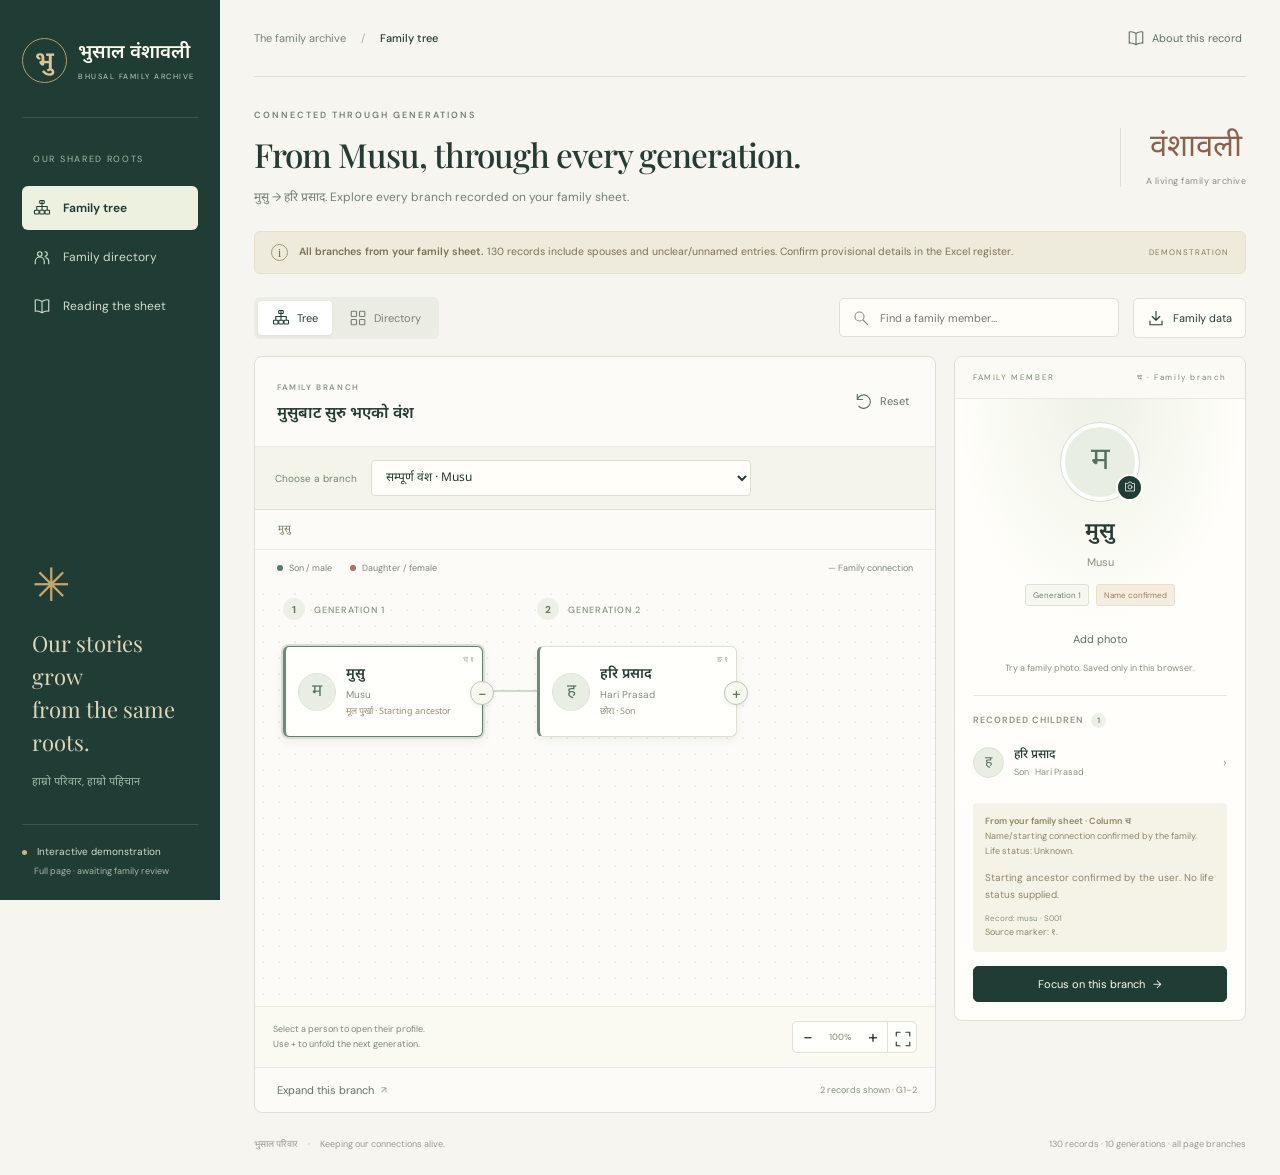
==== index.html @ 8b9f9e86 "Add files via upload" ====
<!doctype html>
<html lang="en">
<head>
  <meta charset="UTF-8"><meta name="viewport" content="width=device-width, initial-scale=1.0">
  <title>Bhusal Family · भुसाल वंशावली</title>
  <meta name="description" content="Explore the full Bhusal family record from Musu through ten generations. All branches on the supplied paper are represented provisionally.">
  <meta name="theme-color" content="#203d35">
  <link rel="stylesheet" href="./styles.css">
</head>
<body>
  <aside class="sidebar">
    <a class="brand" href="#tree" data-view="tree" aria-label="Bhusal family home"><span class="brandmark" aria-hidden="true">भु</span><span>भुसाल वंशावली<small>BHUSAL FAMILY ARCHIVE</small></span></a>
    <div class="sidebar-rule"></div>
    <p class="nav-caption">OUR SHARED ROOTS</p>
    <nav aria-label="Main navigation">
      <button class="nav-item active" data-view="tree"><span data-icon="tree"></span>Family tree</button>
      <button class="nav-item" data-view="directory"><span data-icon="people"></span>Family directory</button>
      <button class="nav-item" data-view="guide"><span data-icon="book"></span>Reading the sheet</button>
    </nav>
    <div class="sidebar-note"><span class="little-flower">✳</span><p>Our stories grow<br>from the same roots.</p><span>हाम्रो परिवार, हाम्रो पहिचान</span></div>
    <div class="sidebar-bottom"><span class="status-dot"></span> Interactive demonstration<small>Full page · awaiting family review</small></div>
  </aside>
  <main>
    <header class="topbar"><div class="breadcrumb">The family archive <span>/</span> <b id="view-label">Family tree</b></div><button class="subtle source-link" data-view="guide"><span data-icon="book"></span> About this record</button></header>
    <section class="page-heading"><div><p class="eyebrow">CONNECTED THROUGH GENERATIONS</p><h1 id="page-title">From Musu, through every generation.</h1><p id="page-description">मुसु → हरि प्रसाद. Explore every branch recorded on your family sheet.</p></div><div class="edition"><span>वंशावली</span><small>A living family archive</small></div></section>
    <div class="notice"><span class="notice-mark">i</span><p><strong>All branches from your family sheet.</strong> 130 records include spouses and unclear/unnamed entries. Confirm provisional details in the Excel register.</p><span class="draft-tag">DEMONSTRATION</span></div>
    <section class="workspace-toolbar"><div class="view-switch" aria-label="View"><button class="selected" data-view="tree"><span data-icon="tree"></span>Tree</button><button data-view="directory"><span data-icon="grid"></span>Directory</button></div><div class="search-area"><span data-icon="search"></span><input id="search" type="search" placeholder="Find a family member…" aria-label="Find a family member" autocomplete="off"><div id="search-results" class="search-results" hidden></div></div><button class="button export" id="export-data"><span data-icon="download"></span><span>Family data</span></button></section>
    <section id="tree-view" class="view-panel">
      <div class="tree-layout">
        <section class="tree-shell" aria-label="Interactive family tree">
          <div class="tree-top"><div><span class="small-label">FAMILY BRANCH</span><h2 id="branch-title">मुसुबाट सुरु भएको वंश</h2></div><button id="reset-tree" class="subtle"><span data-icon="reset"></span>Reset</button></div>
          <div class="branch-picker"><label for="branch-select">Choose a branch</label><select id="branch-select" aria-label="Choose a family branch"></select></div><div id="ancestor-path" class="ancestor-path" aria-label="Ancestry back to Musu"></div><div class="tree-guide"><span><i class="legend-dot male"></i>Son / male</span><span><i class="legend-dot female"></i>Daughter / female</span><span class="connector-legend">— Family connection</span></div>
          <div id="tree-viewport" class="tree-viewport" tabindex="0" aria-label="Family branches. Scroll to explore more generations."><div id="tree-sizer"><div id="tree-canvas"></div></div></div>
          <div class="tree-bottom"><span class="tree-hint">Select a person to open their profile.<br><b>Use + to unfold the next generation.</b></span><div class="zoom-tools"><button id="zoom-out" aria-label="Zoom out">−</button><span id="zoom-value">100%</span><button id="zoom-in" aria-label="Zoom in">+</button><button id="fit-tree" aria-label="Fit tree to view" title="Fit tree to view"><span data-icon="fit"></span></button></div></div>
          <div class="tree-actions"><button id="expand-all" class="subtle">Expand this branch <span aria-hidden="true">↗</span></button><span id="tree-count"></span></div>
        </section>
        <aside id="profile" class="profile-panel" aria-label="Person profile"></aside>
      </div>
    </section>
    <section id="directory-view" class="view-panel" hidden><div class="directory-heading"><div><p class="small-label">ALL FAMILY RECORDS</p><h2>Each person has a place. <small id="directory-count"></small></h2></div><select id="directory-filter" aria-label="Filter family directory"><option value="all">Everyone</option><option value="lineage">Lineage records</option><option value="partners">Spouses</option><option value="deceased">Marked deceased</option><option value="unclear">Needs clarification</option></select></div><div id="directory-grid" class="directory-grid"></div><p id="directory-empty" hidden>No matching names. Try a different spelling.</p></section>
    <section id="guide-view" class="view-panel" hidden>
      <div class="guide-grid"><article class="guide-card"><p class="eyebrow">THE FAMILY RECORD</p><h2>Beginning with मुसु</h2><p>The genealogy begins in the narrow columns on the left: <strong>मुसु → हरि प्रसाद → चक्रपाणी → रामेश्वर → प्रजापति</strong>. The user confirmed Musu and Hari Prasad as the starting link.</p><p>The later branches include Kamalapati and Maheshwar, then Motilal, Ratnakhar, Dhanapati, Dandapani and Khim Prasad. The small early branches, missing-person entries and unnamed daughters are also represented.</p><div class="generation-example"><span>1<small>Musu</small></span><b>→</b><span>2<small>Hari Prasad</small></span><b>…</b><span>7<small>Column A</small></span><b>→</b><span>10<small>Column D</small></span></div><p>Generation numbers follow the paper’s layout. Original column labels च, ङ, घ, ग, ख, क, A, B, C and D remain in the individual records.</p><dl class="reading-key"><div><dt>१, २, ३</dt><dd>Appear to number males within a sibling group.</dd></div><div><dt>i, ii, iii</dt><dd>Appear to number females within a sibling group. Daughters and their recorded children remain connected.</dd></div><div><dt>+</dt><dd>Connects spouses. Multiple spouse entries are kept separate.</dd></div><div><dt>स्व.</dt><dd>Prefix for a person marked Deceased. Other people remain Unknown until the family supplies their status.</dd></div><div><dt>पिता / विवाह</dt><dd>पिता in a spouse’s note is not automatically the lineage person’s father. विवाह introduces marriage details.</dd></div></dl><p class="fine-print">The markers do not establish combined sibling birth order. A blank descendant cell does not prove someone has no children. Dashed lines indicate an entry needing clarification.</p></article>
      <article class="guide-card guide-secondary"><span class="little-flower">✳</span><h2>Every branch, with room to correct.</h2><p>This revision contains <strong>130 records</strong>: 79 family-side entries and 51 spouses, including unnamed or unclear placeholders. It covers all visible branches on <strong>Bashawoli.jpg</strong>.</p><h3>What still needs review</h3><p>Several tiny names in the top rows are unreadable. Their places are preserved with clear labels. The two Vasudev entries and people with repeated names have different IDs. Repeated ancestor blocks are represented once.</p><p>Umapati in the Dhanapati branch has two spouse entries. His children’s mother links remain blank until the family confirms them.</p><h3>Living and deceased members</h3><p>Only Balakrishna in the Prajapati branch is prefilled as deceased because the paper says भारतमा निधन. A missing person is not assumed deceased. The other Balakrishna is a separate person.</p><h3>Your editable Excel register</h3><p>Edit names, status, parent IDs and notes in <strong>People</strong>. Update marriages in <strong>Couples</strong>. The workbook also includes the source transcription and original photograph. Permanent IDs keep the website and workbook connected.</p><p class="fine-print">Return the revised workbook when you want a new website release. This static website does not automatically read changes from Excel.</p><h3>Family photographs</h3><p>“Add photo” previews a picture in this browser. For photos visible to everyone, upload them to the photos folder and set each person’s photo path as described in the upload guide.</p></article></div>
    </section>
    <footer><span>भुसाल परिवार <span class="footer-dot">·</span> Keeping our connections alive.</span><span id="archive-stats"></span></footer>
  </main>
  <div id="mobile-profile-backdrop" class="profile-backdrop" hidden></div><div id="toast" role="status" class="toast" hidden></div><input id="photo-input" type="file" accept="image/jpeg,image/png,image/webp" hidden>
  <script src="./data.js"></script><script src="./app.js"></script>
</body></html>
---- styles.css ----
@import url('https://fonts.googleapis.com/css2?family=DM+Sans:wght@400;450;500;550;600;650;700&family=Noto+Sans+Devanagari:wght@400;500;600;650;700&family=Playfair+Display:wght@400;500;600&display=swap');
:root{--green:#203d35;--green-light:#e8eee8;--ink:#253b34;--muted:#738079;--paper:#f6f5ef;--border:#dedfd6;--maroon:#964e4f;--rose:#f4e9e4;--gold:#c7a76d}*{box-sizing:border-box}body{margin:0;background:var(--paper);color:var(--ink);font-family:'DM Sans','Noto Sans Devanagari',sans-serif;font-size:14px}button,input,select{font:inherit}button,a,input,select{-webkit-tap-highlight-color:transparent}button,a{touch-action:manipulation}button{cursor:pointer}button{color:inherit}button:focus-visible,a:focus-visible,input:focus-visible,select:focus-visible,[tabindex]:focus-visible{outline:3px solid #b78b43;outline-offset:4px}button svg,span[data-icon] svg{width:18px;height:18px;vertical-align:middle;flex-shrink:0}button{border:0;background:none}a{color:inherit}p{line-height:1.7}h1,h2,h3,p{margin-top:0}[hidden]{display:none!important}.sidebar{position:fixed;width:220px;top:0;left:0;bottom:0;background:var(--green);color:#fff8ec;padding:38px 22px 23px;display:flex;flex-direction:column;z-index:20}.brand{text-decoration:none;display:flex;align-items:center;gap:11px;font-family:'Noto Sans Devanagari',sans-serif;font-size:19px;font-weight:600}.brandmark{border:1px solid #b49d6c;border-radius:50%;width:45px;height:45px;display:grid;place-items:center;font-size:25px;color:#dcc695;flex-shrink:0;padding-top:4px}.brand small{display:block;font-family:'DM Sans',sans-serif;font-size:7.5px;letter-spacing:1.5px;font-weight:400;margin-top:6px;color:#c7cfbe}.sidebar-rule{height:1px;background:#ffffff20;margin:34px 0}.nav-caption{font-size:9px;letter-spacing:1.7px;color:#aab8aa;margin:0 11px 14px}.nav-item{display:flex;gap:12px;align-items:center;text-align:left;width:100%;color:#d2dccf;border-radius:6px;padding:13px 11px;margin:5px 0;font-size:12px}.nav-item.active{background:#edf1df;color:var(--green);font-weight:650}.nav-item:hover{background:#ffffff15}.nav-item.active:hover{background:#edf1df}.sidebar-note{margin-top:auto;padding:40px 10px 35px;color:#dfd6ba}.little-flower{font-size:46px;font-weight:400;color:var(--gold)}.sidebar-note p{font-family:'Playfair Display',Georgia,serif;font-size:22px;line-height:1.5;margin:12px 0}.sidebar-note>span:last-child{font-size:11px;color:#a5b7aa}.sidebar-bottom{border-top:1px solid #ffffff20;padding-top:20px;font-size:10px;color:#d2dccf}.sidebar-bottom small{display:block;color:#a5b7aa;margin:7px 0 0 12px;font-size:9px}.status-dot{display:inline-block;width:5px;height:5px;border-radius:50%;background:#cdb37c;margin-right:7px}main{margin-left:220px;padding:0 34px;max-width:1900px}.topbar{height:77px;border-bottom:1px solid var(--border);display:flex;align-items:center;justify-content:space-between;font-size:11px}.breadcrumb{color:var(--muted)}.breadcrumb span{margin:0 12px;color:#acb2a9}.breadcrumb b{font-weight:500;color:var(--ink)}.subtle{display:inline-flex;gap:7px;align-items:center;padding:7px 4px;color:#5f7166;font-size:11px}.subtle:hover{color:var(--green);text-decoration:underline}.page-heading{display:flex;justify-content:space-between;gap:20px;align-items:center;margin:31px 0 23px}.eyebrow{font-size:9px;letter-spacing:2px;font-weight:600;color:#778173;margin-bottom:12px}h1{font-family:'Playfair Display',Georgia,serif;font-size:clamp(27px,2.6vw,40px);line-height:1.2;letter-spacing:-1px;font-weight:500;margin-bottom:12px}.page-heading p:last-child{color:#718074;font-size:12px;margin-bottom:0}.edition{border-left:1px solid var(--border);padding-left:25px;flex-shrink:0;text-align:center}.edition>span{font-size:31px;font-family:'Noto Sans Devanagari',sans-serif;color:#8a614d}.edition small{display:block;color:#8b897d;font-size:9px;letter-spacing:.5px;margin-top:6px}.notice{display:flex;align-items:center;gap:11px;padding:12px 16px;background:#eeeadc;border:1px solid #e7e0cc;border-radius:6px;color:#7e7050}.notice p{font-size:10.5px;margin:0;line-height:1.6}.notice strong{font-weight:600}.notice-mark{font-family:Georgia,serif;font-size:13px;width:17px;height:17px;border:1px solid #ab9770;border-radius:50%;display:grid;place-items:center;flex-shrink:0}.draft-tag{font-size:8px;letter-spacing:1px;margin-left:auto;white-space:nowrap;color:#8b7758}.workspace-toolbar{display:flex;align-items:center;gap:14px;margin:23px 0 17px}.view-switch{display:flex;background:#ebece4;padding:4px;border-radius:6px;gap:3px}.view-switch button{display:flex;align-items:center;gap:7px;padding:8px 14px;font-size:11px;color:#748073;border-radius:4px}.view-switch button.selected{background:white;box-shadow:0 1px 3px #23372812;color:var(--green)}.view-switch svg{width:15px}.search-area{margin-left:auto;position:relative;display:flex;align-items:center;gap:8px;background:#fffdf7;border:1px solid var(--border);border-radius:5px;padding:0 12px;width:280px;height:39px}.search-area>span{color:#899287}.search-area input{border:0;outline:none;background:none;width:100%;min-width:0;font-size:11px;color:var(--ink);height:100%}.search-area:focus-within{outline:2px solid #8f9e8a}.search-results{position:absolute;top:46px;left:0;right:0;background:white;box-shadow:0 10px 30px #1b322b22;border:1px solid var(--border);z-index:30;border-radius:6px;padding:6px;max-height:340px;overflow-y:auto}.search-results button{display:flex;text-align:left;gap:10px;align-items:center;width:100%;padding:9px;border-radius:4px}.search-results button:hover{background:var(--paper)}.search-results b{display:block;font-family:'Noto Sans Devanagari',sans-serif;font-size:13px;font-weight:500}.search-results small{font-size:10px;color:var(--muted)}.search-results p{font-size:12px;margin:8px}.button{display:inline-flex;align-items:center;justify-content:center;gap:8px;border:1px solid var(--border);border-radius:5px;padding:10px 13px;font-size:11px;background:#fffdf7;text-decoration:none}.button:hover{border-color:#9aa99b;background:#eff2e9}.button.primary{color:#fffaf0;background:var(--green);border-color:var(--green)}.button.primary:hover{background:#2f5447}.button svg{width:15px}.tree-layout{display:grid;grid-template-columns:minmax(0,1fr) 292px;gap:18px;align-items:start}.tree-shell{border:1px solid var(--border);border-radius:8px;overflow:hidden;background:#fcfbf7}.tree-top{display:flex;align-items:center;justify-content:space-between;padding:19px 22px;border-bottom:1px solid #e8e9df}.small-label{font-size:8px;letter-spacing:1.6px;font-weight:600;color:#8c9687}.tree-top h2{font-family:'Noto Sans Devanagari',sans-serif;font-size:16px;font-weight:600;margin:8px 0 0;line-height:1.3}.tree-top h2 small{font-family:'DM Sans',sans-serif;display:inline-block;font-size:10px;font-weight:400;color:#8c9687;margin-left:9px}.tree-guide{display:flex;flex-wrap:wrap;gap:18px;padding:12px 22px;font-size:9px;color:#7d897c}.legend-dot{display:inline-block;width:6px;height:6px;border-radius:50%;margin-right:6px}.male{background:#50796b}.female{background:#b06e66}.connector-legend{margin-left:auto}.tree-viewport{height:477px;overflow:auto;overscroll-behavior:contain;background-image:radial-gradient(#cbd1c155 .8px,transparent .8px);background-size:16px 16px;scrollbar-width:thin;scrollbar-color:#c5cebf transparent;position:relative}.tree-sizer{position:relative}#tree-canvas{position:relative;transform-origin:0 0;transition:height .2s}.tree-edges{position:absolute;inset:0;overflow:visible;pointer-events:none}.tree-edges path{fill:none;stroke:#c4cbbd;stroke-width:1.4}.generation-title{position:absolute;top:12px;font-size:9px;letter-spacing:1px;color:#84907d;font-weight:500}.generation-title b{display:inline-grid;place-items:center;background:#edf0e5;width:22px;height:22px;border-radius:50%;font-size:10px;margin-right:6px;color:#66775e}.person-node{width:200px;height:91px;position:absolute;background:#fffffc;border:1px solid #dce0d4;border-radius:6px;box-shadow:0 3px 8px #293a2310;padding:0;transition:border-color .15s,box-shadow .15s}.person-node.selected{border-color:#667f68;box-shadow:0 0 0 2px #d6dfcf,0 4px 12px #23372813}.person-node.female-node{border-left:3px solid #bd8479}.person-node.male-node{border-left:3px solid #6f8977}.person-select{width:100%;height:100%;text-align:left;padding:12px;display:flex;align-items:center;gap:10px;border-radius:6px}.person-select:hover{background:#f6f7ef}.avatar{display:inline-flex;width:38px;height:38px;align-items:center;justify-content:center;background:#e9eee3;color:#54715d;border-radius:50%;font-family:'Noto Sans Devanagari',sans-serif;flex-shrink:0;font-size:17px;overflow:hidden;border:1px solid #dce3d3}.avatar.female-avatar{background:#f3e8df;color:#9a6a5d;border-color:#eadacb}.avatar img{width:100%;height:100%;object-fit:cover}.avatar.small{width:31px;height:31px;font-size:14px}.node-copy{min-width:0}.node-name{font-family:'Noto Sans Devanagari',sans-serif;font-weight:600;font-size:14px;display:block;white-space:nowrap;overflow:hidden;text-overflow:ellipsis;margin-bottom:4px}.node-english{font-size:10px;display:block;color:#819078;margin-bottom:5px}.node-partner{font-family:'Noto Sans Devanagari',sans-serif;font-size:9px;display:block;color:#958a76;white-space:nowrap;overflow:hidden;text-overflow:ellipsis;max-width:126px}.node-marker{position:absolute;right:8px;top:7px;font-size:8px;color:#a2aa99}.toggle-branch{position:absolute;right:-12px;top:34px;background:#f7f9f0;border:1px solid #bac8ae;border-radius:50%;height:24px;width:24px;display:flex;align-items:center;justify-content:center;font-size:16px;color:#547347;box-shadow:0 2px 4px #24342810;z-index:1}.toggle-branch:hover{background:var(--green);color:white}.tree-bottom{display:flex;justify-content:space-between;align-items:center;gap:10px;padding:14px 18px;border-top:1px solid #e8e9df;background:#faf9f2}.tree-hint{font-size:9px;color:#7d897c;line-height:1.7}.tree-hint b{font-weight:400}.zoom-tools{display:flex;align-items:center;background:#fffffb;border:1px solid var(--border);border-radius:5px}.zoom-tools button{width:29px;height:30px;font-size:18px}.zoom-tools button:hover{background:#e8ede1}.zoom-tools span#zoom-value{font-size:9px;color:#7e8976;min-width:36px;text-align:center}.zoom-tools button:last-child{border-left:1px solid var(--border)}.zoom-tools svg{width:14px}.tree-actions{border-top:1px solid #e8e9df;padding:8px 18px;display:flex;align-items:center;justify-content:space-between}.tree-actions span{font-size:9px;color:#87907e}.profile-panel{border:1px solid var(--border);border-radius:8px;background:#fffefa;overflow:hidden;min-width:0}.profile-cap{display:flex;justify-content:space-between;align-items:center;padding:15px 18px;border-bottom:1px solid #e8e9df;background:#fbfaf4}.profile-cap span{font-size:8px;letter-spacing:1.6px;color:#7d8d75}.profile-cap button{font-size:11px}.profile-hero{text-align:center;padding:24px 16px 18px;position:relative;background:radial-gradient(ellipse at top,#eef1e5,transparent 70%)}.profile-avatar{margin:auto;position:relative;width:78px}.profile-avatar .avatar{width:78px;height:78px;font-size:31px;border:4px solid white;box-shadow:0 0 0 1px #d8decc}.photo-edit{position:absolute;right:-4px;bottom:0;display:grid;place-items:center;width:27px;height:27px;border-radius:50%;background:var(--green);color:white;border:2px solid #fffdf7}.photo-edit svg{width:12px}.profile-hero h2{font-family:'Noto Sans Devanagari',sans-serif;font-size:22px;font-weight:600;margin:14px 0 3px}.profile-hero p{font-size:11px;color:#86917d;margin-bottom:12px}.profile-badges{display:flex;justify-content:center;gap:7px}.badge{font-size:8px;padding:5px 7px;border:1px solid #dce2d2;border-radius:3px;color:#718064;background:#f6f8f0}.badge.draft{background:#f6ede1;color:#9b7b55;border-color:#ecdfca}.profile-body{padding:0 18px 18px}.profile-photo-actions{display:flex;justify-content:center;gap:8px;margin:1px 0 8px}.photo-note{font-size:9px!important;text-align:center;color:#87927d;line-height:1.6!important;margin-bottom:20px}.profile-section{border-top:1px solid #e8e9df;padding-top:17px;margin-top:17px}.profile-section h3{display:flex;align-items:center;gap:7px;font-size:9px;font-weight:600;letter-spacing:1px;text-transform:uppercase;color:#8c957f;margin-bottom:12px}.profile-section h3 b{display:inline-grid;place-items:center;background:#eef0e6;color:#7f9072;font-size:8px;width:15px;height:15px;border-radius:50%}.relative-button{display:flex;align-items:center;text-align:left;gap:10px;width:100%;padding:7px 0}.relative-button .relative-text{min-width:0;flex:1}.relative-button strong{font-family:'Noto Sans Devanagari',sans-serif;display:block;font-size:12px;font-weight:500}.relative-button small{display:block;font-size:9px;color:#89947f;margin-top:3px}.relative-button>span:last-child{color:#9aa48f;font-size:13px}.relative-button:hover strong{text-decoration:underline}.profile-empty{font-size:10px;color:#8c9582;line-height:1.65;margin:0}.profile-source{padding:11px 12px;background:#f5f3e8;border-radius:4px;font-size:9px;color:#8f8466;margin-top:18px;line-height:1.7}.profile-source strong{display:block;font-weight:600}.profile-explore{width:100%;margin-top:14px}.profile-close{display:none}.directory-heading{display:flex;justify-content:space-between;align-items:center;padding:18px 0}.directory-heading h2{font-family:'Playfair Display',Georgia,serif;font-weight:500;font-size:26px;margin-bottom:0}.directory-heading select{border:1px solid var(--border);border-radius:5px;padding:10px;background:#fffdf7;color:var(--ink);font-size:12px}.directory-grid{display:grid;grid-template-columns:repeat(4,minmax(0,1fr));gap:14px}.directory-card{display:flex;align-items:flex-start;gap:13px;text-align:left;background:#fffefa;border:1px solid var(--border);border-radius:6px;padding:20px 15px;min-height:112px}.directory-card:hover{border-color:#8ca180;box-shadow:0 4px 12px #203d3510}.directory-card strong{display:block;font-family:'Noto Sans Devanagari',sans-serif;font-size:15px;font-weight:600;line-height:1.6}.directory-card small{display:block;font-size:10px;color:#89947e;margin-top:4px}.directory-card em{display:block;font-style:normal;font-size:8px;color:#a39778;margin-top:8px}.guide-grid{display:grid;grid-template-columns:1.25fr 1fr;gap:20px}.guide-card{border:1px solid var(--border);background:#fffefa;padding:30px;border-radius:8px}.guide-card h2{font-family:'Playfair Display','Noto Sans Devanagari',serif;font-size:26px;font-weight:500;line-height:1.5}.guide-card p{font-size:12px;color:#7a8574}.guide-card h3{font-size:13px;margin:24px 0 8px;font-weight:600}.generation-example{display:flex;gap:12px;align-items:center;padding:24px 0}.generation-example>span{font-family:'Playfair Display',Georgia,serif;font-size:24px;color:#52734f;flex:1;text-align:center}.generation-example small{font-family:'DM Sans',sans-serif;display:block;font-size:8px;margin-top:6px;color:#8a937e}.generation-example b{color:#b9c4ac}.reading-key{margin:24px 0 18px}.reading-key>div{display:flex;border-bottom:1px solid #e7e9dd;padding:15px 0;gap:20px}.reading-key dt{font-family:'Noto Sans Devanagari',sans-serif;font-size:16px;min-width:100px;color:#69805d}.reading-key dd{font-size:12px;color:#7b8672;line-height:1.7;margin:0}.fine-print{font-size:10px!important;color:#939681!important}.guide-secondary{background:#f1f1e6}.guide-card hr{border:0;border-top:1px solid #dce0d0;margin:24px 0}.guide-secondary .little-flower{display:block;margin-bottom:15px}.guide-secondary .button{margin-top:10px}footer{display:flex;justify-content:space-between;gap:15px;color:#989e8b;font-size:9px;padding:25px 0 24px}.footer-dot{padding:0 8px}.toast{position:fixed;bottom:24px;left:50%;transform:translateX(-50%);background:#203d35;color:#fff9ee;border-radius:6px;padding:13px 20px;z-index:100;max-width:90vw;box-shadow:0 8px 25px #203d3525;font-size:12px}.profile-backdrop{position:fixed;inset:0;background:#203d3560;z-index:40}.mobile-profile-open{overflow:hidden}
@media(min-width:1600px){.tree-viewport{height:520px}.tree-layout{grid-template-columns:minmax(0,1fr) 320px}.sidebar{width:240px}main{margin-left:240px;padding:0 46px}.page-heading{margin-top:40px}}
@media(max-width:1250px){.sidebar{width:190px;padding:30px 15px}.brand{font-size:16px;gap:8px}.brandmark{width:39px;height:39px;font-size:23px}.brand small{font-size:6.5px;letter-spacing:1px}main{margin-left:190px;padding:0 24px}.tree-layout{grid-template-columns:minmax(0,1fr) 256px;gap:12px}.tree-top{padding:16px}.tree-top h2 small{display:block;margin:5px 0 0}.tree-guide{padding:12px 16px;gap:12px}.connector-legend{display:none}.edition{display:none}.directory-grid{grid-template-columns:repeat(3,minmax(0,1fr))}.draft-tag{display:none}.profile-body{padding:0 15px 15px}.search-area{width:250px}.tree-hint{font-size:8px}.tree-bottom{padding:12px}}
@media(max-width:1050px){.sidebar{width:180px}.brand{font-size:15px}main{margin-left:180px;padding:0 22px}.tree-layout{display:block}.profile-panel{display:none}.profile-panel.open{display:block;position:fixed;right:0;top:0;bottom:0;width:340px;max-width:94vw;overflow:auto;z-index:50;border-radius:0}.profile-close{display:block;font-size:19px!important;padding:3px 7px}.profile-hero{padding-top:30px}.guide-grid{grid-template-columns:1fr}.tree-viewport{height:470px}.source-link{font-size:10px}.export{padding:10px}.search-area{width:240px}.tree-hint{font-size:9px}.directory-grid{grid-template-columns:repeat(3,minmax(0,1fr))}.view-switch button{padding:8px 10px}}
@media(max-width:760px){.sidebar{position:static;width:auto;padding:16px 20px;display:flex;flex-direction:row;align-items:center;justify-content:space-between;gap:15px}.brandmark{width:35px;height:35px;font-size:21px}.brand{font-size:17px}.brand small{font-size:6.5px;letter-spacing:1px;margin-top:3px}.sidebar-rule,.nav-caption,.sidebar-note,.sidebar-bottom{display:none}.sidebar nav{display:flex;gap:3px}.nav-item{width:36px;height:36px;padding:9px;font-size:0;gap:0;margin:0}.nav-item svg{width:18px}.nav-item.active{background:#ffffff20;color:#fff8ec}main{margin:0;padding:0 17px}.topbar{height:49px;font-size:9px}.source-link{font-size:0;gap:0}.source-link svg{width:16px}.page-heading{margin:24px 0 18px}.eyebrow{font-size:8px;letter-spacing:1.5px}h1{font-size:29px;letter-spacing:-.6px;max-width:320px}.page-heading p:last-child{font-size:11px;max-width:310px}.notice{padding:10px;gap:8px;align-items:flex-start}.notice p{font-size:9px}.notice-mark{margin-top:2px;font-size:10px;width:14px;height:14px}.workspace-toolbar{flex-wrap:wrap;gap:10px;margin:18px 0 14px}.view-switch button{font-size:10px;padding:7px 11px}.search-area{width:auto;flex:1;min-width:150px;margin:0;height:36px}.export{display:none}.tree-viewport{height:450px}.tree-top h2 small{display:inline-block;margin-left:7px}.tree-top{padding:15px 14px}.tree-top h2{font-size:15px}.tree-guide{font-size:8px;padding:12px 14px}.tree-bottom{padding:12px 14px}.tree-actions{padding:8px 14px}.tree-actions .subtle{font-size:10px}.tree-actions span{font-size:8px}.directory-grid{grid-template-columns:repeat(2,minmax(0,1fr));gap:9px}.directory-card{padding:14px 10px;gap:8px}.directory-card .avatar{width:30px;height:30px;font-size:15px}.directory-card strong{font-size:12px}.directory-card small{font-size:9px}.directory-card em{font-size:7px}.directory-heading{gap:15px;align-items:flex-end;padding:12px 0 20px}.directory-heading h2{font-size:22px}.directory-heading select{font-size:10px;padding:8px;max-width:130px}.guide-card{padding:22px}.guide-card h2{font-size:23px}.reading-key>div{gap:12px}.reading-key dt{min-width:88px;font-size:14px}.reading-key dd{font-size:11px}footer{font-size:8px;line-height:1.6}footer>span:last-child{max-width:110px;text-align:right}.tree-top .subtle{font-size:10px}.profile-panel.open{width:330px}.tree-hint{font-size:8px}}
@media(prefers-reduced-motion:reduce){*{scroll-behavior:auto!important;transition:none!important}}

/* Full-family branch navigation */
.branch-picker{display:flex;align-items:center;gap:14px;padding:13px 20px;background:#f4f4eb;border-bottom:1px solid var(--border)}.branch-picker label{font-size:10px;color:#76836e}.branch-picker select{min-width:0;flex:1;max-width:380px;padding:8px 10px;border:1px solid #d8dfcf;border-radius:4px;background:#fffef8;color:var(--ink);font-family:'Noto Sans Devanagari','DM Sans',sans-serif;font-size:12px}.ancestor-path{display:flex;align-items:center;flex-wrap:wrap;gap:4px;padding:10px 18px;border-bottom:1px solid #e9ecdf;font-size:10px;color:#9b9f8d}.ancestor-path button{padding:3px 5px;color:#6f8064;font-family:'Noto Sans Devanagari',sans-serif;font-size:10px}.ancestor-path button:hover{text-decoration:underline}.tree-edges path.provisional-edge{stroke-dasharray:4 4;stroke:#bfa277}.profile-badges{flex-wrap:wrap}.profile-hero h2{line-height:1.6;overflow-wrap:anywhere}.profile-record-note{font-size:10px;line-height:1.7;margin:9px 0}.record-id{display:block;font-size:8px;color:#89927b;overflow-wrap:anywhere;margin-top:8px}.deceased{background:#eee5ed;color:#74516c}.directory-heading h2 small{font-family:'DM Sans',sans-serif;font-size:10px;color:#8d967d;font-weight:400;display:block;margin-top:7px}.directory-card strong{overflow-wrap:anywhere}.node-english{overflow:hidden;text-overflow:ellipsis;white-space:nowrap;max-width:132px}.node-name{max-width:132px}.node-marker{max-width:35px;white-space:nowrap;overflow:hidden}.tree-top h2{line-height:1.6}.tree-viewport{height:420px}@media(max-width:760px){.branch-picker{padding:11px 14px;gap:8px}.branch-picker label{font-size:9px}.branch-picker select{font-size:10px;padding:8px 5px}.ancestor-path{padding:8px 11px}.tree-viewport{height:390px}.page-heading h1{font-size:28px}}
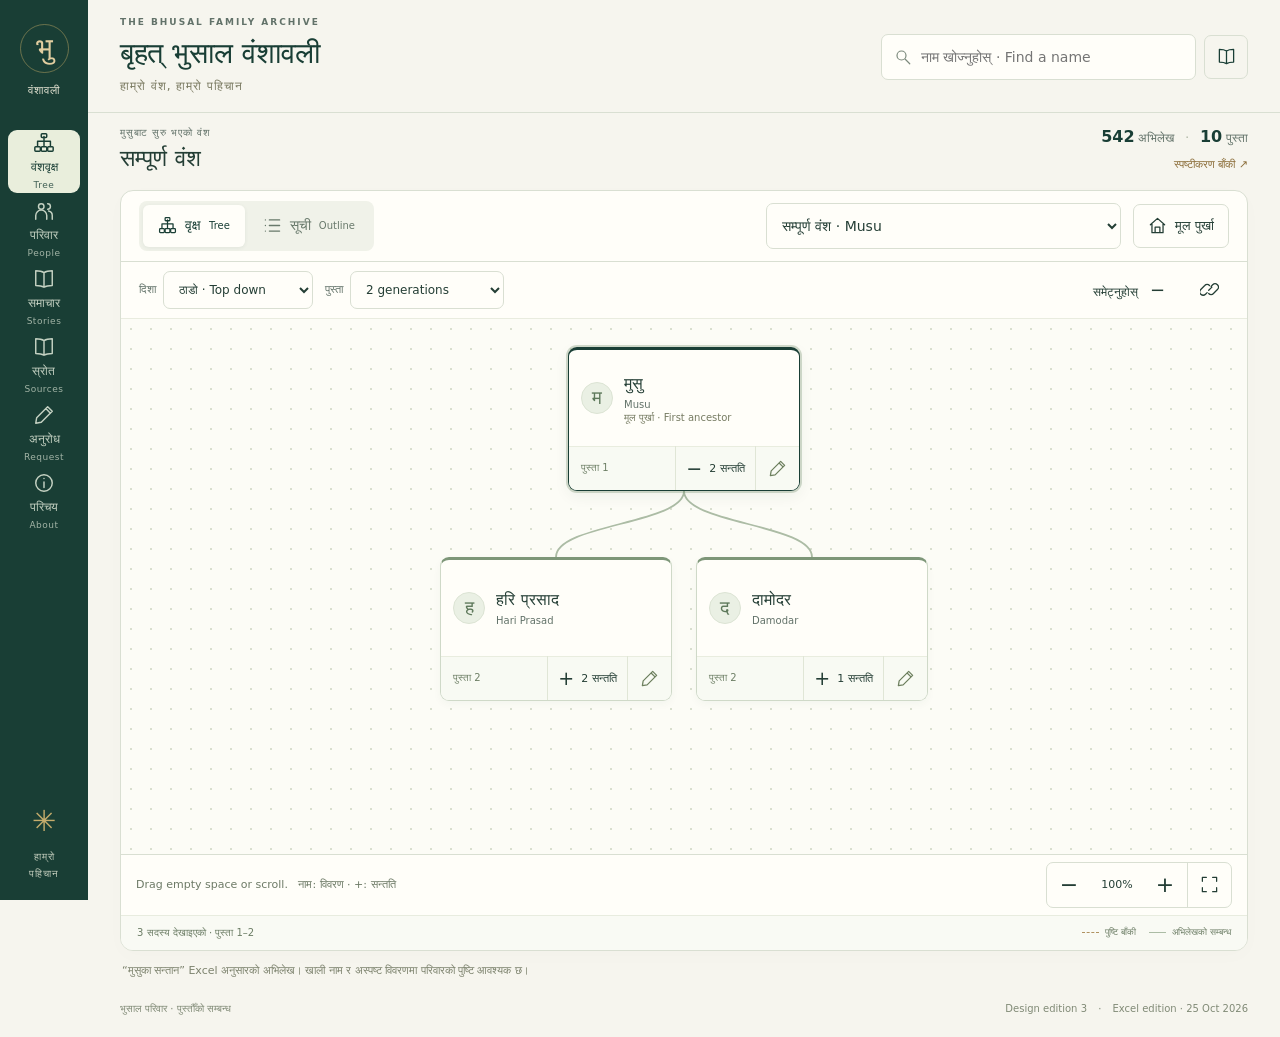
==== commit bed5b857: "Add files via upload" ====
--- a/index.html
+++ b/index.html
@@ -1,49 +1,101 @@
 <!doctype html>
-<html lang="en">
+<html lang="ne">
 <head>
-  <meta charset="UTF-8"><meta name="viewport" content="width=device-width, initial-scale=1.0">
-  <title>Bhusal Family · भुसाल वंशावली</title>
-  <meta name="description" content="Explore the full Bhusal family record from Musu through ten generations. All branches on the supplied paper are represented provisionally.">
-  <meta name="theme-color" content="#203d35">
-  <link rel="stylesheet" href="./styles.css">
+  <meta charset="utf-8">
+  <meta name="viewport" content="width=device-width, initial-scale=1">
+  <meta name="theme-color" content="#193e35">
+  <meta name="description" content="बृहत् भुसाल वंशावली — मुसुबाट सुरु भएको परिवारको अभिलेख। Explore every recorded branch, generation and family connection.">
+  <title>बृहत् भुसाल वंशावली · Bhusal Family</title>
+  <link rel="icon" href="data:image/svg+xml,%3Csvg xmlns='http://www.w3.org/2000/svg' viewBox='0 0 64 64'%3E%3Crect width='64' height='64' rx='15' fill='%23193e35'/%3E%3Ctext x='32' y='45' text-anchor='middle' font-size='40' fill='%23e6d9a7'%3Eभु%3C/text%3E%3C/svg%3E">
+  <link rel="stylesheet" href="./styles.css?v=3">
 </head>
 <body>
-  <aside class="sidebar">
-    <a class="brand" href="#tree" data-view="tree" aria-label="Bhusal family home"><span class="brandmark" aria-hidden="true">भु</span><span>भुसाल वंशावली<small>BHUSAL FAMILY ARCHIVE</small></span></a>
-    <div class="sidebar-rule"></div>
-    <p class="nav-caption">OUR SHARED ROOTS</p>
-    <nav aria-label="Main navigation">
-      <button class="nav-item active" data-view="tree"><span data-icon="tree"></span>Family tree</button>
-      <button class="nav-item" data-view="directory"><span data-icon="people"></span>Family directory</button>
-      <button class="nav-item" data-view="guide"><span data-icon="book"></span>Reading the sheet</button>
+  <a class="skip-link" href="#main">Skip to family content</a>
+  <aside class="rail" aria-label="Main navigation">
+    <button class="brand-mark" data-home title="मुसुबाट सुरु गर्नुहोस् · Return to Musu" aria-label="Return to Musu">भु<span>वंशावली</span></button>
+    <nav>
+      <button class="rail-link active" data-view="tree" aria-current="page"><span data-icon="tree"></span><span>वंशवृक्ष<small>Tree</small></span></button>
+      <button class="rail-link" data-view="people"><span data-icon="people"></span><span>परिवार<small>People</small></span></button>
+      <button class="rail-link" data-view="news"><span data-icon="book"></span><span>समाचार<small>Stories</small></span></button>
+      <button class="rail-link" data-view="sources"><span data-icon="book"></span><span>स्रोत<small>Sources</small></span></button>
+      <button class="rail-link" data-view="requests"><span data-icon="edit"></span><span>अनुरोध<small>Request</small></span></button>
+      <button class="rail-link" data-view="about"><span data-icon="info"></span><span>परिचय<small>About</small></span></button>
     </nav>
-    <div class="sidebar-note"><span class="little-flower">✳</span><p>Our stories grow<br>from the same roots.</p><span>हाम्रो परिवार, हाम्रो पहिचान</span></div>
-    <div class="sidebar-bottom"><span class="status-dot"></span> Interactive demonstration<small>Full page · awaiting family review</small></div>
+    <span class="rail-flower" aria-hidden="true">✳</span><span class="rail-foot">हाम्रो<br>पहिचान</span>
   </aside>
-  <main>
-    <header class="topbar"><div class="breadcrumb">The family archive <span>/</span> <b id="view-label">Family tree</b></div><button class="subtle source-link" data-view="guide"><span data-icon="book"></span> About this record</button></header>
-    <section class="page-heading"><div><p class="eyebrow">CONNECTED THROUGH GENERATIONS</p><h1 id="page-title">From Musu, through every generation.</h1><p id="page-description">मुसु → हरि प्रसाद. Explore every branch recorded on your family sheet.</p></div><div class="edition"><span>वंशावली</span><small>A living family archive</small></div></section>
-    <div class="notice"><span class="notice-mark">i</span><p><strong>All branches from your family sheet.</strong> 130 records include spouses and unclear/unnamed entries. Confirm provisional details in the Excel register.</p><span class="draft-tag">DEMONSTRATION</span></div>
-    <section class="workspace-toolbar"><div class="view-switch" aria-label="View"><button class="selected" data-view="tree"><span data-icon="tree"></span>Tree</button><button data-view="directory"><span data-icon="grid"></span>Directory</button></div><div class="search-area"><span data-icon="search"></span><input id="search" type="search" placeholder="Find a family member…" aria-label="Find a family member" autocomplete="off"><div id="search-results" class="search-results" hidden></div></div><button class="button export" id="export-data"><span data-icon="download"></span><span>Family data</span></button></section>
-    <section id="tree-view" class="view-panel">
-      <div class="tree-layout">
-        <section class="tree-shell" aria-label="Interactive family tree">
-          <div class="tree-top"><div><span class="small-label">FAMILY BRANCH</span><h2 id="branch-title">मुसुबाट सुरु भएको वंश</h2></div><button id="reset-tree" class="subtle"><span data-icon="reset"></span>Reset</button></div>
-          <div class="branch-picker"><label for="branch-select">Choose a branch</label><select id="branch-select" aria-label="Choose a family branch"></select></div><div id="ancestor-path" class="ancestor-path" aria-label="Ancestry back to Musu"></div><div class="tree-guide"><span><i class="legend-dot male"></i>Son / male</span><span><i class="legend-dot female"></i>Daughter / female</span><span class="connector-legend">— Family connection</span></div>
-          <div id="tree-viewport" class="tree-viewport" tabindex="0" aria-label="Family branches. Scroll to explore more generations."><div id="tree-sizer"><div id="tree-canvas"></div></div></div>
-          <div class="tree-bottom"><span class="tree-hint">Select a person to open their profile.<br><b>Use + to unfold the next generation.</b></span><div class="zoom-tools"><button id="zoom-out" aria-label="Zoom out">−</button><span id="zoom-value">100%</span><button id="zoom-in" aria-label="Zoom in">+</button><button id="fit-tree" aria-label="Fit tree to view" title="Fit tree to view"><span data-icon="fit"></span></button></div></div>
-          <div class="tree-actions"><button id="expand-all" class="subtle">Expand this branch <span aria-hidden="true">↗</span></button><span id="tree-count"></span></div>
+  <div id="app-shell">
+    <header class="masthead">
+      <div class="site-title"><span class="eyebrow">THE BHUSAL FAMILY ARCHIVE</span><h1>बृहत् भुसाल वंशावली</h1><p>हाम्रो वंश, हाम्रो पहिचान</p></div>
+      <div class="masthead-tools"><div class="global-search"><label class="sr-only" for="search">Search names in Nepali or English</label><span data-icon="search"></span><input id="search" type="search" placeholder="नाम खोज्नुहोस् · Find a name" autocomplete="off" aria-controls="search-results" aria-expanded="false"><div id="search-results" class="search-results" hidden></div></div><button class="source-shortcut icon-button" data-view="sources" aria-label="View family sources" title="स्रोत · Sources"><span data-icon="book"></span></button></div>
+    </header>
+    <main id="main" tabindex="-1">
+      <section id="tree-view" class="view">
+        <div class="workspace-heading"><div><span class="eyebrow">मुसुबाट सुरु भएको वंश</span><h2 id="branch-title">सम्पूर्ण वंश</h2></div><div class="record-summary"><span id="total-count">542</span> अभिलेख <i>·</i> <span id="generation-count">10</span> पुस्ता <button data-view="sources" class="review-link">स्पष्टीकरण बाँकी <span aria-hidden="true">↗</span></button></div></div>
+        <section class="tree-workspace" aria-label="Family branches">
+          <div class="tree-toolbar">
+            <div class="mode-tabs" role="tablist" aria-label="Family branch display">
+              <button id="chart-tab" role="tab" aria-selected="true" aria-controls="chart-panel" data-mode="chart"><span data-icon="tree"></span>वृक्ष <small>Tree</small></button>
+              <button id="outline-tab" role="tab" aria-selected="false" aria-controls="outline-panel" tabindex="-1" data-mode="outline"><span data-icon="list"></span>सूची <small>Outline</small></button>
+            </div>
+            <label class="branch-control"><span class="sr-only">Choose a family branch</span><select id="branch-select" aria-label="Choose a family branch"></select></label>
+            <button class="home-button button" aria-label="मूल पुर्खा मुसु · Return to Musu" data-home><span data-icon="home"></span><span>मूल पुर्खा</span></button>
+          </div>
+          <nav id="ancestor-path" class="ancestor-path" aria-label="Ancestry back to Musu"></nav>
+          <div class="view-options"><div class="layout-controls"><label for="orientation">दिशा</label><select id="orientation" aria-label="दिशा · Tree direction"><option value="vertical">ठाडो · Top down</option><option value="horizontal">तेर्सो · Sideways</option></select></div><div class="depth-control"><label for="depth">पुस्ता</label><select id="depth" aria-label="पुस्ता · Visible generations"><option value="2">2 generations</option><option value="3">3 generations</option><option value="4">4 generations</option><option value="all">All generations</option><option value="custom" hidden>Custom</option></select></div><button id="collapse-tree" class="text-button">समेट्नुहोस् <span aria-hidden="true">−</span></button><button id="share-branch" class="icon-button" aria-label="Copy link to this branch" title="Copy branch link"><span data-icon="link"></span></button></div>
+          <div id="chart-panel" role="tabpanel" aria-labelledby="chart-tab">
+            <div id="tree-viewport" class="tree-viewport" tabindex="0" aria-label="Scrollable family tree. Use arrow keys or scroll to explore."><div id="tree-sizer"><div id="tree-canvas"></div></div></div>
+            <div class="canvas-footer"><p><span class="desktop-hint">Drag empty space or scroll.</span><span class="touch-hint">Swipe to explore.</span> <span>नाम: विवरण · +: सन्तति</span></p><div class="zoom-tools"><button id="zoom-out" aria-label="Zoom out">−</button><button id="zoom-reset" aria-label="Reset zoom to 100 percent">100%</button><button id="zoom-in" aria-label="Zoom in">+</button><button id="fit-tree" aria-label="Fit branch in view" title="Fit branch"><span data-icon="fit"></span></button></div></div>
+          </div>
+          <div id="outline-panel" role="tabpanel" aria-labelledby="outline-tab" hidden><p class="outline-intro">पुस्ता अनुसार पढ्नुहोस्। नाममा थिचेर विवरण, छेउको तीरबाट सन्तति हेर्नुहोस्।</p><div id="outline-list"></div></div>
+          <div class="tree-status"><span id="tree-count" role="status" aria-live="polite"></span><span class="line-key"><i></i> पुष्टि बाँकी <span class="solid-key"></span> अभिलेखको सम्बन्ध</span></div>
         </section>
-        <aside id="profile" class="profile-panel" aria-label="Person profile"></aside>
-      </div>
-    </section>
-    <section id="directory-view" class="view-panel" hidden><div class="directory-heading"><div><p class="small-label">ALL FAMILY RECORDS</p><h2>Each person has a place. <small id="directory-count"></small></h2></div><select id="directory-filter" aria-label="Filter family directory"><option value="all">Everyone</option><option value="lineage">Lineage records</option><option value="partners">Spouses</option><option value="deceased">Marked deceased</option><option value="unclear">Needs clarification</option></select></div><div id="directory-grid" class="directory-grid"></div><p id="directory-empty" hidden>No matching names. Try a different spelling.</p></section>
-    <section id="guide-view" class="view-panel" hidden>
-      <div class="guide-grid"><article class="guide-card"><p class="eyebrow">THE FAMILY RECORD</p><h2>Beginning with मुसु</h2><p>The genealogy begins in the narrow columns on the left: <strong>मुसु → हरि प्रसाद → चक्रपाणी → रामेश्वर → प्रजापति</strong>. The user confirmed Musu and Hari Prasad as the starting link.</p><p>The later branches include Kamalapati and Maheshwar, then Motilal, Ratnakhar, Dhanapati, Dandapani and Khim Prasad. The small early branches, missing-person entries and unnamed daughters are also represented.</p><div class="generation-example"><span>1<small>Musu</small></span><b>→</b><span>2<small>Hari Prasad</small></span><b>…</b><span>7<small>Column A</small></span><b>→</b><span>10<small>Column D</small></span></div><p>Generation numbers follow the paper’s layout. Original column labels च, ङ, घ, ग, ख, क, A, B, C and D remain in the individual records.</p><dl class="reading-key"><div><dt>१, २, ३</dt><dd>Appear to number males within a sibling group.</dd></div><div><dt>i, ii, iii</dt><dd>Appear to number females within a sibling group. Daughters and their recorded children remain connected.</dd></div><div><dt>+</dt><dd>Connects spouses. Multiple spouse entries are kept separate.</dd></div><div><dt>स्व.</dt><dd>Prefix for a person marked Deceased. Other people remain Unknown until the family supplies their status.</dd></div><div><dt>पिता / विवाह</dt><dd>पिता in a spouse’s note is not automatically the lineage person’s father. विवाह introduces marriage details.</dd></div></dl><p class="fine-print">The markers do not establish combined sibling birth order. A blank descendant cell does not prove someone has no children. Dashed lines indicate an entry needing clarification.</p></article>
-      <article class="guide-card guide-secondary"><span class="little-flower">✳</span><h2>Every branch, with room to correct.</h2><p>This revision contains <strong>130 records</strong>: 79 family-side entries and 51 spouses, including unnamed or unclear placeholders. It covers all visible branches on <strong>Bashawoli.jpg</strong>.</p><h3>What still needs review</h3><p>Several tiny names in the top rows are unreadable. Their places are preserved with clear labels. The two Vasudev entries and people with repeated names have different IDs. Repeated ancestor blocks are represented once.</p><p>Umapati in the Dhanapati branch has two spouse entries. His children’s mother links remain blank until the family confirms them.</p><h3>Living and deceased members</h3><p>Only Balakrishna in the Prajapati branch is prefilled as deceased because the paper says भारतमा निधन. A missing person is not assumed deceased. The other Balakrishna is a separate person.</p><h3>Your editable Excel register</h3><p>Edit names, status, parent IDs and notes in <strong>People</strong>. Update marriages in <strong>Couples</strong>. The workbook also includes the source transcription and original photograph. Permanent IDs keep the website and workbook connected.</p><p class="fine-print">Return the revised workbook when you want a new website release. This static website does not automatically read changes from Excel.</p><h3>Family photographs</h3><p>“Add photo” previews a picture in this browser. For photos visible to everyone, upload them to the photos folder and set each person’s photo path as described in the upload guide.</p></article></div>
-    </section>
-    <footer><span>भुसाल परिवार <span class="footer-dot">·</span> Keeping our connections alive.</span><span id="archive-stats"></span></footer>
-  </main>
-  <div id="mobile-profile-backdrop" class="profile-backdrop" hidden></div><div id="toast" role="status" class="toast" hidden></div><input id="photo-input" type="file" accept="image/jpeg,image/png,image/webp" hidden>
-  <script src="./data.js"></script><script src="./app.js"></script>
-</body></html>
+        <p class="under-note">“मुसुका सन्तान” Excel अनुसारको अभिलेख। खाली नाम र अस्पष्ट विवरणमा परिवारको पुष्टि आवश्यक छ।</p>
+      </section>
+      <section id="people-view" class="view" hidden>
+        <div class="page-intro"><span class="eyebrow">FAMILY DIRECTORY</span><h2>हाम्रा परिवारजन</h2><p>सबै शाखाका सदस्य र जीवनसाथी। नामबाट खोज्नुहोस् वा सूची छनोट गर्नुहोस्।</p></div>
+        <div class="directory-tools"><label>अभिलेख<select id="people-filter"><option value="all">सबै · Everyone</option><option value="lineage">वंशका सदस्य · Lineage</option><option value="partners">जीवनसाथी · Spouses</option><option value="unclear">पुष्टि बाँकी · Clarify</option><option value="deceased">स्वर्गीय · Deceased</option></select></label><label>पुस्ता<select id="generation-filter"><option value="all">सबै पुस्ता</option></select></label><span id="directory-count" role="status"></span></div>
+        <div id="directory-grid" class="directory-grid"></div><p id="directory-empty" class="empty-state" hidden>नाम भेटिएन। अर्को हिज्जे वा छनोट प्रयोग गर्नुहोस्।<br>No matching records. Try another spelling or filter.</p>
+      </section>
+      <section id="sources-view" class="view" hidden>
+        <div class="page-intro"><span class="eyebrow">FAMILY EVIDENCE</span><h2>कागजदेखि डिजिटल अभिलेखसम्म</h2><p>Names now follow Tikaram’s Excel sheet “मुसुका सन्तान,” received on 25 October 2026. Each entry links back to its original cell. Blank and ambiguous details remain marked.</p></div>
+        <div class="source-summary"><div><span>मूल स्रोत</span><strong class="source-filename">Banshawali Musu.xlsx</strong><p>मुसुका सन्तान · Phone numbers have been removed from these public excerpts.</p></div><div><span>पठन अभिलेख</span><strong id="source-count">388</strong><p>Transcribed entries with linked family members.</p></div><div><span>स्पष्टीकरण आवश्यक</span><strong id="review-count">142</strong><p>Unclear names, unnamed people or unresolved connections.</p></div></div>
+        <div class="source-toolbar"><label for="source-search">स्रोत खोज्नुहोस्</label><input id="source-search" type="search" placeholder="Source ID, name or text…"><button id="clear-source" class="button">सबै स्रोत</button></div>
+        <div id="source-list" class="source-list"></div>
+      </section>
+      <section id="news-view" class="view" hidden>
+        <div class="page-intro"><span class="eyebrow">STORIES, CULTURE & UPDATES</span><h2>समाचार तथा सम्झना</h2><p>वंशावलीमा भएका सुधार, परिवारका कथा र साझा सम्पदा।</p></div>
+        <div class="community-tabs" role="tablist" aria-label="Stories and updates"><button role="tab" aria-selected="true" data-community="updates">समाचार / अपडेट</button><button role="tab" aria-selected="false" tabindex="-1" data-community="heritage">इतिहास र संस्कृति</button><button role="tab" aria-selected="false" tabindex="-1" data-community="photos">तस्बिर</button></div>
+        <div id="community-updates" class="community-pane"></div>
+        <div id="community-heritage" class="community-pane" hidden></div>
+        <div id="community-photos" class="community-pane" hidden></div>
+      </section>
+      <section id="requests-view" class="view" hidden>
+        <div class="page-intro"><span class="eyebrow">HELP KEEP OUR RECORDS CURRENT</span><h2>थप्नुहोस्, सच्याउनुहोस्</h2><p>नयाँ सन्तति, नामको सुधार वा परिवारको विवरण पठाउनुहोस्। संयोजकको समीक्षापछि मात्र वंशावलीमा परिवर्तन हुन्छ।</p></div>
+        <div class="request-layout"><form id="request-form" class="request-form">
+          <label>कुन सदस्यसँग सम्बन्धित? <span>Person or branch</span><select id="request-person" required><option value="">सदस्य छान्नुहोस्…</option></select></label>
+          <label>अनुरोधको प्रकार <span>Type of request</span><select id="request-type"><option value="new-child">नयाँ सन्तति / पुस्ता थप्ने</option><option value="correction">नाम वा सम्बन्ध सच्याउने</option><option value="life-status">जीवनस्थिति / निधनको विवरण</option><option value="photo">तस्बिर वा सम्झना</option><option value="story">कथा, इतिहास वा समाचार</option><option value="other">अन्य जानकारी</option></select></label>
+          <label>नयाँ वा सही नाम <span>Proposed name, if applicable</span><input id="request-name" maxlength="160" placeholder="नेपालीमा नाम लेख्नुहोस्"></label>
+          <label>विवरण <span>What should be added or corrected?</span><textarea id="request-details" required maxlength="2500" rows="5" placeholder="सम्बन्ध, मातापिताको नाम र आवश्यक विवरण। मिति लेख्दा BS वा AD स्पष्ट गर्नुहोस्।"></textarea></label>
+          <label>जानकारीको आधार <span>Source or supporting evidence</span><textarea id="request-evidence" maxlength="700" rows="2" placeholder="यो जानकारी कसरी थाहा भयो? तस्बिर वा कागजात इमेलमा थप्न सक्नुहुन्छ।"></textarea></label>
+          <div class="request-fields"><label>तपाईंको नाम<input id="request-reporter" required maxlength="100" autocomplete="name"></label><label>जवाफका लागि इमेल <span>Optional</span><input id="request-email" type="email" maxlength="160" autocomplete="email"></label></div>
+          <button type="submit" class="button primary">अनुरोध तयार गर्नुहोस्</button><p class="request-note">यो फारमले आफैँ इमेल पठाउँदैन। अर्को चरणमा तयार इमेल खोलेर तपाईंले पठाउन सक्नुहुन्छ।</p>
+        </form><aside class="request-aside"><article class="about-card"><span class="article-number">सम्पर्क</span><h3>वंशावली संयोजक</h3><a class="maintainer-email" href="mailto:krish.bhula@gmail.com">krish.bhula@gmail.com</a><p>Every proposal is reviewed by the family maintainer. Submitting a request does not immediately change the public tree.</p><ol><li>सम्बन्धित सदस्य छान्नुहोस्।</li><li>सही जानकारी र आधार लेख्नुहोस्।</li><li>इमेल तयार गरेर पठाउनुहोस्।</li></ol><p>Phone numbers are private and are not part of the public family records. Please share photographs or documents as email attachments when needed.</p></article><article class="about-card"><h3>नयाँ पुस्ता</h3><p>A family can grow beyond the tenth generation. Select the existing parent, choose “नयाँ सन्तति,” and provide the child’s name and relationship. The request includes the parent’s permanent record ID so people with matching names are not confused.</p></article></aside></div>
+        <section id="request-preview" class="request-preview" hidden><h3>तयार अनुरोध</h3><p role="status">इमेल अझै पठाइएको छैन। तलको बटनबाट इमेल खोलेर समीक्षा गरी पठाउनुहोस्।</p><pre id="request-message"></pre><div class="request-actions"><a id="request-mail" class="button primary">इमेल खोल्नुहोस्</a><button id="request-copy" class="button">पाठ कपी</button><button id="request-download" class="button">अनुरोध डाउनलोड</button></div><p class="request-note">If an email app does not open, copy this text into Gmail and send it to the maintainer. Add photo or document attachments in your email app.</p><p id="request-feedback" role="status"></p></section>
+      </section>
+      <section id="about-view" class="view" hidden>
+        <div class="page-intro"><span class="eyebrow">OUR SHARED ROOTS</span><h2>हाम्रो वंश, हाम्रो पहिचान</h2><p>मुसुका हरि प्रसाद र दामोदरका शाखा, सबै पुस्ताका लागि।</p></div>
+        <div class="about-grid"><article class="about-card"><span class="article-number">01</span><h3>वंशावली कसरी हेर्ने</h3><p><strong>वृक्ष</strong> shows parents above children by default. Choose <strong>तेर्सो</strong> to read across the screen. Use + on a card to unfold the next generation.</p><p><strong>सूची</strong> is a compact, expandable outline that is especially useful on phones. The same people and connections appear in both views.</p><p>Select a name to open their profile. <strong>परिवार</strong>, <strong>विवरण</strong> and <strong>स्रोत</strong> tabs keep relationships, photographs and evidence together. Close the profile to return to the full tree.</p><p>Choose a branch from the menu, or return to <strong>मूल पुर्खा</strong> at any time. You can copy a branch link to open the same branch on another device.</p></article>
+        <article class="about-card"><span class="article-number">02</span><h3>अभिलेख र संशोधन</h3><p>This edition follows all branches in the Excel sheet “मुसुका सन्तान.” Repeated ancestors are combined; people with the same name in different families remain separate. Spouses and explicitly mentioned descendants in notes are included.</p><p>Nepali spelling is preserved from Excel. Romanized labels help with searching and are not official English spellings. Blank names, missing gender markers and unclear entries remain marked. A dashed connector indicates an entry needing clarification; a solid line does not certify historical accuracy.</p><p><strong>स्व.</strong> is shown only for a person marked Deceased. Unknown life status is not treated as Living. Dates remain blank when absent. Parent and spouse links follow the spreadsheet’s generation columns and marriage blocks. Narrative notes do not establish an unnamed second parent.</p><p>Use the request button on any person or the अनुरोध tab to propose additions. The maintainer reviews requests and updates the master before publishing a new version. Phone numbers are excluded from the public records.</p></article>
+        <article class="about-card"><span class="article-number">03</span><h3>तस्बिर र सम्झना</h3><p>Portraits appear inside a person’s profile and as small thumbnails in the tree when available. The <strong>Add photo</strong> button saves a preview in your current browser.</p><p>For a photograph visible to everyone, put the image in the <strong>photos</strong> folder and set its existing photo path in <strong>data.js</strong>. The upload guide explains the steps.</p><p>Browser previews are separate from shared photographs and are not included in the family-data download.</p><button id="export-data" class="button"><span data-icon="download"></span>Family data डाउनलोड</button></article>
+        <article class="about-card"><span class="article-number">04</span><h3>डिजाइनका आधार</h3><p>The ancestor-first structure, compact descendant outline, optional profiles and view controls were informed by official documentation from FamilySearch, Ancestry, MyHeritage and Gramps Web.</p><p>The layout uses a slim green navigation rail on laptops and a compact green menu on phones. No permanent photo sidebar takes space away from the branches.</p><p>Read the research comparison, source links and decisions in the accompanying design note.</p><a class="button" href="./DESIGN-RESEARCH.html" target="_blank" rel="noopener">Research & design notes <span aria-hidden="true">↗</span></a></article></div>
+      </section>
+      <footer class="page-footer"><span>भुसाल परिवार · पुस्तौँको सम्बन्ध</span><span>Design edition 3 <i>·</i> Excel edition · 25 Oct 2026</span></footer>
+    </main>
+  </div>
+  <dialog id="profile-dialog" class="profile-dialog" aria-labelledby="profile-name"><div id="profile-content"></div></dialog>
+  <input id="photo-input" type="file" accept="image/jpeg,image/png,image/webp" hidden>
+  <div id="toast" class="toast" role="status" hidden></div>
+  <noscript><p class="empty-state">Please enable JavaScript to explore the family tree. The Excel register can be read separately.</p></noscript>
+  <script src="./data.js?v=3"></script><script src="./app.js?v=3"></script><script src="./content.js?v=3"></script><script src="./community.js?v=3"></script>
+</body>
+</html>
--- a/styles.css
+++ b/styles.css
@@ -1,10 +1,19 @@
-@import url('https://fonts.googleapis.com/css2?family=DM+Sans:wght@400;450;500;550;600;650;700&family=Noto+Sans+Devanagari:wght@400;500;600;650;700&family=Playfair+Display:wght@400;500;600&display=swap');
-:root{--green:#203d35;--green-light:#e8eee8;--ink:#253b34;--muted:#738079;--paper:#f6f5ef;--border:#dedfd6;--maroon:#964e4f;--rose:#f4e9e4;--gold:#c7a76d}*{box-sizing:border-box}body{margin:0;background:var(--paper);color:var(--ink);font-family:'DM Sans','Noto Sans Devanagari',sans-serif;font-size:14px}button,input,select{font:inherit}button,a,input,select{-webkit-tap-highlight-color:transparent}button,a{touch-action:manipulation}button{cursor:pointer}button{color:inherit}button:focus-visible,a:focus-visible,input:focus-visible,select:focus-visible,[tabindex]:focus-visible{outline:3px solid #b78b43;outline-offset:4px}button svg,span[data-icon] svg{width:18px;height:18px;vertical-align:middle;flex-shrink:0}button{border:0;background:none}a{color:inherit}p{line-height:1.7}h1,h2,h3,p{margin-top:0}[hidden]{display:none!important}.sidebar{position:fixed;width:220px;top:0;left:0;bottom:0;background:var(--green);color:#fff8ec;padding:38px 22px 23px;display:flex;flex-direction:column;z-index:20}.brand{text-decoration:none;display:flex;align-items:center;gap:11px;font-family:'Noto Sans Devanagari',sans-serif;font-size:19px;font-weight:600}.brandmark{border:1px solid #b49d6c;border-radius:50%;width:45px;height:45px;display:grid;place-items:center;font-size:25px;color:#dcc695;flex-shrink:0;padding-top:4px}.brand small{display:block;font-family:'DM Sans',sans-serif;font-size:7.5px;letter-spacing:1.5px;font-weight:400;margin-top:6px;color:#c7cfbe}.sidebar-rule{height:1px;background:#ffffff20;margin:34px 0}.nav-caption{font-size:9px;letter-spacing:1.7px;color:#aab8aa;margin:0 11px 14px}.nav-item{display:flex;gap:12px;align-items:center;text-align:left;width:100%;color:#d2dccf;border-radius:6px;padding:13px 11px;margin:5px 0;font-size:12px}.nav-item.active{background:#edf1df;color:var(--green);font-weight:650}.nav-item:hover{background:#ffffff15}.nav-item.active:hover{background:#edf1df}.sidebar-note{margin-top:auto;padding:40px 10px 35px;color:#dfd6ba}.little-flower{font-size:46px;font-weight:400;color:var(--gold)}.sidebar-note p{font-family:'Playfair Display',Georgia,serif;font-size:22px;line-height:1.5;margin:12px 0}.sidebar-note>span:last-child{font-size:11px;color:#a5b7aa}.sidebar-bottom{border-top:1px solid #ffffff20;padding-top:20px;font-size:10px;color:#d2dccf}.sidebar-bottom small{display:block;color:#a5b7aa;margin:7px 0 0 12px;font-size:9px}.status-dot{display:inline-block;width:5px;height:5px;border-radius:50%;background:#cdb37c;margin-right:7px}main{margin-left:220px;padding:0 34px;max-width:1900px}.topbar{height:77px;border-bottom:1px solid var(--border);display:flex;align-items:center;justify-content:space-between;font-size:11px}.breadcrumb{color:var(--muted)}.breadcrumb span{margin:0 12px;color:#acb2a9}.breadcrumb b{font-weight:500;color:var(--ink)}.subtle{display:inline-flex;gap:7px;align-items:center;padding:7px 4px;color:#5f7166;font-size:11px}.subtle:hover{color:var(--green);text-decoration:underline}.page-heading{display:flex;justify-content:space-between;gap:20px;align-items:center;margin:31px 0 23px}.eyebrow{font-size:9px;letter-spacing:2px;font-weight:600;color:#778173;margin-bottom:12px}h1{font-family:'Playfair Display',Georgia,serif;font-size:clamp(27px,2.6vw,40px);line-height:1.2;letter-spacing:-1px;font-weight:500;margin-bottom:12px}.page-heading p:last-child{color:#718074;font-size:12px;margin-bottom:0}.edition{border-left:1px solid var(--border);padding-left:25px;flex-shrink:0;text-align:center}.edition>span{font-size:31px;font-family:'Noto Sans Devanagari',sans-serif;color:#8a614d}.edition small{display:block;color:#8b897d;font-size:9px;letter-spacing:.5px;margin-top:6px}.notice{display:flex;align-items:center;gap:11px;padding:12px 16px;background:#eeeadc;border:1px solid #e7e0cc;border-radius:6px;color:#7e7050}.notice p{font-size:10.5px;margin:0;line-height:1.6}.notice strong{font-weight:600}.notice-mark{font-family:Georgia,serif;font-size:13px;width:17px;height:17px;border:1px solid #ab9770;border-radius:50%;display:grid;place-items:center;flex-shrink:0}.draft-tag{font-size:8px;letter-spacing:1px;margin-left:auto;white-space:nowrap;color:#8b7758}.workspace-toolbar{display:flex;align-items:center;gap:14px;margin:23px 0 17px}.view-switch{display:flex;background:#ebece4;padding:4px;border-radius:6px;gap:3px}.view-switch button{display:flex;align-items:center;gap:7px;padding:8px 14px;font-size:11px;color:#748073;border-radius:4px}.view-switch button.selected{background:white;box-shadow:0 1px 3px #23372812;color:var(--green)}.view-switch svg{width:15px}.search-area{margin-left:auto;position:relative;display:flex;align-items:center;gap:8px;background:#fffdf7;border:1px solid var(--border);border-radius:5px;padding:0 12px;width:280px;height:39px}.search-area>span{color:#899287}.search-area input{border:0;outline:none;background:none;width:100%;min-width:0;font-size:11px;color:var(--ink);height:100%}.search-area:focus-within{outline:2px solid #8f9e8a}.search-results{position:absolute;top:46px;left:0;right:0;background:white;box-shadow:0 10px 30px #1b322b22;border:1px solid var(--border);z-index:30;border-radius:6px;padding:6px;max-height:340px;overflow-y:auto}.search-results button{display:flex;text-align:left;gap:10px;align-items:center;width:100%;padding:9px;border-radius:4px}.search-results button:hover{background:var(--paper)}.search-results b{display:block;font-family:'Noto Sans Devanagari',sans-serif;font-size:13px;font-weight:500}.search-results small{font-size:10px;color:var(--muted)}.search-results p{font-size:12px;margin:8px}.button{display:inline-flex;align-items:center;justify-content:center;gap:8px;border:1px solid var(--border);border-radius:5px;padding:10px 13px;font-size:11px;background:#fffdf7;text-decoration:none}.button:hover{border-color:#9aa99b;background:#eff2e9}.button.primary{color:#fffaf0;background:var(--green);border-color:var(--green)}.button.primary:hover{background:#2f5447}.button svg{width:15px}.tree-layout{display:grid;grid-template-columns:minmax(0,1fr) 292px;gap:18px;align-items:start}.tree-shell{border:1px solid var(--border);border-radius:8px;overflow:hidden;background:#fcfbf7}.tree-top{display:flex;align-items:center;justify-content:space-between;padding:19px 22px;border-bottom:1px solid #e8e9df}.small-label{font-size:8px;letter-spacing:1.6px;font-weight:600;color:#8c9687}.tree-top h2{font-family:'Noto Sans Devanagari',sans-serif;font-size:16px;font-weight:600;margin:8px 0 0;line-height:1.3}.tree-top h2 small{font-family:'DM Sans',sans-serif;display:inline-block;font-size:10px;font-weight:400;color:#8c9687;margin-left:9px}.tree-guide{display:flex;flex-wrap:wrap;gap:18px;padding:12px 22px;font-size:9px;color:#7d897c}.legend-dot{display:inline-block;width:6px;height:6px;border-radius:50%;margin-right:6px}.male{background:#50796b}.female{background:#b06e66}.connector-legend{margin-left:auto}.tree-viewport{height:477px;overflow:auto;overscroll-behavior:contain;background-image:radial-gradient(#cbd1c155 .8px,transparent .8px);background-size:16px 16px;scrollbar-width:thin;scrollbar-color:#c5cebf transparent;position:relative}.tree-sizer{position:relative}#tree-canvas{position:relative;transform-origin:0 0;transition:height .2s}.tree-edges{position:absolute;inset:0;overflow:visible;pointer-events:none}.tree-edges path{fill:none;stroke:#c4cbbd;stroke-width:1.4}.generation-title{position:absolute;top:12px;font-size:9px;letter-spacing:1px;color:#84907d;font-weight:500}.generation-title b{display:inline-grid;place-items:center;background:#edf0e5;width:22px;height:22px;border-radius:50%;font-size:10px;margin-right:6px;color:#66775e}.person-node{width:200px;height:91px;position:absolute;background:#fffffc;border:1px solid #dce0d4;border-radius:6px;box-shadow:0 3px 8px #293a2310;padding:0;transition:border-color .15s,box-shadow .15s}.person-node.selected{border-color:#667f68;box-shadow:0 0 0 2px #d6dfcf,0 4px 12px #23372813}.person-node.female-node{border-left:3px solid #bd8479}.person-node.male-node{border-left:3px solid #6f8977}.person-select{width:100%;height:100%;text-align:left;padding:12px;display:flex;align-items:center;gap:10px;border-radius:6px}.person-select:hover{background:#f6f7ef}.avatar{display:inline-flex;width:38px;height:38px;align-items:center;justify-content:center;background:#e9eee3;color:#54715d;border-radius:50%;font-family:'Noto Sans Devanagari',sans-serif;flex-shrink:0;font-size:17px;overflow:hidden;border:1px solid #dce3d3}.avatar.female-avatar{background:#f3e8df;color:#9a6a5d;border-color:#eadacb}.avatar img{width:100%;height:100%;object-fit:cover}.avatar.small{width:31px;height:31px;font-size:14px}.node-copy{min-width:0}.node-name{font-family:'Noto Sans Devanagari',sans-serif;font-weight:600;font-size:14px;display:block;white-space:nowrap;overflow:hidden;text-overflow:ellipsis;margin-bottom:4px}.node-english{font-size:10px;display:block;color:#819078;margin-bottom:5px}.node-partner{font-family:'Noto Sans Devanagari',sans-serif;font-size:9px;display:block;color:#958a76;white-space:nowrap;overflow:hidden;text-overflow:ellipsis;max-width:126px}.node-marker{position:absolute;right:8px;top:7px;font-size:8px;color:#a2aa99}.toggle-branch{position:absolute;right:-12px;top:34px;background:#f7f9f0;border:1px solid #bac8ae;border-radius:50%;height:24px;width:24px;display:flex;align-items:center;justify-content:center;font-size:16px;color:#547347;box-shadow:0 2px 4px #24342810;z-index:1}.toggle-branch:hover{background:var(--green);color:white}.tree-bottom{display:flex;justify-content:space-between;align-items:center;gap:10px;padding:14px 18px;border-top:1px solid #e8e9df;background:#faf9f2}.tree-hint{font-size:9px;color:#7d897c;line-height:1.7}.tree-hint b{font-weight:400}.zoom-tools{display:flex;align-items:center;background:#fffffb;border:1px solid var(--border);border-radius:5px}.zoom-tools button{width:29px;height:30px;font-size:18px}.zoom-tools button:hover{background:#e8ede1}.zoom-tools span#zoom-value{font-size:9px;color:#7e8976;min-width:36px;text-align:center}.zoom-tools button:last-child{border-left:1px solid var(--border)}.zoom-tools svg{width:14px}.tree-actions{border-top:1px solid #e8e9df;padding:8px 18px;display:flex;align-items:center;justify-content:space-between}.tree-actions span{font-size:9px;color:#87907e}.profile-panel{border:1px solid var(--border);border-radius:8px;background:#fffefa;overflow:hidden;min-width:0}.profile-cap{display:flex;justify-content:space-between;align-items:center;padding:15px 18px;border-bottom:1px solid #e8e9df;background:#fbfaf4}.profile-cap span{font-size:8px;letter-spacing:1.6px;color:#7d8d75}.profile-cap button{font-size:11px}.profile-hero{text-align:center;padding:24px 16px 18px;position:relative;background:radial-gradient(ellipse at top,#eef1e5,transparent 70%)}.profile-avatar{margin:auto;position:relative;width:78px}.profile-avatar .avatar{width:78px;height:78px;font-size:31px;border:4px solid white;box-shadow:0 0 0 1px #d8decc}.photo-edit{position:absolute;right:-4px;bottom:0;display:grid;place-items:center;width:27px;height:27px;border-radius:50%;background:var(--green);color:white;border:2px solid #fffdf7}.photo-edit svg{width:12px}.profile-hero h2{font-family:'Noto Sans Devanagari',sans-serif;font-size:22px;font-weight:600;margin:14px 0 3px}.profile-hero p{font-size:11px;color:#86917d;margin-bottom:12px}.profile-badges{display:flex;justify-content:center;gap:7px}.badge{font-size:8px;padding:5px 7px;border:1px solid #dce2d2;border-radius:3px;color:#718064;background:#f6f8f0}.badge.draft{background:#f6ede1;color:#9b7b55;border-color:#ecdfca}.profile-body{padding:0 18px 18px}.profile-photo-actions{display:flex;justify-content:center;gap:8px;margin:1px 0 8px}.photo-note{font-size:9px!important;text-align:center;color:#87927d;line-height:1.6!important;margin-bottom:20px}.profile-section{border-top:1px solid #e8e9df;padding-top:17px;margin-top:17px}.profile-section h3{display:flex;align-items:center;gap:7px;font-size:9px;font-weight:600;letter-spacing:1px;text-transform:uppercase;color:#8c957f;margin-bottom:12px}.profile-section h3 b{display:inline-grid;place-items:center;background:#eef0e6;color:#7f9072;font-size:8px;width:15px;height:15px;border-radius:50%}.relative-button{display:flex;align-items:center;text-align:left;gap:10px;width:100%;padding:7px 0}.relative-button .relative-text{min-width:0;flex:1}.relative-button strong{font-family:'Noto Sans Devanagari',sans-serif;display:block;font-size:12px;font-weight:500}.relative-button small{display:block;font-size:9px;color:#89947f;margin-top:3px}.relative-button>span:last-child{color:#9aa48f;font-size:13px}.relative-button:hover strong{text-decoration:underline}.profile-empty{font-size:10px;color:#8c9582;line-height:1.65;margin:0}.profile-source{padding:11px 12px;background:#f5f3e8;border-radius:4px;font-size:9px;color:#8f8466;margin-top:18px;line-height:1.7}.profile-source strong{display:block;font-weight:600}.profile-explore{width:100%;margin-top:14px}.profile-close{display:none}.directory-heading{display:flex;justify-content:space-between;align-items:center;padding:18px 0}.directory-heading h2{font-family:'Playfair Display',Georgia,serif;font-weight:500;font-size:26px;margin-bottom:0}.directory-heading select{border:1px solid var(--border);border-radius:5px;padding:10px;background:#fffdf7;color:var(--ink);font-size:12px}.directory-grid{display:grid;grid-template-columns:repeat(4,minmax(0,1fr));gap:14px}.directory-card{display:flex;align-items:flex-start;gap:13px;text-align:left;background:#fffefa;border:1px solid var(--border);border-radius:6px;padding:20px 15px;min-height:112px}.directory-card:hover{border-color:#8ca180;box-shadow:0 4px 12px #203d3510}.directory-card strong{display:block;font-family:'Noto Sans Devanagari',sans-serif;font-size:15px;font-weight:600;line-height:1.6}.directory-card small{display:block;font-size:10px;color:#89947e;margin-top:4px}.directory-card em{display:block;font-style:normal;font-size:8px;color:#a39778;margin-top:8px}.guide-grid{display:grid;grid-template-columns:1.25fr 1fr;gap:20px}.guide-card{border:1px solid var(--border);background:#fffefa;padding:30px;border-radius:8px}.guide-card h2{font-family:'Playfair Display','Noto Sans Devanagari',serif;font-size:26px;font-weight:500;line-height:1.5}.guide-card p{font-size:12px;color:#7a8574}.guide-card h3{font-size:13px;margin:24px 0 8px;font-weight:600}.generation-example{display:flex;gap:12px;align-items:center;padding:24px 0}.generation-example>span{font-family:'Playfair Display',Georgia,serif;font-size:24px;color:#52734f;flex:1;text-align:center}.generation-example small{font-family:'DM Sans',sans-serif;display:block;font-size:8px;margin-top:6px;color:#8a937e}.generation-example b{color:#b9c4ac}.reading-key{margin:24px 0 18px}.reading-key>div{display:flex;border-bottom:1px solid #e7e9dd;padding:15px 0;gap:20px}.reading-key dt{font-family:'Noto Sans Devanagari',sans-serif;font-size:16px;min-width:100px;color:#69805d}.reading-key dd{font-size:12px;color:#7b8672;line-height:1.7;margin:0}.fine-print{font-size:10px!important;color:#939681!important}.guide-secondary{background:#f1f1e6}.guide-card hr{border:0;border-top:1px solid #dce0d0;margin:24px 0}.guide-secondary .little-flower{display:block;margin-bottom:15px}.guide-secondary .button{margin-top:10px}footer{display:flex;justify-content:space-between;gap:15px;color:#989e8b;font-size:9px;padding:25px 0 24px}.footer-dot{padding:0 8px}.toast{position:fixed;bottom:24px;left:50%;transform:translateX(-50%);background:#203d35;color:#fff9ee;border-radius:6px;padding:13px 20px;z-index:100;max-width:90vw;box-shadow:0 8px 25px #203d3525;font-size:12px}.profile-backdrop{position:fixed;inset:0;background:#203d3560;z-index:40}.mobile-profile-open{overflow:hidden}
-@media(min-width:1600px){.tree-viewport{height:520px}.tree-layout{grid-template-columns:minmax(0,1fr) 320px}.sidebar{width:240px}main{margin-left:240px;padding:0 46px}.page-heading{margin-top:40px}}
-@media(max-width:1250px){.sidebar{width:190px;padding:30px 15px}.brand{font-size:16px;gap:8px}.brandmark{width:39px;height:39px;font-size:23px}.brand small{font-size:6.5px;letter-spacing:1px}main{margin-left:190px;padding:0 24px}.tree-layout{grid-template-columns:minmax(0,1fr) 256px;gap:12px}.tree-top{padding:16px}.tree-top h2 small{display:block;margin:5px 0 0}.tree-guide{padding:12px 16px;gap:12px}.connector-legend{display:none}.edition{display:none}.directory-grid{grid-template-columns:repeat(3,minmax(0,1fr))}.draft-tag{display:none}.profile-body{padding:0 15px 15px}.search-area{width:250px}.tree-hint{font-size:8px}.tree-bottom{padding:12px}}
-@media(max-width:1050px){.sidebar{width:180px}.brand{font-size:15px}main{margin-left:180px;padding:0 22px}.tree-layout{display:block}.profile-panel{display:none}.profile-panel.open{display:block;position:fixed;right:0;top:0;bottom:0;width:340px;max-width:94vw;overflow:auto;z-index:50;border-radius:0}.profile-close{display:block;font-size:19px!important;padding:3px 7px}.profile-hero{padding-top:30px}.guide-grid{grid-template-columns:1fr}.tree-viewport{height:470px}.source-link{font-size:10px}.export{padding:10px}.search-area{width:240px}.tree-hint{font-size:9px}.directory-grid{grid-template-columns:repeat(3,minmax(0,1fr))}.view-switch button{padding:8px 10px}}
-@media(max-width:760px){.sidebar{position:static;width:auto;padding:16px 20px;display:flex;flex-direction:row;align-items:center;justify-content:space-between;gap:15px}.brandmark{width:35px;height:35px;font-size:21px}.brand{font-size:17px}.brand small{font-size:6.5px;letter-spacing:1px;margin-top:3px}.sidebar-rule,.nav-caption,.sidebar-note,.sidebar-bottom{display:none}.sidebar nav{display:flex;gap:3px}.nav-item{width:36px;height:36px;padding:9px;font-size:0;gap:0;margin:0}.nav-item svg{width:18px}.nav-item.active{background:#ffffff20;color:#fff8ec}main{margin:0;padding:0 17px}.topbar{height:49px;font-size:9px}.source-link{font-size:0;gap:0}.source-link svg{width:16px}.page-heading{margin:24px 0 18px}.eyebrow{font-size:8px;letter-spacing:1.5px}h1{font-size:29px;letter-spacing:-.6px;max-width:320px}.page-heading p:last-child{font-size:11px;max-width:310px}.notice{padding:10px;gap:8px;align-items:flex-start}.notice p{font-size:9px}.notice-mark{margin-top:2px;font-size:10px;width:14px;height:14px}.workspace-toolbar{flex-wrap:wrap;gap:10px;margin:18px 0 14px}.view-switch button{font-size:10px;padding:7px 11px}.search-area{width:auto;flex:1;min-width:150px;margin:0;height:36px}.export{display:none}.tree-viewport{height:450px}.tree-top h2 small{display:inline-block;margin-left:7px}.tree-top{padding:15px 14px}.tree-top h2{font-size:15px}.tree-guide{font-size:8px;padding:12px 14px}.tree-bottom{padding:12px 14px}.tree-actions{padding:8px 14px}.tree-actions .subtle{font-size:10px}.tree-actions span{font-size:8px}.directory-grid{grid-template-columns:repeat(2,minmax(0,1fr));gap:9px}.directory-card{padding:14px 10px;gap:8px}.directory-card .avatar{width:30px;height:30px;font-size:15px}.directory-card strong{font-size:12px}.directory-card small{font-size:9px}.directory-card em{font-size:7px}.directory-heading{gap:15px;align-items:flex-end;padding:12px 0 20px}.directory-heading h2{font-size:22px}.directory-heading select{font-size:10px;padding:8px;max-width:130px}.guide-card{padding:22px}.guide-card h2{font-size:23px}.reading-key>div{gap:12px}.reading-key dt{min-width:88px;font-size:14px}.reading-key dd{font-size:11px}footer{font-size:8px;line-height:1.6}footer>span:last-child{max-width:110px;text-align:right}.tree-top .subtle{font-size:10px}.profile-panel.open{width:330px}.tree-hint{font-size:8px}}
+:root{--forest:#193e35;--forest-dark:#133129;--ink:#243e35;--muted:#627269;--cream:#f6f5ee;--paper:#fffef9;--line:#d9dfd2;--gold:#b99655;--sage:#e8eee2;--amber:#855d23;--amber-bg:#fff2d7;--rail:88px;--card-w:232px;--card-h:144px;font-family:'Noto Sans Devanagari','Kohinoor Devanagari','Nirmala UI',system-ui,sans-serif;color:var(--ink);background:var(--cream);font-synthesis:none}
+*{box-sizing:border-box}body{margin:0}button,input,select{font:inherit}button,a,input,select{-webkit-tap-highlight-color:transparent}button{cursor:pointer;color:inherit}button{border:0;background:none}a{color:var(--forest)}button:disabled{cursor:default;opacity:.45}button:focus-visible,a:focus-visible,select:focus-visible,input:focus-visible,[tabindex]:focus-visible{outline:3px solid var(--gold);outline-offset:3px}button svg,.button svg{width:19px;height:19px;flex-shrink:0}button,select,input{touch-action:manipulation}p{line-height:1.7}h1,h2,h3,p{margin:0}h1,h2,h3{font-weight:650}select,input{color:var(--ink);background:var(--paper);border:1px solid var(--line);border-radius:7px;min-height:44px}select{padding:7px 30px 7px 11px;max-width:100%;font-size:13px}input{padding:9px 12px;font-size:14px;min-width:0}small{font-weight:400}[hidden]{display:none!important}.sr-only{position:absolute;width:1px;height:1px;padding:0;margin:-1px;overflow:hidden;clip:rect(0,0,0,0);white-space:nowrap;border:0}.skip-link{position:fixed;top:-70px;left:100px;z-index:100;background:var(--forest);color:white;padding:12px}.skip-link:focus{top:10px}.eyebrow{display:block;font-size:10px;letter-spacing:1.5px;color:var(--muted);font-weight:550}.button{display:inline-flex;align-items:center;justify-content:center;gap:8px;min-height:44px;padding:8px 14px;border:1px solid var(--line);border-radius:7px;text-decoration:none;background:var(--paper);font-size:13px}.button:hover,.icon-button:hover,.text-button:hover{background:var(--sage)}.button.primary{background:var(--forest);border-color:var(--forest);color:white}.button.primary:hover{background:var(--forest-dark)}.icon-button{display:inline-grid;place-items:center;width:44px;height:44px;border-radius:7px;flex-shrink:0}.text-button{min-height:44px;padding:8px 12px;border-radius:7px;font-size:12px}.text-button span{font-size:18px;margin-left:8px}
+.rail{width:var(--rail);position:fixed;inset:0 auto 0 0;z-index:20;background:var(--forest);color:#f4f0da;display:flex;align-items:center;flex-direction:column;padding:24px 8px 18px}.brand-mark{font-size:29px;border:1px solid #bba56580;border-radius:50%;width:49px;height:49px;color:#e2cea0;line-height:1.4;position:relative}.brand-mark>span{position:absolute;top:58px;left:-9px;width:65px;font-size:11px;letter-spacing:1px;color:#e6e5d4}.rail nav{margin-top:67px;width:100%;display:flex;flex-direction:column;gap:10px}.rail-link{width:100%;display:flex;flex-direction:column;gap:7px;align-items:center;justify-content:center;min-height:78px;border-radius:9px;color:#c4d1c2;font-size:12px;line-height:1.35}.rail-link svg{width:22px;height:22px}.rail-link small{display:block;font-size:9px;margin-top:4px;letter-spacing:.5px;opacity:.8}.rail-link:hover{background:#ffffff0c;color:#fff}.rail-link.active{background:#e9eedc;color:var(--forest)}.rail-flower{margin-top:auto;padding-top:35px;font-size:38px;font-weight:300;color:#c5ac6c}.rail-foot{text-align:center;font-size:11px;line-height:1.7;letter-spacing:1px;color:#c2ccbc;margin-top:10px}
+#app-shell{margin-left:var(--rail)}.masthead{display:flex;justify-content:space-between;align-items:center;gap:24px;padding:24px 32px 20px;border-bottom:1px solid var(--line);background:var(--cream)}.site-title h1{font-size:29px;line-height:1.6;color:var(--forest);letter-spacing:-.5px}.site-title .eyebrow{font-size:9px;letter-spacing:2px;margin-bottom:3px}.site-title p{font-size:12px;color:#7a7a61;letter-spacing:1px}.masthead-tools{display:flex;align-items:center;gap:8px}.global-search{position:relative;width:315px}.global-search>svg{position:absolute;width:18px;height:18px;left:13px;top:14px;color:#7b897c;pointer-events:none}.global-search input{padding-left:39px;width:100%;height:46px;background:#fffef9}.search-results{position:absolute;top:54px;right:0;z-index:30;width:390px;max-width:calc(100vw - 32px);max-height:420px;overflow:auto;background:var(--paper);border:1px solid var(--line);box-shadow:0 15px 40px #18362c22;border-radius:10px;padding:7px}.search-results button{display:flex;align-items:center;gap:12px;text-align:left;width:100%;padding:10px;border-radius:6px;min-height:60px}.search-results button:hover,.search-results button:focus-visible{background:var(--sage)}.search-results strong{display:block;font-size:15px}.search-results small{display:block;font-size:11px;color:var(--muted);margin-top:3px}.search-results p{padding:15px;font-size:13px}.source-shortcut{color:var(--forest);border:1px solid var(--line)}main{padding:0 32px;max-width:2000px;margin:auto}.workspace-heading{display:flex;align-items:center;justify-content:space-between;gap:15px;padding:20px 0 15px}.workspace-heading h2{font-size:23px;line-height:1.7}.workspace-heading .eyebrow{font-size:10px;letter-spacing:.8px}.record-summary{text-align:right;font-size:12px;color:var(--muted)}.record-summary>span{color:var(--forest);font-weight:650;font-size:16px}.record-summary i{font-style:normal;padding:0 7px;color:#a9b29f}.review-link{display:block;font-size:11px;color:#8b6d39;padding:5px 0 0;margin-left:auto;min-height:32px}.review-link:hover{text-decoration:underline}
+.tree-workspace{border:1px solid var(--line);border-radius:13px;background:var(--paper);overflow:hidden;box-shadow:0 5px 20px #15382d04}.tree-toolbar{display:flex;align-items:center;gap:12px;padding:14px 18px;border-bottom:1px solid var(--line)}.mode-tabs{display:flex;padding:4px;background:#f0f2e9;border-radius:8px;gap:3px;flex-shrink:0}.mode-tabs button{min-height:42px;padding:7px 15px;display:flex;align-items:center;gap:8px;font-size:14px;border-radius:6px;color:#68796b}.mode-tabs button small{font-size:10px}.mode-tabs button[aria-selected=true]{background:var(--paper);box-shadow:0 1px 4px #1d3e3512;color:var(--forest);font-weight:600}.branch-control{margin-left:auto;min-width:150px;max-width:355px;flex:1}.branch-control select{width:100%;font-size:14px;min-height:46px}.home-button{white-space:nowrap}.ancestor-path{display:flex;align-items:center;gap:3px;min-height:39px;padding:1px 18px;overflow:auto;white-space:nowrap;scrollbar-width:thin;background:#f8f8f1;border-bottom:1px solid #e9ecdf;font-size:12px;color:#8c9585}.ancestor-path button{min-height:36px;padding:5px 6px;font-size:12px;flex-shrink:0;color:#5e7665}.ancestor-path button:last-child{font-weight:650;color:var(--forest)}.ancestor-path button:hover{text-decoration:underline}.view-options{display:flex;align-items:center;gap:12px;padding:8px 18px;border-bottom:1px solid #e9ecdf}.layout-controls,.depth-control{display:flex;align-items:center;gap:7px}.view-options label{font-size:11px;color:var(--muted)}.view-options select{min-height:38px;background:#fffef9;font-size:12px;padding-top:6px;padding-bottom:6px}.view-options .text-button{margin-left:auto}.view-options .icon-button{width:40px;height:40px}.tree-viewport{height:clamp(420px,calc(100dvh - 365px),820px);min-height:420px;overflow:auto;position:relative;background-color:#fcfcf6;background-image:radial-gradient(#d9dfcf .8px,transparent .8px);background-size:20px 20px;scrollbar-width:thin;scrollbar-color:#bdc9b2 #f3f5ec;overscroll-behavior:contain;cursor:grab;outline-offset:-4px!important;touch-action:pan-x pan-y pinch-zoom}.tree-viewport.dragging{cursor:grabbing;user-select:none}#tree-sizer{position:relative;min-width:100%;min-height:100%}#tree-canvas{position:absolute;transform-origin:0 0}.tree-edges{position:absolute;inset:0;overflow:visible;pointer-events:none}.tree-edges path{fill:none;stroke:#acbca5;stroke-width:1.8}.tree-edges .provisional{stroke:#b09261;stroke-dasharray:5 5}.person-node{position:absolute;width:var(--card-w);height:var(--card-h);background:var(--paper);border:1px solid #cfd9c8;border-top:3px solid var(--tone,#7d9678);border-radius:9px;box-shadow:0 3px 9px #2347350a;overflow:hidden}.person-node.root{border-top-color:var(--gold)}.person-node.selected{border-color:var(--forest);box-shadow:0 0 0 2px #79927455,0 5px 15px #193e3510}.person-node:hover{box-shadow:0 4px 15px #193e3518}.person-main{display:flex;align-items:center;gap:11px;width:100%;height:97px;text-align:left;padding:12px}.node-copy{min-width:0;flex:1}.node-copy strong{font-size:16px;font-weight:600;line-height:1.55;display:-webkit-box;-webkit-line-clamp:2;-webkit-box-orient:vertical;overflow:hidden}.node-copy .english{display:block;white-space:nowrap;text-overflow:ellipsis;overflow:hidden;font-size:10px;color:var(--muted);margin:2px 0}.node-copy .partner{display:block;white-space:nowrap;overflow:hidden;text-overflow:ellipsis;font-size:10px;color:#767b62}.node-foot{height:44px;display:flex;align-items:center;justify-content:space-between;border-top:1px solid #e9eddf;padding-left:12px;background:#f8faf3;gap:4px}.node-generation{font-size:10px;color:#6d7f65;white-space:nowrap}.node-generation span{color:#9b7e4f;margin-left:4px}.expand-node{height:44px;padding:0 13px;display:flex;align-items:center;gap:7px;font-size:11px;border-left:1px solid #e0e6d6;min-width:90px;justify-content:center}.expand-node b{font-size:19px;line-height:1;font-weight:400}.expand-node:hover{background:var(--sage)}.node-leaf{font-size:10px;color:#7d8b74;padding-right:12px}.avatar{width:32px;height:32px;flex-shrink:0;display:inline-grid;place-items:center;border-radius:50%;background:#eaf0e4;color:#5d785a;font-size:19px;overflow:hidden;border:1px solid #dce4d4}.avatar.female{background:#f4ece8;color:#9a6a5c;border-color:#ead9d1}.avatar.unknown{background:#eeede9;color:#7b7b71}.avatar img{width:100%;height:100%;object-fit:cover}.canvas-footer{display:flex;align-items:center;justify-content:space-between;padding:7px 15px;border-top:1px solid var(--line);gap:10px}.canvas-footer p{font-size:11px;color:#6d7a66}.canvas-footer p>span+span{margin-left:7px}.touch-hint{display:none}.zoom-tools{display:flex;align-items:center;border:1px solid var(--line);border-radius:7px;overflow:hidden;background:#fffef9}.zoom-tools button{height:44px;min-width:44px;padding:7px;font-size:22px}.zoom-tools button:hover{background:var(--sage)}#zoom-reset{font-size:11px;min-width:52px}#fit-tree{border-left:1px solid var(--line);display:grid;place-items:center}.tree-status{display:flex;align-items:center;justify-content:space-between;gap:10px;min-height:35px;padding:7px 16px;border-top:1px solid #e8ecdf;font-size:10px;color:#6c7d65;background:#f9faf4}.line-key{display:flex;align-items:center;gap:6px;font-size:9px}.line-key i{width:17px;border-top:1px dashed #b09261}.solid-key{width:17px;border-top:1px solid #acbca5;margin-left:7px}.under-note{font-size:11px;color:#7c826d;padding:11px 2px 0}
+.outline-intro{padding:15px 20px;font-size:12px;color:var(--muted);border-bottom:1px solid var(--line)}#outline-list{padding:12px 20px 22px}.outline-group{margin:0;padding-left:18px;border-left:1px solid #d6dfce}.outline-group.top-level{padding:0;border:0}.outline-row{display:flex;align-items:center;min-height:76px;gap:8px;border-bottom:1px solid #e7ecdf}.outline-toggle{width:44px;height:48px;flex-shrink:0;color:#6a835d;border-radius:6px;font-size:24px}.outline-toggle:hover{background:var(--sage)}.outline-toggle.empty{font-size:12px;color:#b6bda9}.outline-person{display:flex;align-items:center;gap:11px;min-height:65px;flex:1;min-width:0;text-align:left;padding:8px 0}.outline-person>span:last-child{min-width:0}.outline-person strong{display:block;line-height:1.6;font-size:15px;overflow-wrap:anywhere}.outline-person small{display:block;font-size:11px;line-height:1.5;color:var(--muted)}.outline-meta{font-size:11px;color:#6f7f65;min-width:61px;text-align:right;line-height:1.7}.outline-meta small{display:block;color:#987845;font-size:10px}.outline-spouses{font-size:11px;color:#8b806b;display:block;margin-top:2px}.outline-group .outline-group .outline-group{padding-left:11px}.outline-group.deep{padding-left:0;border-left:0}
+.page-intro{padding:30px 0 22px;max-width:800px}.page-intro h2{font-size:28px;line-height:1.8}.page-intro>p{color:var(--muted);font-size:14px;margin-top:5px}.directory-tools{display:flex;gap:14px;align-items:end;padding:16px;background:#eef1e7;border:1px solid var(--line);border-radius:9px;margin-bottom:20px}.directory-tools label{font-size:11px;color:var(--muted);display:flex;flex-direction:column;gap:5px}.directory-tools select{min-width:180px}#directory-count{margin-left:auto;font-size:12px;color:var(--muted);padding:12px 0}.directory-grid{display:grid;grid-template-columns:repeat(auto-fill,minmax(270px,1fr));gap:12px}.directory-card{display:flex;text-align:left;align-items:center;gap:14px;padding:17px;background:var(--paper);border:1px solid var(--line);border-radius:9px;min-height:112px}.directory-card:hover{border-color:#7c9976;box-shadow:0 4px 15px #193e350b}.directory-card .avatar{width:43px;height:43px;font-size:24px}.directory-card>span:last-child{min-width:0;flex:1}.directory-card strong{display:block;font-size:17px;line-height:1.6;overflow-wrap:anywhere}.directory-card small{display:block;font-size:11px;color:var(--muted);margin:3px 0}.directory-card em{display:block;font-style:normal;font-size:10px;color:#7c7f60;line-height:1.7}.empty-state{text-align:center;padding:45px 20px;font-size:14px;line-height:1.8;color:var(--muted)}.source-summary{display:grid;grid-template-columns:1.5fr 1fr 1fr;border:1px solid var(--line);border-radius:10px;overflow:hidden;background:var(--paper);margin-bottom:25px}.source-summary>div{padding:20px 25px;border-right:1px solid var(--line)}.source-summary>div:last-child{border:0}.source-summary span{display:block;font-size:11px;color:var(--muted)}.source-summary strong{display:block;font-size:25px;line-height:1.8;font-weight:600}.source-summary p{font-size:12px;color:var(--muted)}.source-toolbar{display:flex;align-items:center;gap:12px;margin-bottom:15px}.source-toolbar label{font-size:12px;white-space:nowrap}.source-toolbar input{flex:1;max-width:430px}.source-list details{background:var(--paper);border:1px solid var(--line);border-radius:8px;margin-bottom:9px;scroll-margin-top:20px}.source-list summary{list-style:none;display:flex;align-items:center;gap:13px;padding:15px;cursor:pointer;min-height:60px}.source-list summary::-webkit-details-marker{display:none}.source-list summary:after{content:'+';font-size:22px;margin-left:auto}.source-list details[open] summary:after{content:'−'}.source-ref{font-size:11px;padding:5px 8px;background:var(--sage);border-radius:4px;color:#526c4d}.source-location{font-size:13px;line-height:1.6}.source-entry{padding:4px 20px 22px;border-top:1px solid #edf0e5}.source-transcription{font-size:16px;line-height:1.9;margin:16px 0}.source-issue{font-size:12px;color:#8a6e37;background:#faf2de;padding:12px 14px;border-radius:5px;line-height:1.8}.source-people{display:flex;flex-wrap:wrap;gap:7px;margin-top:14px}.source-people button{font-size:12px;min-height:38px;padding:6px 10px;border:1px solid var(--line);border-radius:6px;background:#f7f9f0}.source-people button:hover{background:var(--sage)}.about-grid{display:grid;grid-template-columns:1fr 1fr;gap:18px}.about-card{position:relative;padding:27px;background:var(--paper);border:1px solid var(--line);border-radius:10px}.about-card h3{font-size:20px;line-height:1.7;margin:4px 0 17px}.about-card p{font-size:13px;color:var(--muted);margin:12px 0;line-height:1.9}.about-card .button{margin-top:8px}.article-number{font-family:Georgia,serif;font-size:25px;color:#b59c6c}.page-footer{display:flex;align-items:center;justify-content:space-between;gap:20px;font-size:10px;color:#808a76;padding:22px 0}.page-footer i{font-style:normal;margin:0 8px}
+.profile-dialog{padding:0;border:1px solid #cbd6c4;border-radius:14px;width:min(530px,calc(100vw - 28px));max-height:calc(100dvh - 40px);background:var(--paper);color:var(--ink);box-shadow:0 24px 80px #14372b33;overflow:auto;overscroll-behavior:contain}.profile-dialog::backdrop{background:#10291f66;backdrop-filter:blur(2px)}body.profile-open{overflow:hidden}.dialog-top{display:flex;align-items:center;justify-content:space-between;padding:9px 15px;border-bottom:1px solid var(--line);position:sticky;top:0;background:var(--paper);z-index:2}.dialog-top>span{font-size:10px;letter-spacing:1px;color:var(--muted)}.dialog-top .icon-button{font-size:23px}.profile-hero{display:flex;align-items:center;gap:18px;padding:22px 24px;background:linear-gradient(120deg,#f0f3e6,#fffef9)}.profile-hero .avatar{width:70px;height:70px;font-size:33px;border:3px solid white;box-shadow:0 0 0 1px #dce4d2}.profile-hero h2{font-size:24px;line-height:1.6;overflow-wrap:anywhere}.profile-hero>div:last-child{min-width:0}.profile-hero p{font-size:12px;color:var(--muted);line-height:1.6}.profile-tags{display:flex;flex-wrap:wrap;gap:5px;margin-top:9px}.tag{display:inline-flex;align-items:center;padding:4px 7px;font-size:10px;border-radius:4px;background:var(--sage);color:#526c4b;line-height:1.5}.tag.review{background:var(--amber-bg);color:var(--amber)}.tag.deceased{background:#eee5ee;color:#785675}.profile-tabs{display:flex;border-bottom:1px solid var(--line);padding:0 20px;background:var(--paper);gap:7px}.profile-tabs button{flex:1;min-height:46px;font-size:13px;border-bottom:3px solid transparent}.profile-tabs button[aria-selected=true]{border-bottom-color:var(--forest);color:var(--forest);font-weight:650}.profile-pane{padding:18px 24px 25px}.profile-section+.profile-section{margin-top:20px;padding-top:18px;border-top:1px solid var(--line)}.profile-section h3{font-size:12px;color:#6f7f64;font-weight:600;margin-bottom:10px}.relative-button{display:flex;align-items:center;gap:11px;width:100%;text-align:left;padding:9px 0;min-height:58px}.relative-button>span:last-child{margin-left:auto;color:#9ba78f}.relative-button strong{display:block;font-size:15px;font-weight:550;line-height:1.6}.relative-button small{display:block;font-size:10px;color:var(--muted);line-height:1.5}.relative-button:hover strong{text-decoration:underline}.profile-actions{padding:15px 24px;border-top:1px solid var(--line);display:flex;gap:9px;background:#f7f8f0;position:sticky;bottom:0;z-index:2}.profile-actions .primary{flex:1}.profile-empty{font-size:12px;color:var(--muted);line-height:1.8}.profile-dl{display:grid;grid-template-columns:105px 1fr;gap:13px;margin:18px 0;font-size:13px;line-height:1.8}.profile-dl dt{color:var(--muted)}.profile-dl dd{margin:0;overflow-wrap:anywhere}.profile-note{font-size:12px;color:#746b51;background:#f5f1e4;padding:12px;border-radius:5px;line-height:1.8;margin:12px 0}.photo-controls{display:flex;flex-wrap:wrap;gap:8px}.photo-caption{font-size:11px;color:var(--muted);margin:8px 0 18px}.source-buttons{display:flex;flex-wrap:wrap;gap:8px;margin:14px 0}.source-buttons button{padding:9px 13px;min-height:44px;border:1px solid var(--line);border-radius:6px;background:#f3f6ec;font-size:13px}.profile-record{font-size:10px;color:#7d8973;margin-top:16px;overflow-wrap:anywhere}.toast{position:fixed;bottom:24px;left:50%;transform:translateX(-50%);padding:13px 20px;border-radius:9px;background:var(--forest);color:#fffef5;font-size:13px;max-width:min(500px,calc(100vw - 30px));box-shadow:0 10px 30px #183c3525;z-index:100;line-height:1.6}
+@media(min-width:1500px){.masthead,main{padding-left:42px;padding-right:42px}.tree-viewport{min-height:530px}.workspace-heading{padding-top:24px}}
+@media(max-width:1050px){.masthead{padding:20px 22px;gap:15px}main{padding:0 22px}.site-title h1{font-size:25px}.global-search{width:270px}.tree-toolbar{padding:12px;gap:9px}.mode-tabs button{padding:7px 12px}.mode-tabs small{display:none}.home-button{padding:8px 10px;font-size:12px}.canvas-footer .desktop-hint{display:none}.touch-hint{display:inline}.about-card{padding:22px}.tree-viewport{height:480px}.source-summary>div{padding:18px}.source-summary strong{font-size:22px}}
+@media(max-width:700px){:root{--rail:0px}.rail{inset:auto 0 0;width:100%;height:70px;padding:0 9px max(0px,env(safe-area-inset-bottom));flex-direction:row;border-top:1px solid #4c675a}.brand-mark,.rail-flower,.rail-foot{display:none}.rail nav{margin:0;display:flex;flex-direction:row;justify-content:space-around;width:100%;height:100%;gap:5px}.rail-link{min-height:58px;border-radius:0;flex:1;flex-direction:row;gap:7px;font-size:12px}.rail-link.active{background:transparent;color:#fff6d8;border-top:3px solid #d8c38d}.rail-link small{font-size:9px;margin-top:2px}.rail-link svg{width:19px;height:19px}.masthead{padding:17px 16px 14px;display:block}.site-title h1{font-size:25px;line-height:1.7}.site-title .eyebrow{font-size:8px;letter-spacing:1.6px}.site-title p{font-size:11px}.masthead-tools{margin-top:12px}.global-search{width:auto;flex:1}.global-search input{height:44px;font-size:13px}.global-search>svg{top:13px}.search-results{left:0;right:auto;width:100%;min-width:280px;max-width:calc(100vw - 32px)}.source-shortcut{width:44px;height:44px}main{padding:0 12px 75px}.workspace-heading{padding:14px 3px 10px;gap:10px;align-items:flex-start}.workspace-heading h2{font-size:19px}.workspace-heading .eyebrow{font-size:9px}.record-summary{font-size:10px;padding-top:5px;white-space:nowrap}.record-summary>span{font-size:13px}.review-link{font-size:10px}.tree-workspace{border-radius:10px}.tree-toolbar{flex-wrap:wrap;padding:10px;gap:9px}.mode-tabs{padding:3px;flex:1}.mode-tabs button{flex:1;justify-content:center;font-size:13px;padding:6px 12px;min-height:42px}.mode-tabs small{display:inline;font-size:9px}.home-button{min-height:44px;font-size:12px;order:0}.branch-control{order:2;flex-basis:100%;margin:0;max-width:none}.branch-control select{font-size:14px;min-height:44px}.ancestor-path{padding:0 9px;font-size:11px;min-height:38px}.ancestor-path button{font-size:11px;min-height:36px}.view-options{padding:7px 9px;gap:7px;flex-wrap:wrap}.view-options label{font-size:10px}.view-options select{font-size:11px;padding-left:7px;padding-right:22px;min-height:40px}.layout-controls,.depth-control{gap:5px}.view-options .text-button{padding:7px;font-size:11px}.view-options .icon-button{width:36px;height:40px}.tree-viewport{height:510px;min-height:380px;max-height:70dvh}.canvas-footer{padding:7px 9px;flex-wrap:wrap;gap:5px}.canvas-footer p{font-size:10px;flex:1;min-width:140px}.canvas-footer p>span:last-child{display:block;margin-left:0}.zoom-tools button{min-width:38px;height:44px}.zoom-tools #zoom-reset{min-width:45px}.tree-status{padding:8px 10px;flex-wrap:wrap;font-size:10px;gap:4px}.line-key{font-size:8px}.under-note{font-size:10px;line-height:1.8;padding:10px 4px 0}.page-footer{font-size:9px;line-height:1.8;align-items:flex-start;padding:18px 3px;gap:15px}.page-footer>span:last-child{max-width:150px;text-align:right}.page-footer i{margin:0 3px}.outline-intro{padding:12px;font-size:11px}#outline-list{padding:5px 9px 15px}.outline-group{padding-left:10px}.outline-group .outline-group .outline-group{padding-left:6px}.outline-group.deep{padding-left:0}.outline-row{gap:3px;min-height:74px}.outline-toggle{width:36px;height:48px;font-size:23px}.outline-person{gap:8px;min-height:68px}.outline-person .avatar{display:none}.outline-person strong{font-size:15px}.outline-person small{font-size:10px}.outline-meta{min-width:43px;font-size:10px}.outline-meta small{font-size:9px}.outline-spouses{font-size:10px}.page-intro{padding:23px 4px 18px}.page-intro h2{font-size:24px;line-height:1.7}.page-intro p{font-size:13px}.directory-tools{padding:12px;gap:10px;flex-wrap:wrap}.directory-tools label{flex:1;min-width:120px}.directory-tools select{min-width:0;width:100%;font-size:12px}.directory-tools #directory-count{flex-basis:100%;padding:0;text-align:right;font-size:11px}.directory-grid{grid-template-columns:1fr;gap:9px}.directory-card{padding:14px;min-height:100px}.source-summary{grid-template-columns:1fr 1fr}.source-summary>div:first-child{grid-column:1/-1;border-right:0;border-bottom:1px solid var(--line)}.source-summary>div{padding:15px}.source-summary p{font-size:11px}.source-summary strong{font-size:22px}.source-toolbar{gap:8px;flex-wrap:wrap}.source-toolbar label{width:100%;font-size:11px}.source-toolbar input{width:0;min-width:0;font-size:12px}.source-toolbar .button{font-size:12px;padding:8px 10px}.source-list summary{padding:12px;gap:9px}.source-location{font-size:12px}.source-entry{padding:2px 13px 17px}.source-transcription{font-size:15px}.source-issue{font-size:11px;padding:10px}.source-people button{font-size:11px;min-height:40px}.about-grid{grid-template-columns:1fr;gap:12px}.about-card{padding:22px}.about-card h3{font-size:19px}.about-card p{font-size:13px}.profile-dialog{width:calc(100vw - 20px);max-height:calc(100dvh - 24px);border-radius:12px}.profile-hero{gap:14px;padding:18px}.profile-hero .avatar{width:60px;height:60px;font-size:29px}.profile-hero h2{font-size:22px}.profile-hero p{font-size:11px}.profile-tabs{padding:0 14px;gap:2px}.profile-pane{padding:16px 18px 22px}.profile-actions{padding:12px 18px}.profile-actions .button{font-size:12px}.profile-dl{grid-template-columns:90px 1fr;gap:12px;font-size:12px}.toast{bottom:83px;font-size:12px}.skip-link{left:12px}.tree-status .line-key{margin-left:auto}}
+@media(max-width:360px){.rail-link{flex-direction:column;gap:2px;font-size:11px}.rail-link small{display:none}.rail-link svg{width:18px;height:18px}.site-title h1{font-size:23px}.record-summary{font-size:9px}.review-link{font-size:9px}.view-options .layout-controls{flex-basis:calc(60% - 8px)}.view-options .depth-control{flex:1}.view-options select{max-width:150px}.view-options .text-button{margin-left:0;min-height:34px;padding-top:3px;padding-bottom:3px}.view-options .icon-button{margin-left:auto}.home-button span:last-child{font-size:11px}.mode-tabs button{padding:6px 10px}.mode-tabs button small{display:none}.canvas-footer p{min-width:105px;font-size:9px}.tree-status{font-size:9px}.profile-hero{align-items:flex-start}.profile-hero .avatar{width:48px;height:48px}.profile-hero h2{font-size:20px}.profile-tags .tag{font-size:9px}}
 @media(prefers-reduced-motion:reduce){*{scroll-behavior:auto!important;transition:none!important}}
-
-/* Full-family branch navigation */
-.branch-picker{display:flex;align-items:center;gap:14px;padding:13px 20px;background:#f4f4eb;border-bottom:1px solid var(--border)}.branch-picker label{font-size:10px;color:#76836e}.branch-picker select{min-width:0;flex:1;max-width:380px;padding:8px 10px;border:1px solid #d8dfcf;border-radius:4px;background:#fffef8;color:var(--ink);font-family:'Noto Sans Devanagari','DM Sans',sans-serif;font-size:12px}.ancestor-path{display:flex;align-items:center;flex-wrap:wrap;gap:4px;padding:10px 18px;border-bottom:1px solid #e9ecdf;font-size:10px;color:#9b9f8d}.ancestor-path button{padding:3px 5px;color:#6f8064;font-family:'Noto Sans Devanagari',sans-serif;font-size:10px}.ancestor-path button:hover{text-decoration:underline}.tree-edges path.provisional-edge{stroke-dasharray:4 4;stroke:#bfa277}.profile-badges{flex-wrap:wrap}.profile-hero h2{line-height:1.6;overflow-wrap:anywhere}.profile-record-note{font-size:10px;line-height:1.7;margin:9px 0}.record-id{display:block;font-size:8px;color:#89927b;overflow-wrap:anywhere;margin-top:8px}.deceased{background:#eee5ed;color:#74516c}.directory-heading h2 small{font-family:'DM Sans',sans-serif;font-size:10px;color:#8d967d;font-weight:400;display:block;margin-top:7px}.directory-card strong{overflow-wrap:anywhere}.node-english{overflow:hidden;text-overflow:ellipsis;white-space:nowrap;max-width:132px}.node-name{max-width:132px}.node-marker{max-width:35px;white-space:nowrap;overflow:hidden}.tree-top h2{line-height:1.6}.tree-viewport{height:420px}@media(max-width:760px){.branch-picker{padding:11px 14px;gap:8px}.branch-picker label{font-size:9px}.branch-picker select{font-size:10px;padding:8px 5px}.ancestor-path{padding:8px 11px}.tree-viewport{height:390px}.page-heading h1{font-size:28px}}
+span[data-icon]{display:inline-flex;align-items:center;justify-content:center;flex-shrink:0}.global-search>span[data-icon]{position:absolute;left:13px;top:50%;transform:translateY(-50%);width:18px;height:18px;pointer-events:none;color:#7b897c}.global-search>span[data-icon] svg{width:18px;height:18px}.person-main{height:96px}
+.rail nav{gap:5px;margin-top:57px}.rail-link{min-height:63px;gap:5px}.rail-flower{padding-top:15px;font-size:29px}.rail-foot{font-size:10px}.request-node{width:44px;height:44px;display:grid;place-items:center;flex-shrink:0;border-left:1px solid #e0e6d6;color:#6e805f}.request-node:hover{background:var(--sage)}.node-foot{gap:0}.node-generation{margin-right:auto}.expand-node{min-width:80px;padding:0 8px}.node-leaf{padding:0 7px;font-size:9px}.source-summary .source-filename{font-size:20px;overflow-wrap:anywhere}.profile-actions{flex-wrap:wrap}.profile-actions .button{padding:8px 11px}.community-tabs{display:flex;gap:6px;border-bottom:1px solid var(--line);padding-bottom:10px;margin-bottom:23px;flex-wrap:wrap}.community-tabs button{min-height:46px;padding:8px 18px;border:1px solid var(--line);border-radius:7px;background:var(--paper);font-size:14px}.community-tabs button[aria-selected=true]{background:var(--forest);color:#fff9e4;border-color:var(--forest)}.news-card{background:var(--paper);border:1px solid var(--line);border-left:3px solid var(--gold);padding:25px 28px;border-radius:8px;max-width:930px;margin-bottom:17px}.news-meta{display:flex;align-items:center;justify-content:space-between;color:var(--muted);font-size:11px;margin-bottom:10px;gap:12px}.news-meta>span{color:#8d7042;background:#f5efdd;padding:4px 9px;border-radius:5px}.news-card h3{font-size:24px;line-height:1.7}.news-card p{font-size:14px;color:var(--muted);margin:9px 0;line-height:1.9}.news-card summary{display:flex;align-items:center;gap:12px;min-height:44px;cursor:pointer;color:var(--forest);font-size:13px;width:max-content}.news-card summary span{font-size:18px}.news-card details[open] summary span{transform:rotate(45deg)}.news-body{padding-top:3px}.news-links{display:flex;gap:9px;flex-wrap:wrap;margin-top:18px}.heritage-root{padding:26px;background:linear-gradient(120deg,#eaf0e2,#fbf8e9);border:1px solid #d7dfc8;border-radius:9px;margin-bottom:28px}.heritage-root h3{font-size:23px;line-height:1.7;margin:7px 0 15px}.heritage-root ol{list-style:none;padding:0;display:flex;gap:8px;flex-wrap:wrap}.heritage-root li{font-size:15px;padding:8px 11px;background:#ffffffb8;border:1px solid #dce2cd;border-radius:5px}.heritage-root li+li:before{content:'→';margin-right:9px;color:#8b9679}.heritage-root p{font-size:13px;color:var(--muted);max-width:800px;margin:15px 0}.section-heading{margin:17px 0}.section-heading h3{font-size:23px;line-height:1.8}.section-heading p{font-size:13px;color:var(--muted)}.topic-grid{display:grid;grid-template-columns:1fr 1fr;gap:15px;margin-bottom:20px}.topic-card{padding:23px;background:var(--paper);border:1px solid var(--line);border-radius:8px}.topic-card h3{font-size:19px;line-height:1.7;margin:11px 0}.topic-card p{font-size:13px;color:var(--muted)}.topic-status{font-size:10px;letter-spacing:.3px;color:#856f45}.topic-card .text-button{padding-left:0;margin-top:10px}.photo-empty{max-width:650px;text-align:center;margin:30px auto;padding:40px 25px;border:1px dashed #c6d2bc;border-radius:12px;background:#f0f3e6}.album-symbol{font-size:50px;color:#9a9e75}.photo-empty h3{font-size:25px;line-height:1.7;margin:8px 0}.photo-empty p{font-size:14px;color:var(--muted);line-height:1.9;margin:14px 0 23px}.photo-gallery{display:grid;grid-template-columns:repeat(auto-fill,minmax(250px,1fr));gap:20px}.photo-gallery figure{margin:0;border:1px solid var(--line);border-radius:8px;background:var(--paper);overflow:hidden}.photo-gallery img{width:100%;height:240px;object-fit:cover;display:block}.photo-gallery figcaption{padding:15px;font-size:15px;line-height:1.7}.photo-gallery small{display:block;color:var(--muted);font-size:12px}.request-layout{display:grid;grid-template-columns:minmax(0,1.35fr) minmax(280px,1fr);gap:22px;align-items:start}.request-form{background:var(--paper);padding:25px;border:1px solid var(--line);border-radius:9px;scroll-margin-top:15px}.request-form label{display:flex;flex-direction:column;gap:6px;font-size:14px;margin-bottom:18px}.request-form label>span{font-size:11px;color:var(--muted);margin-top:-4px}.request-form select,.request-form input{width:100%;font-size:14px}.request-form textarea{font:inherit;font-size:14px;line-height:1.7;border:1px solid var(--line);border-radius:7px;padding:10px 12px;background:#fffef9;color:var(--ink);min-width:0;resize:vertical;width:100%}.request-form textarea:focus-visible{outline:3px solid var(--gold);outline-offset:3px}.request-fields{display:grid;grid-template-columns:1fr 1fr;gap:15px}.request-note{font-size:12px;color:var(--muted);line-height:1.8;margin-top:14px}.request-aside .about-card{margin-bottom:16px}.maintainer-email{display:block;overflow-wrap:anywhere;font-size:17px;line-height:1.8}.request-aside ol{font-size:13px;color:var(--muted);line-height:2.2;padding-left:22px}.request-preview{padding:26px;border:1px solid #b6c5a5;background:#eff3e8;border-radius:9px;margin-top:23px;scroll-margin-top:15px}.request-preview h3{font-size:23px}.request-preview>p{font-size:13px;color:var(--muted);margin:10px 0}.request-preview pre{font:inherit;font-size:13px;line-height:1.9;white-space:pre-wrap;overflow-wrap:anywhere;background:var(--paper);padding:20px;border:1px solid var(--line);border-radius:7px}.request-actions{display:flex;gap:9px;flex-wrap:wrap}
+@media(max-width:900px){.request-layout{grid-template-columns:1fr}.request-aside{display:grid;grid-template-columns:1fr 1fr;gap:15px}.request-aside .about-card{margin:0}}
+@media(max-width:700px){.rail nav{margin:0;gap:1px}.rail-link{flex-direction:column;gap:2px;font-size:11px;min-width:0;min-height:64px}.rail-link small{font-size:8px;margin-top:1px;letter-spacing:0}.rail-link svg{width:18px;height:18px}.masthead{padding:12px 14px 10px}.site-title .eyebrow{display:none}.site-title h1{font-size:23px;line-height:1.65}.site-title p{font-size:10px}.masthead-tools{margin-top:9px}.workspace-heading .eyebrow,.workspace-heading .review-link{display:none}.workspace-heading{padding-top:10px;padding-bottom:8px;align-items:center}.workspace-heading h2{font-size:17px}.record-summary{padding:0;white-space:normal;min-width:95px}.tree-toolbar{flex-wrap:nowrap;gap:7px;padding:8px}.mode-tabs{flex:0 0 auto;padding:2px;gap:1px}.mode-tabs button{font-size:12px;gap:5px;padding:6px 8px;min-height:44px}.mode-tabs button svg{width:16px;height:16px}.mode-tabs button small{display:none}.branch-control{flex:1 1 auto;order:0;min-width:0;max-width:none}.branch-control select{font-size:12px;padding-left:7px}.home-button{width:42px;min-width:42px;padding:6px}.home-button span:last-child{display:none}.view-options #collapse-tree{display:none}.view-options .layout-controls,.view-options .depth-control{flex:1;min-width:0;gap:4px}.view-options select{width:100%;min-width:0;max-width:none;font-size:11px;min-height:44px}.view-options #share-branch{width:40px;height:44px;margin:0}.view-options .layout-controls label,.view-options .depth-control label{display:none}.profile-actions .button{font-size:11px;padding:7px 9px}.community-tabs{gap:5px;margin-bottom:16px}.community-tabs button{flex:1;min-width:70px;font-size:12px;padding:7px 9px}.news-card{padding:19px 17px}.news-card h3{font-size:20px}.news-card p{font-size:13px}.heritage-root{padding:20px 17px}.heritage-root h3{font-size:21px}.heritage-root li{font-size:13px;padding:6px 9px}.topic-grid{grid-template-columns:1fr;gap:10px}.topic-card{padding:20px}.topic-card h3{font-size:18px}.photo-empty{padding:25px 18px;margin-top:15px}.photo-empty h3{font-size:22px}.photo-empty p{font-size:13px}.request-form{padding:19px 15px}.request-fields{grid-template-columns:1fr;gap:0}.request-aside{display:block}.request-aside .about-card{margin-top:13px}.request-preview{padding:20px 14px}.request-preview pre{padding:13px;font-size:12px}.request-layout{gap:0}.maintainer-email{font-size:16px}.source-summary .source-filename{font-size:19px}.page-intro h2{font-size:23px}}
+@media(min-width:701px){.masthead{padding-top:17px;padding-bottom:15px}.workspace-heading{padding-top:14px;padding-bottom:12px}.tree-toolbar{padding-top:10px;padding-bottom:10px}.view-options .text-button{min-height:40px}}
+@media print{.rail,.masthead-tools,.tree-toolbar,.view-options,.canvas-footer,.page-footer,.under-note{display:none!important}#app-shell{margin:0}main{padding:0}.masthead{padding:10px}.tree-viewport{height:auto;overflow:visible;max-height:none}.tree-workspace{overflow:visible;border:0}.profile-dialog{position:static;max-height:none;box-shadow:none}body{background:white}}
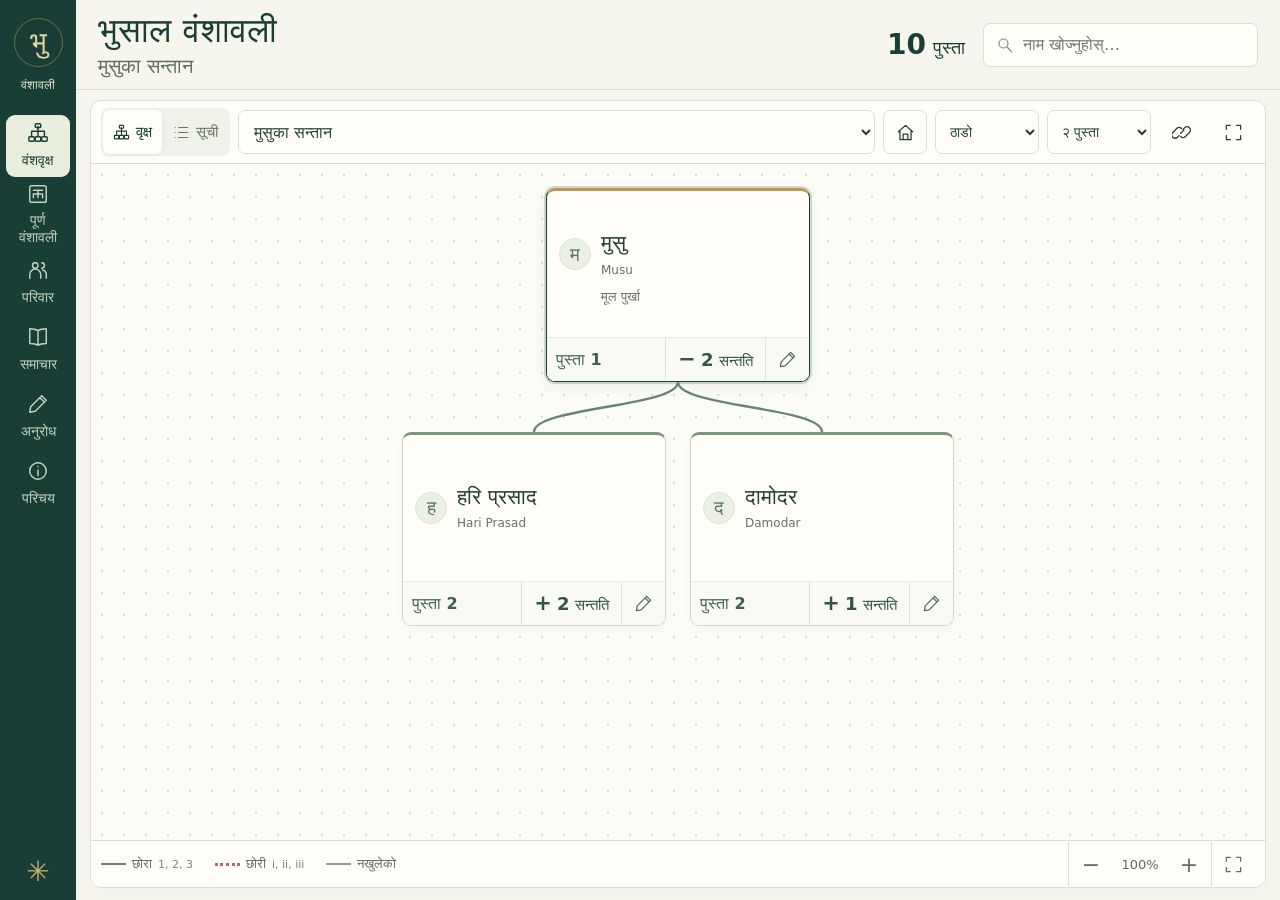
==== commit 7dddc45d: "Add files via upload" ====
--- a/index.html
+++ b/index.html
@@ -1,101 +1,47 @@
 <!doctype html>
-<html lang="ne">
-<head>
-  <meta charset="utf-8">
-  <meta name="viewport" content="width=device-width, initial-scale=1">
-  <meta name="theme-color" content="#193e35">
-  <meta name="description" content="बृहत् भुसाल वंशावली — मुसुबाट सुरु भएको परिवारको अभिलेख। Explore every recorded branch, generation and family connection.">
-  <title>बृहत् भुसाल वंशावली · Bhusal Family</title>
-  <link rel="icon" href="data:image/svg+xml,%3Csvg xmlns='http://www.w3.org/2000/svg' viewBox='0 0 64 64'%3E%3Crect width='64' height='64' rx='15' fill='%23193e35'/%3E%3Ctext x='32' y='45' text-anchor='middle' font-size='40' fill='%23e6d9a7'%3Eभु%3C/text%3E%3C/svg%3E">
-  <link rel="stylesheet" href="./styles.css?v=3">
-</head>
-<body>
-  <a class="skip-link" href="#main">Skip to family content</a>
-  <aside class="rail" aria-label="Main navigation">
-    <button class="brand-mark" data-home title="मुसुबाट सुरु गर्नुहोस् · Return to Musu" aria-label="Return to Musu">भु<span>वंशावली</span></button>
-    <nav>
-      <button class="rail-link active" data-view="tree" aria-current="page"><span data-icon="tree"></span><span>वंशवृक्ष<small>Tree</small></span></button>
-      <button class="rail-link" data-view="people"><span data-icon="people"></span><span>परिवार<small>People</small></span></button>
-      <button class="rail-link" data-view="news"><span data-icon="book"></span><span>समाचार<small>Stories</small></span></button>
-      <button class="rail-link" data-view="sources"><span data-icon="book"></span><span>स्रोत<small>Sources</small></span></button>
-      <button class="rail-link" data-view="requests"><span data-icon="edit"></span><span>अनुरोध<small>Request</small></span></button>
-      <button class="rail-link" data-view="about"><span data-icon="info"></span><span>परिचय<small>About</small></span></button>
-    </nav>
-    <span class="rail-flower" aria-hidden="true">✳</span><span class="rail-foot">हाम्रो<br>पहिचान</span>
-  </aside>
-  <div id="app-shell">
-    <header class="masthead">
-      <div class="site-title"><span class="eyebrow">THE BHUSAL FAMILY ARCHIVE</span><h1>बृहत् भुसाल वंशावली</h1><p>हाम्रो वंश, हाम्रो पहिचान</p></div>
-      <div class="masthead-tools"><div class="global-search"><label class="sr-only" for="search">Search names in Nepali or English</label><span data-icon="search"></span><input id="search" type="search" placeholder="नाम खोज्नुहोस् · Find a name" autocomplete="off" aria-controls="search-results" aria-expanded="false"><div id="search-results" class="search-results" hidden></div></div><button class="source-shortcut icon-button" data-view="sources" aria-label="View family sources" title="स्रोत · Sources"><span data-icon="book"></span></button></div>
-    </header>
-    <main id="main" tabindex="-1">
-      <section id="tree-view" class="view">
-        <div class="workspace-heading"><div><span class="eyebrow">मुसुबाट सुरु भएको वंश</span><h2 id="branch-title">सम्पूर्ण वंश</h2></div><div class="record-summary"><span id="total-count">542</span> अभिलेख <i>·</i> <span id="generation-count">10</span> पुस्ता <button data-view="sources" class="review-link">स्पष्टीकरण बाँकी <span aria-hidden="true">↗</span></button></div></div>
-        <section class="tree-workspace" aria-label="Family branches">
-          <div class="tree-toolbar">
-            <div class="mode-tabs" role="tablist" aria-label="Family branch display">
-              <button id="chart-tab" role="tab" aria-selected="true" aria-controls="chart-panel" data-mode="chart"><span data-icon="tree"></span>वृक्ष <small>Tree</small></button>
-              <button id="outline-tab" role="tab" aria-selected="false" aria-controls="outline-panel" tabindex="-1" data-mode="outline"><span data-icon="list"></span>सूची <small>Outline</small></button>
-            </div>
-            <label class="branch-control"><span class="sr-only">Choose a family branch</span><select id="branch-select" aria-label="Choose a family branch"></select></label>
-            <button class="home-button button" aria-label="मूल पुर्खा मुसु · Return to Musu" data-home><span data-icon="home"></span><span>मूल पुर्खा</span></button>
-          </div>
-          <nav id="ancestor-path" class="ancestor-path" aria-label="Ancestry back to Musu"></nav>
-          <div class="view-options"><div class="layout-controls"><label for="orientation">दिशा</label><select id="orientation" aria-label="दिशा · Tree direction"><option value="vertical">ठाडो · Top down</option><option value="horizontal">तेर्सो · Sideways</option></select></div><div class="depth-control"><label for="depth">पुस्ता</label><select id="depth" aria-label="पुस्ता · Visible generations"><option value="2">2 generations</option><option value="3">3 generations</option><option value="4">4 generations</option><option value="all">All generations</option><option value="custom" hidden>Custom</option></select></div><button id="collapse-tree" class="text-button">समेट्नुहोस् <span aria-hidden="true">−</span></button><button id="share-branch" class="icon-button" aria-label="Copy link to this branch" title="Copy branch link"><span data-icon="link"></span></button></div>
-          <div id="chart-panel" role="tabpanel" aria-labelledby="chart-tab">
-            <div id="tree-viewport" class="tree-viewport" tabindex="0" aria-label="Scrollable family tree. Use arrow keys or scroll to explore."><div id="tree-sizer"><div id="tree-canvas"></div></div></div>
-            <div class="canvas-footer"><p><span class="desktop-hint">Drag empty space or scroll.</span><span class="touch-hint">Swipe to explore.</span> <span>नाम: विवरण · +: सन्तति</span></p><div class="zoom-tools"><button id="zoom-out" aria-label="Zoom out">−</button><button id="zoom-reset" aria-label="Reset zoom to 100 percent">100%</button><button id="zoom-in" aria-label="Zoom in">+</button><button id="fit-tree" aria-label="Fit branch in view" title="Fit branch"><span data-icon="fit"></span></button></div></div>
-          </div>
-          <div id="outline-panel" role="tabpanel" aria-labelledby="outline-tab" hidden><p class="outline-intro">पुस्ता अनुसार पढ्नुहोस्। नाममा थिचेर विवरण, छेउको तीरबाट सन्तति हेर्नुहोस्।</p><div id="outline-list"></div></div>
-          <div class="tree-status"><span id="tree-count" role="status" aria-live="polite"></span><span class="line-key"><i></i> पुष्टि बाँकी <span class="solid-key"></span> अभिलेखको सम्बन्ध</span></div>
-        </section>
-        <p class="under-note">“मुसुका सन्तान” Excel अनुसारको अभिलेख। खाली नाम र अस्पष्ट विवरणमा परिवारको पुष्टि आवश्यक छ।</p>
-      </section>
+<html lang="ne"><head><meta charset="utf-8"><meta name="viewport" content="width=device-width,initial-scale=1"><meta name="theme-color" content="#193e35"><meta name="description" content="भुसाल वंशावली — मुसुका सन्तान। पुस्ता र पारिवारिक सम्बन्ध हेर्नुहोस्।"><title>भुसाल वंशावली · मुसुका सन्तान</title><link rel="icon" href="data:image/svg+xml,%3Csvg xmlns='http://www.w3.org/2000/svg' viewBox='0 0 64 64'%3E%3Crect width='64' height='64' rx='15' fill='%23193e35'/%3E%3Ctext x='32' y='45' text-anchor='middle' font-size='40' fill='%23e6d9a7'%3Eभु%3C/text%3E%3C/svg%3E"><link rel="stylesheet" href="./styles.css?v=4"></head>
+<body class="tree-active"><a class="skip-link" href="#main">परिवारको विवरणमा जानुहोस्</a>
+<aside class="rail" aria-label="मुख्य मेनु"><button class="brand-mark" data-home title="मुसुबाट सुरु गर्नुहोस्" aria-label="मूल पुर्खा मुसु">भु<span>वंशावली</span></button><nav>
+<button class="rail-link active" data-view="tree" aria-current="page"><span data-icon="tree"></span><span>वंशवृक्ष</span></button><button class="rail-link" data-view="chronicle" aria-label="पूर्ण वंशावली"><span data-icon="chart"></span><span class="chronicle-label">पूर्ण<br>वंशावली</span></button><button class="rail-link" data-view="people"><span data-icon="people"></span><span>परिवार</span></button><button class="rail-link" data-view="news"><span data-icon="book"></span><span>समाचार</span></button><button class="rail-link" data-view="requests"><span data-icon="edit"></span><span>अनुरोध</span></button><button class="rail-link" data-view="about"><span data-icon="info"></span><span>परिचय</span></button></nav><span class="rail-flower" aria-hidden="true">✳</span></aside>
+<div id="app-shell"><header class="masthead"><div class="site-title"><h1>भुसाल वंशावली</h1><p>मुसुका सन्तान</p></div><div class="masthead-tools"><div class="generation-badge"><strong id="generation-count">10</strong><span>पुस्ता</span></div><button class="icon-button search-toggle" data-toggle-search aria-label="नाम खोज्नुहोस्" aria-controls="search-panel" aria-expanded="false"><span data-icon="search"></span></button><div id="search-panel" class="global-search"><label class="sr-only" for="search">नाम खोज्नुहोस् · Search names</label><span data-icon="search"></span><input id="search" type="search" placeholder="नाम खोज्नुहोस्…" autocomplete="off" aria-controls="search-results" aria-expanded="false"><div id="search-results" class="search-results" hidden></div></div></div></header>
+<main id="main" tabindex="-1"><section id="tree-view" class="view"><h2 id="branch-title" class="sr-only">मुसुका सन्तान</h2><section class="tree-workspace" aria-label="परिवारका शाखा">
+<div class="tree-toolbar"><div class="mode-tabs" role="tablist" aria-label="वृक्ष हेर्ने तरिका"><button id="chart-tab" role="tab" aria-selected="true" aria-controls="chart-panel" data-mode="chart"><span data-icon="tree"></span>वृक्ष</button><button id="outline-tab" role="tab" aria-selected="false" aria-controls="outline-panel" tabindex="-1" data-mode="outline"><span data-icon="list"></span>सूची</button></div>
+<label class="branch-control"><span class="sr-only">शाखा छान्नुहोस्</span><select id="branch-select" aria-label="शाखा छान्नुहोस्"></select></label><button class="home-button button" data-home aria-label="मूल पुर्खा मुसुमा फर्कनुहोस्" title="मुसुमा फर्कनुहोस्"><span data-icon="home"></span></button>
+<div class="view-options"><div class="layout-controls"><select id="orientation" aria-label="वृक्षको दिशा"><option value="vertical">ठाडो</option><option value="horizontal">तेर्सो</option></select></div><div class="depth-control"><select id="depth" aria-label="कति पुस्ता देखाउने"><option value="2">२ पुस्ता</option><option value="3">३ पुस्ता</option><option value="4">४ पुस्ता</option><option value="all">सबै पुस्ता</option><option value="custom" hidden>थप शाखा</option></select></div><button id="share-branch" class="icon-button" aria-label="शाखाको लिंक कपी गर्नुहोस्" title="शाखाको लिंक"><span data-icon="link"></span></button><button id="focus-tree" class="icon-button" aria-label="वृक्ष फैलाउनुहोस्" aria-pressed="false" title="वृक्ष फैलाउनुहोस्"><span data-icon="fit"></span></button></div></div>
+<nav id="ancestor-path" class="ancestor-path" aria-label="मुसुसम्मको पुस्ता"></nav>
+<div id="chart-panel" role="tabpanel" aria-labelledby="chart-tab"><div id="tree-viewport" class="tree-viewport" tabindex="0" aria-label="पारिवारिक वृक्ष। शाखा हेर्न स्क्रोल गर्नुहोस्।"><div id="tree-sizer"><div id="tree-canvas"></div></div></div></div>
+<div id="outline-panel" role="tabpanel" aria-labelledby="outline-tab" hidden><div id="outline-list"></div></div>
+<div class="connection-key" aria-label="रेखाको अर्थ"><div class="key-labels"><span><i class="male-line"></i>छोरा <small>1, 2, 3</small></span><span><i class="female-line"></i>छोरी <small>i, ii, iii</small></span><span><i class="unknown-line"></i>नखुलेको</span></div><div class="zoom-tools"><button id="zoom-out" aria-label="सानो पार्नुहोस्">−</button><button id="zoom-reset" aria-label="सामान्य आकार">100%</button><button id="zoom-in" aria-label="ठूलो पार्नुहोस्">+</button><button id="fit-tree" aria-label="शाखा मिलाएर हेर्नुहोस्" title="शाखा मिलाएर हेर्नुहोस्"><span data-icon="fit"></span></button></div><span id="tree-count" class="sr-only" role="status" aria-live="polite"></span></div></section></section>
+<section id="chronicle-view" class="view" hidden>
+  <div class="chronicle-toolbar"><div><h2>पूर्ण वंशावली</h2><p>मुसुदेखि हालसम्मका सबै पुस्ता, एउटै पानामा।</p></div><div class="chronicle-actions"><a class="button primary" href="./documents/Bhusal-Full-Chronicle.pdf#view=FitH" target="_blank" rel="noopener">PDF खोल्नुहोस् <span data-icon="arrow"></span></a><a class="button" href="./documents/Bhusal-Full-Chronicle.pdf" download>डाउनलोड <span data-icon="download"></span></a></div></div>
+  <p class="pdf-hint">तल पूर्ण वंशावलीको झलक छ। स्पष्ट पढ्न “PDF खोल्नुहोस्” थिचेर ठूलो पार्नुहोस्। PDF को बुकमार्कबाट मुख्य शाखामा जान सकिन्छ।</p>
+  <div class="chronicle-preview" tabindex="0" aria-label="पूर्ण वंशावलीको झलक, स्क्रोल गरेर हेर्नुहोस्"><a href="./documents/Bhusal-Full-Chronicle.pdf#view=FitH" target="_blank" rel="noopener" aria-label="स्पष्ट र ठूलो पढ्न पूर्ण वंशावली PDF खोल्नुहोस्"><img src="./documents/chronicle-preview.png" alt="मुसुका सन्तानका दस पुस्ता र सबै शाखाको पूर्ण वंशावलीको झलक" loading="lazy"></a></div>
+</section>
       <section id="people-view" class="view" hidden>
         <div class="page-intro"><span class="eyebrow">FAMILY DIRECTORY</span><h2>हाम्रा परिवारजन</h2><p>सबै शाखाका सदस्य र जीवनसाथी। नामबाट खोज्नुहोस् वा सूची छनोट गर्नुहोस्।</p></div>
         <div class="directory-tools"><label>अभिलेख<select id="people-filter"><option value="all">सबै · Everyone</option><option value="lineage">वंशका सदस्य · Lineage</option><option value="partners">जीवनसाथी · Spouses</option><option value="unclear">पुष्टि बाँकी · Clarify</option><option value="deceased">स्वर्गीय · Deceased</option></select></label><label>पुस्ता<select id="generation-filter"><option value="all">सबै पुस्ता</option></select></label><span id="directory-count" role="status"></span></div>
         <div id="directory-grid" class="directory-grid"></div><p id="directory-empty" class="empty-state" hidden>नाम भेटिएन। अर्को हिज्जे वा छनोट प्रयोग गर्नुहोस्।<br>No matching records. Try another spelling or filter.</p>
-      </section>
-      <section id="sources-view" class="view" hidden>
-        <div class="page-intro"><span class="eyebrow">FAMILY EVIDENCE</span><h2>कागजदेखि डिजिटल अभिलेखसम्म</h2><p>Names now follow Tikaram’s Excel sheet “मुसुका सन्तान,” received on 25 October 2026. Each entry links back to its original cell. Blank and ambiguous details remain marked.</p></div>
-        <div class="source-summary"><div><span>मूल स्रोत</span><strong class="source-filename">Banshawali Musu.xlsx</strong><p>मुसुका सन्तान · Phone numbers have been removed from these public excerpts.</p></div><div><span>पठन अभिलेख</span><strong id="source-count">388</strong><p>Transcribed entries with linked family members.</p></div><div><span>स्पष्टीकरण आवश्यक</span><strong id="review-count">142</strong><p>Unclear names, unnamed people or unresolved connections.</p></div></div>
-        <div class="source-toolbar"><label for="source-search">स्रोत खोज्नुहोस्</label><input id="source-search" type="search" placeholder="Source ID, name or text…"><button id="clear-source" class="button">सबै स्रोत</button></div>
-        <div id="source-list" class="source-list"></div>
-      </section>
-      <section id="news-view" class="view" hidden>
+      </section>      <section id="news-view" class="view" hidden>
         <div class="page-intro"><span class="eyebrow">STORIES, CULTURE & UPDATES</span><h2>समाचार तथा सम्झना</h2><p>वंशावलीमा भएका सुधार, परिवारका कथा र साझा सम्पदा।</p></div>
         <div class="community-tabs" role="tablist" aria-label="Stories and updates"><button role="tab" aria-selected="true" data-community="updates">समाचार / अपडेट</button><button role="tab" aria-selected="false" tabindex="-1" data-community="heritage">इतिहास र संस्कृति</button><button role="tab" aria-selected="false" tabindex="-1" data-community="photos">तस्बिर</button></div>
         <div id="community-updates" class="community-pane"></div>
         <div id="community-heritage" class="community-pane" hidden></div>
         <div id="community-photos" class="community-pane" hidden></div>
-      </section>
-      <section id="requests-view" class="view" hidden>
+      </section>      <section id="requests-view" class="view" hidden>
         <div class="page-intro"><span class="eyebrow">HELP KEEP OUR RECORDS CURRENT</span><h2>थप्नुहोस्, सच्याउनुहोस्</h2><p>नयाँ सन्तति, नामको सुधार वा परिवारको विवरण पठाउनुहोस्। संयोजकको समीक्षापछि मात्र वंशावलीमा परिवर्तन हुन्छ।</p></div>
         <div class="request-layout"><form id="request-form" class="request-form">
           <label>कुन सदस्यसँग सम्बन्धित? <span>Person or branch</span><select id="request-person" required><option value="">सदस्य छान्नुहोस्…</option></select></label>
-          <label>अनुरोधको प्रकार <span>Type of request</span><select id="request-type"><option value="new-child">नयाँ सन्तति / पुस्ता थप्ने</option><option value="correction">नाम वा सम्बन्ध सच्याउने</option><option value="life-status">जीवनस्थिति / निधनको विवरण</option><option value="photo">तस्बिर वा सम्झना</option><option value="story">कथा, इतिहास वा समाचार</option><option value="other">अन्य जानकारी</option></select></label>
-          <label>नयाँ वा सही नाम <span>Proposed name, if applicable</span><input id="request-name" maxlength="160" placeholder="नेपालीमा नाम लेख्नुहोस्"></label>
+          <label>अनुरोधको प्रकार <span>Type of request</span><select id="request-type"><option value="new-child">नयाँ सन्तति / पुस्ता थप्ने</option><option value="parent-details">मातापिताको विवरण थप्ने / सच्याउने</option><option value="correction">नाम वा सम्बन्ध सच्याउने</option><option value="life-status">जीवनस्थिति / निधनको विवरण</option><option value="photo">तस्बिर वा सम्झना</option><option value="story">कथा, इतिहास वा समाचार</option><option value="other">अन्य जानकारी</option></select></label>
+          <fieldset id="request-parent-fields" class="request-parent-fields" hidden><legend>मातापिताको विवरण</legend><label>पिताको नाम<input id="request-father" maxlength="160" placeholder="थाहा भएको नाम लेख्नुहोस्"></label><label>माताको नाम<input id="request-mother" maxlength="160" placeholder="थाहा भएको नाम लेख्नुहोस्"></label><p class="request-note">नखुलेको नाम खाली छोड्नुहोस्। थप परिचय र जानकारीको आधार तल लेख्नुहोस्।</p></fieldset><label>नयाँ वा सही नाम <span>Proposed name, if applicable</span><input id="request-name" maxlength="160" placeholder="नेपालीमा नाम लेख्नुहोस्"></label>
           <label>विवरण <span>What should be added or corrected?</span><textarea id="request-details" required maxlength="2500" rows="5" placeholder="सम्बन्ध, मातापिताको नाम र आवश्यक विवरण। मिति लेख्दा BS वा AD स्पष्ट गर्नुहोस्।"></textarea></label>
           <label>जानकारीको आधार <span>Source or supporting evidence</span><textarea id="request-evidence" maxlength="700" rows="2" placeholder="यो जानकारी कसरी थाहा भयो? तस्बिर वा कागजात इमेलमा थप्न सक्नुहुन्छ।"></textarea></label>
           <div class="request-fields"><label>तपाईंको नाम<input id="request-reporter" required maxlength="100" autocomplete="name"></label><label>जवाफका लागि इमेल <span>Optional</span><input id="request-email" type="email" maxlength="160" autocomplete="email"></label></div>
           <button type="submit" class="button primary">अनुरोध तयार गर्नुहोस्</button><p class="request-note">यो फारमले आफैँ इमेल पठाउँदैन। अर्को चरणमा तयार इमेल खोलेर तपाईंले पठाउन सक्नुहुन्छ।</p>
-        </form><aside class="request-aside"><article class="about-card"><span class="article-number">सम्पर्क</span><h3>वंशावली संयोजक</h3><a class="maintainer-email" href="mailto:krish.bhula@gmail.com">krish.bhula@gmail.com</a><p>Every proposal is reviewed by the family maintainer. Submitting a request does not immediately change the public tree.</p><ol><li>सम्बन्धित सदस्य छान्नुहोस्।</li><li>सही जानकारी र आधार लेख्नुहोस्।</li><li>इमेल तयार गरेर पठाउनुहोस्।</li></ol><p>Phone numbers are private and are not part of the public family records. Please share photographs or documents as email attachments when needed.</p></article><article class="about-card"><h3>नयाँ पुस्ता</h3><p>A family can grow beyond the tenth generation. Select the existing parent, choose “नयाँ सन्तति,” and provide the child’s name and relationship. The request includes the parent’s permanent record ID so people with matching names are not confused.</p></article></aside></div>
+        </form><aside class="request-aside"><article class="about-card"><span class="article-number">सम्पर्क</span><h3>सम्पर्क व्यक्तिहरू</h3><div class="contact-people"><div><span class="contact-role">वेबसाइट व्यवस्थापक · Maintainer</span><a class="contact-name" href="https://ballavbabu.github.io/" target="_blank" rel="noopener">Lila Ballav Bhusal <span aria-hidden="true">↗</span></a><span>लिला बल्लभ भुसाल</span></div><div><span class="contact-role">संयोजक</span><strong class="contact-name">Tikaram Bhusal</strong><span>टीकाराम भुसाल</span></div></div><p class="contact-email-label">वेबसाइट व्यवस्थापकलाई अनुरोध पठाउने इमेल</p><a class="maintainer-email" href="mailto:krish.bhula@gmail.com">krish.bhula@gmail.com</a><p>प्राप्त जानकारी परिवारसँग पुष्टि गरी वंशावलीमा अद्यावधिक गरिनेछ।</p><ol><li>सम्बन्धित सदस्य छान्नुहोस्।</li><li>सही जानकारी र आधार लेख्नुहोस्।</li><li>इमेल तयार गरेर पठाउनुहोस्।</li></ol><p>Phone numbers are private and are not part of the public family records. Please share photographs or documents as email attachments when needed.</p></article><article class="about-card"><h3>नयाँ पुस्ता</h3><p>A family can grow beyond the tenth generation. Select the existing parent, choose “नयाँ सन्तति,” and provide the child’s name and relationship. The request includes the parent’s permanent record ID so people with matching names are not confused.</p></article></aside></div>
         <section id="request-preview" class="request-preview" hidden><h3>तयार अनुरोध</h3><p role="status">इमेल अझै पठाइएको छैन। तलको बटनबाट इमेल खोलेर समीक्षा गरी पठाउनुहोस्।</p><pre id="request-message"></pre><div class="request-actions"><a id="request-mail" class="button primary">इमेल खोल्नुहोस्</a><button id="request-copy" class="button">पाठ कपी</button><button id="request-download" class="button">अनुरोध डाउनलोड</button></div><p class="request-note">If an email app does not open, copy this text into Gmail and send it to the maintainer. Add photo or document attachments in your email app.</p><p id="request-feedback" role="status"></p></section>
       </section>
-      <section id="about-view" class="view" hidden>
-        <div class="page-intro"><span class="eyebrow">OUR SHARED ROOTS</span><h2>हाम्रो वंश, हाम्रो पहिचान</h2><p>मुसुका हरि प्रसाद र दामोदरका शाखा, सबै पुस्ताका लागि।</p></div>
-        <div class="about-grid"><article class="about-card"><span class="article-number">01</span><h3>वंशावली कसरी हेर्ने</h3><p><strong>वृक्ष</strong> shows parents above children by default. Choose <strong>तेर्सो</strong> to read across the screen. Use + on a card to unfold the next generation.</p><p><strong>सूची</strong> is a compact, expandable outline that is especially useful on phones. The same people and connections appear in both views.</p><p>Select a name to open their profile. <strong>परिवार</strong>, <strong>विवरण</strong> and <strong>स्रोत</strong> tabs keep relationships, photographs and evidence together. Close the profile to return to the full tree.</p><p>Choose a branch from the menu, or return to <strong>मूल पुर्खा</strong> at any time. You can copy a branch link to open the same branch on another device.</p></article>
-        <article class="about-card"><span class="article-number">02</span><h3>अभिलेख र संशोधन</h3><p>This edition follows all branches in the Excel sheet “मुसुका सन्तान.” Repeated ancestors are combined; people with the same name in different families remain separate. Spouses and explicitly mentioned descendants in notes are included.</p><p>Nepali spelling is preserved from Excel. Romanized labels help with searching and are not official English spellings. Blank names, missing gender markers and unclear entries remain marked. A dashed connector indicates an entry needing clarification; a solid line does not certify historical accuracy.</p><p><strong>स्व.</strong> is shown only for a person marked Deceased. Unknown life status is not treated as Living. Dates remain blank when absent. Parent and spouse links follow the spreadsheet’s generation columns and marriage blocks. Narrative notes do not establish an unnamed second parent.</p><p>Use the request button on any person or the अनुरोध tab to propose additions. The maintainer reviews requests and updates the master before publishing a new version. Phone numbers are excluded from the public records.</p></article>
-        <article class="about-card"><span class="article-number">03</span><h3>तस्बिर र सम्झना</h3><p>Portraits appear inside a person’s profile and as small thumbnails in the tree when available. The <strong>Add photo</strong> button saves a preview in your current browser.</p><p>For a photograph visible to everyone, put the image in the <strong>photos</strong> folder and set its existing photo path in <strong>data.js</strong>. The upload guide explains the steps.</p><p>Browser previews are separate from shared photographs and are not included in the family-data download.</p><button id="export-data" class="button"><span data-icon="download"></span>Family data डाउनलोड</button></article>
-        <article class="about-card"><span class="article-number">04</span><h3>डिजाइनका आधार</h3><p>The ancestor-first structure, compact descendant outline, optional profiles and view controls were informed by official documentation from FamilySearch, Ancestry, MyHeritage and Gramps Web.</p><p>The layout uses a slim green navigation rail on laptops and a compact green menu on phones. No permanent photo sidebar takes space away from the branches.</p><p>Read the research comparison, source links and decisions in the accompanying design note.</p><a class="button" href="./DESIGN-RESEARCH.html" target="_blank" rel="noopener">Research & design notes <span aria-hidden="true">↗</span></a></article></div>
-      </section>
-      <footer class="page-footer"><span>भुसाल परिवार · पुस्तौँको सम्बन्ध</span><span>Design edition 3 <i>·</i> Excel edition · 25 Oct 2026</span></footer>
-    </main>
-  </div>
-  <dialog id="profile-dialog" class="profile-dialog" aria-labelledby="profile-name"><div id="profile-content"></div></dialog>
-  <input id="photo-input" type="file" accept="image/jpeg,image/png,image/webp" hidden>
-  <div id="toast" class="toast" role="status" hidden></div>
-  <noscript><p class="empty-state">Please enable JavaScript to explore the family tree. The Excel register can be read separately.</p></noscript>
-  <script src="./data.js?v=3"></script><script src="./app.js?v=3"></script><script src="./content.js?v=3"></script><script src="./community.js?v=3"></script>
-</body>
-</html>
+
+<section id="about-view" class="view" hidden><div class="page-intro"><h2>हाम्रो परिवार, हाम्रो पहिचान</h2><p>मुसुका सन्तानको पुस्ता र पारिवारिक सम्बन्ध।</p></div><div class="about-grid">
+<article class="about-card"><h3>वंशवृक्ष हेर्ने तरिका</h3><p>नाममा थिच्दा परिवार र तस्बिरको विवरण खुल्छ। + जीवनसाथीको नाममा थिच्दा उहाँको आफ्नै विवरण र मातापिताको जानकारी खुल्छ। + बाट सन्तति खोल्नुहोस्। सूचीबाट पुस्ता अनुसार पढ्न सकिन्छ।</p><p>हरियो सीधा रेखाले छोरा र रातो थोप्ला रेखाले छोरीलाई जनाउँछ। लिङ्ग नखुलेको सम्बन्ध खैरो रेखामा देखिन्छ। छोरीका उपलब्ध सन्तति पनि वृक्षमा समेटिएका छन्।</p><p>1, 2, 3 र i, ii, iii छुट्टाछुट्टै क्रमचिन्ह हुन्। यी दुई समूह जोडेर एउटै जन्मक्रम मानिएको छैन। ? भएको नाम वा विवरणमा थप पुष्टि आवश्यक छ।</p><p>स्व. ले स्वर्गीय जनाउँछ। जीवनस्थिति नखुलेको व्यक्तिलाई स्वतः जीवित वा स्वर्गीय मानिएको छैन।</p></article>
+<article class="about-card"><h3>तस्बिर र नयाँ पुस्ता</h3><p>व्यक्तिको विवरणमा तस्बिर राखेर यस ब्राउजरमा हेर्न सकिन्छ। सबैले देख्ने तस्बिरका लागि संयोजकलाई अनुरोध पठाउनुहोस्।</p><p>नयाँ सन्तति वा नामको सुधारका लागि कलमको चिन्ह वा अनुरोध मेनु प्रयोग गर्नुहोस्। तपाईंले पठाएको इमेल संयोजकले समीक्षा गरेपछि वंशावली अद्यावधिक हुन्छ।</p><p>फोन नम्बर सार्वजनिक गरिएको छैन।</p><button class="button primary" data-view="requests">अनुरोध पठाउने</button></article><article class="about-card contact-card"><h3>सम्पर्क व्यक्तिहरू</h3><div class="contact-people"><div><span class="contact-role">वेबसाइट व्यवस्थापक · Maintainer</span><a class="contact-name" href="https://ballavbabu.github.io/" target="_blank" rel="noopener">Lila Ballav Bhusal <span aria-hidden="true">↗</span></a><span>लिला बल्लभ भुसाल</span></div><div><span class="contact-role">संयोजक</span><strong class="contact-name">Tikaram Bhusal</strong><span>टीकाराम भुसाल</span></div></div><p class="contact-email-label">वेबसाइट व्यवस्थापकलाई अनुरोध पठाउने इमेल</p><a class="maintainer-email" href="mailto:krish.bhula@gmail.com">krish.bhula@gmail.com</a><p>नाम, मातापिता वा नयाँ सन्ततिको विवरण पठाउन अनुरोध फारम प्रयोग गर्न सक्नुहुन्छ।</p><button class="button" data-view="requests">अनुरोध तयार गर्ने</button></article></div></section>
+</main></div><dialog id="profile-dialog" class="profile-dialog" aria-labelledby="profile-name"><div id="profile-content"></div></dialog><input id="photo-input" type="file" accept="image/jpeg,image/png,image/webp" hidden><div id="toast" class="toast" role="status" hidden></div><noscript><p>वंशवृक्ष हेर्न ब्राउजरमा JavaScript खोल्नुहोस्।</p></noscript><script src="./data.js?v=4"></script><script src="./app.js?v=4"></script><script src="./content.js?v=4"></script><script src="./community.js?v=4"></script></body></html>
--- a/styles.css
+++ b/styles.css
@@ -17,3 +17,51 @@
 @media(max-width:700px){.rail nav{margin:0;gap:1px}.rail-link{flex-direction:column;gap:2px;font-size:11px;min-width:0;min-height:64px}.rail-link small{font-size:8px;margin-top:1px;letter-spacing:0}.rail-link svg{width:18px;height:18px}.masthead{padding:12px 14px 10px}.site-title .eyebrow{display:none}.site-title h1{font-size:23px;line-height:1.65}.site-title p{font-size:10px}.masthead-tools{margin-top:9px}.workspace-heading .eyebrow,.workspace-heading .review-link{display:none}.workspace-heading{padding-top:10px;padding-bottom:8px;align-items:center}.workspace-heading h2{font-size:17px}.record-summary{padding:0;white-space:normal;min-width:95px}.tree-toolbar{flex-wrap:nowrap;gap:7px;padding:8px}.mode-tabs{flex:0 0 auto;padding:2px;gap:1px}.mode-tabs button{font-size:12px;gap:5px;padding:6px 8px;min-height:44px}.mode-tabs button svg{width:16px;height:16px}.mode-tabs button small{display:none}.branch-control{flex:1 1 auto;order:0;min-width:0;max-width:none}.branch-control select{font-size:12px;padding-left:7px}.home-button{width:42px;min-width:42px;padding:6px}.home-button span:last-child{display:none}.view-options #collapse-tree{display:none}.view-options .layout-controls,.view-options .depth-control{flex:1;min-width:0;gap:4px}.view-options select{width:100%;min-width:0;max-width:none;font-size:11px;min-height:44px}.view-options #share-branch{width:40px;height:44px;margin:0}.view-options .layout-controls label,.view-options .depth-control label{display:none}.profile-actions .button{font-size:11px;padding:7px 9px}.community-tabs{gap:5px;margin-bottom:16px}.community-tabs button{flex:1;min-width:70px;font-size:12px;padding:7px 9px}.news-card{padding:19px 17px}.news-card h3{font-size:20px}.news-card p{font-size:13px}.heritage-root{padding:20px 17px}.heritage-root h3{font-size:21px}.heritage-root li{font-size:13px;padding:6px 9px}.topic-grid{grid-template-columns:1fr;gap:10px}.topic-card{padding:20px}.topic-card h3{font-size:18px}.photo-empty{padding:25px 18px;margin-top:15px}.photo-empty h3{font-size:22px}.photo-empty p{font-size:13px}.request-form{padding:19px 15px}.request-fields{grid-template-columns:1fr;gap:0}.request-aside{display:block}.request-aside .about-card{margin-top:13px}.request-preview{padding:20px 14px}.request-preview pre{padding:13px;font-size:12px}.request-layout{gap:0}.maintainer-email{font-size:16px}.source-summary .source-filename{font-size:19px}.page-intro h2{font-size:23px}}
 @media(min-width:701px){.masthead{padding-top:17px;padding-bottom:15px}.workspace-heading{padding-top:14px;padding-bottom:12px}.tree-toolbar{padding-top:10px;padding-bottom:10px}.view-options .text-button{min-height:40px}}
 @media print{.rail,.masthead-tools,.tree-toolbar,.view-options,.canvas-footer,.page-footer,.under-note{display:none!important}#app-shell{margin:0}main{padding:0}.masthead{padding:10px}.tree-viewport{height:auto;overflow:visible;max-height:none}.tree-workspace{overflow:visible;border:0}.profile-dialog{position:static;max-height:none;box-shadow:none}body{background:white}}
+
+/* Version 4: the tree fills the available screen; names are larger at normal zoom. */
+:root{--rail:76px;--card-w:264px;--card-h:174px;--daughter:#b96570}
+.rail{padding:18px 6px 12px}.rail nav{margin-top:53px;gap:7px}.rail-link{min-height:65px;font-size:14px;gap:7px}.rail-link svg{width:22px;height:22px}.rail-flower{font-size:28px}.brand-mark>span{font-size:12px;letter-spacing:0}
+.masthead{padding:8px 22px;gap:18px;position:relative;flex-shrink:0}.site-title h1{font-size:34px;line-height:1.3;letter-spacing:0}.site-title p{font-size:20px;line-height:1.45;color:#61715e;letter-spacing:0}.masthead-tools{gap:18px}.generation-badge{display:flex;align-items:baseline;gap:7px;white-space:nowrap;color:var(--forest);padding:5px 0}.generation-badge strong{font-size:25px;font-weight:650}.generation-badge span{font-size:16px}.global-search{width:275px}.global-search input{font-size:16px;height:44px}.search-toggle{display:none}.search-results strong{font-size:19px}.search-results small{font-size:13px}
+main{padding:12px 18px 28px;width:100%}body.tree-active #app-shell{height:100dvh;display:flex;flex-direction:column}body.tree-active main{flex:1;min-height:0;padding:10px 14px 12px;display:flex;flex-direction:column}#tree-view{height:100%;min-height:0}.tree-workspace{height:100%;min-height:0;display:flex;flex-direction:column;border-radius:11px}
+.tree-toolbar{padding:7px 10px;gap:8px;flex-shrink:0;flex-wrap:nowrap}.mode-tabs{padding:2px;gap:1px;flex:none}.mode-tabs button{min-height:44px;padding:4px 10px;font-size:15px;gap:6px}.mode-tabs svg{width:17px;height:17px}.branch-control{flex:1;min-width:100px;max-width:none;margin:0}.branch-control select{font-size:16px;min-height:44px}.home-button{width:44px;min-width:44px;height:44px;padding:8px}.view-options{display:contents}.layout-controls,.depth-control{flex:none;min-width:0}.view-options select{min-height:44px;font-size:14px;padding:6px 25px 6px 10px;width:104px;max-width:none}.view-options .icon-button{width:44px;height:44px}.ancestor-path{flex-shrink:0;padding:0 10px;min-height:34px}.ancestor-path button{font-size:14px;min-height:34px}
+#chart-panel{position:relative;flex:1;min-height:0;overflow:hidden}.tree-viewport{height:100%;min-height:0;max-height:none;background-size:22px 22px}.zoom-tools{position:absolute;right:12px;bottom:12px;z-index:4;box-shadow:0 3px 15px #173e3514;background:#fffef9f5}.zoom-tools button{height:44px;min-width:44px}.zoom-tools #zoom-reset{font-size:13px;min-width:58px}
+.tree-edges path{stroke:#688573;stroke-width:2.3;stroke-linecap:round;stroke-dasharray:none}.tree-edges .connection-female{stroke:var(--daughter);stroke-width:2.8;stroke-dasharray:1 8}.tree-edges .connection-unknown{stroke:#979c94;stroke-width:2.3}
+.person-main{height:126px;padding:12px;gap:10px}.person-node{border-top-width:3px}.node-copy strong{font-size:21px;line-height:1.45;font-weight:650}.node-copy .english{font-size:12px;line-height:1.4;margin-top:3px}.node-copy .partner{font-size:13px;line-height:1.4;margin-top:2px}.person-node.gender-female{border-top-color:var(--daughter)}.person-node.gender-female .node-copy strong{color:#8d414f}.person-node.gender-unknown{border-top-color:#8a9186}.person-node.root{border-top-color:var(--gold)}.node-foot{height:44px;padding-left:11px}.node-generation{font-size:12px}.node-generation .node-gender{display:inline;margin-left:5px;font-size:11px;color:#985361}.expand-node{font-size:13px;min-width:84px;padding:0 8px}.node-leaf{font-size:11px}.request-node{color:#4f6d59}.avatar.female{background:#f9e9e8;color:#9a4f5b;border-color:#e9c7c8}
+.connection-key{flex-shrink:0;display:flex;align-items:center;justify-content:center;gap:24px;min-height:34px;border-top:1px solid var(--line);padding:4px 10px;background:#fffef9;font-size:13px;color:#5e6e5e}.connection-key>span{display:flex;align-items:center;gap:6px;white-space:nowrap}.connection-key i{display:block;width:25px;border-top:2px solid #688573}.connection-key i.female-line{border-top:3px dotted var(--daughter)}.connection-key i.unknown-line{border-color:#979c94}.connection-key small{font-size:11px;color:#7b8576}
+#outline-panel{flex:1;min-height:0;overflow:auto;padding-top:5px}.outline-person strong{font-size:21px;line-height:1.5}.outline-person small,.outline-spouses{font-size:13px}.outline-meta{font-size:13px}.outline-row{min-height:86px}.outline-row.gender-female{border-left:3px dotted var(--daughter);padding-left:5px}.outline-row.gender-female .outline-person strong{color:#8d414f}.outline-row.gender-male{border-left:2px solid #91a494;padding-left:6px}.outline-row.gender-unknown{border-left:2px solid #b0b5ac;padding-left:6px}
+.profile-hero h2{font-size:28px}.profile-hero p{font-size:14px}.profile-tabs button{font-size:16px}.relative-button strong{font-size:19px}.relative-button small{font-size:13px}.profile-section h3{font-size:15px}.profile-empty,.profile-note,.profile-dl{font-size:14px}.profile-dl{grid-template-columns:100px 1fr}.photo-caption{font-size:13px}.profile-actions .button{font-size:14px}.directory-card strong{font-size:20px}.directory-card small{font-size:13px}.directory-card em{font-size:12px}.directory-tools #directory-count:empty{display:none}.about-card p,.news-card p{font-size:15px}.page-intro{padding-top:15px}
+body.tree-focus .rail,body.tree-focus .masthead{display:none}body.tree-focus #app-shell{margin-left:0}body.tree-focus main{padding:6px}body.tree-focus .tree-workspace{border-radius:8px}body.tree-focus #focus-tree{background:var(--forest);color:white}
+@media(max-width:1050px) and (min-width:701px){.masthead{padding:8px 16px}.site-title h1{font-size:30px}.site-title p{font-size:18px}.masthead-tools{gap:12px}.global-search{width:205px}.generation-badge strong{font-size:22px}.generation-badge span{font-size:14px}.tree-toolbar{gap:5px;padding:6px}.mode-tabs button{padding:4px 7px;font-size:14px}.mode-tabs button svg{display:none}.branch-control select{font-size:14px;padding-left:7px}.view-options select{width:85px;font-size:13px;padding-left:7px}.view-options .icon-button,.home-button{width:40px;min-width:40px}.connection-key{gap:20px}}
+@media(max-width:700px){:root{--rail:0px}.rail{height:calc(62px + env(safe-area-inset-bottom));padding:0 6px env(safe-area-inset-bottom)}.rail nav{margin:0;gap:2px}.rail-link{min-height:60px;font-size:12px;gap:3px}.rail-link svg{width:20px;height:20px}.masthead{padding:9px 12px;display:flex;gap:8px;min-height:76px}.site-title{min-width:0;flex:1}.site-title h1{font-size:28px;line-height:1.3;white-space:nowrap}.site-title p{font-size:18px;line-height:1.4}.masthead-tools{margin:0;gap:7px;flex-shrink:0}.generation-badge{display:flex;flex-direction:column;align-items:center;gap:0;padding:0;line-height:1.2;min-width:38px}.generation-badge strong{font-size:21px}.generation-badge span{font-size:13px}.search-toggle{display:grid;border:1px solid var(--line)}.global-search{display:none}.masthead.search-open{padding-bottom:61px}.masthead.search-open .global-search{display:block;position:absolute;bottom:8px;left:12px;right:12px;width:auto}.global-search input{font-size:16px;height:44px}.search-results{width:100%;min-width:0;max-width:none;left:0;right:0;top:49px}.search-results strong{font-size:18px}.search-results small{font-size:12px}main{padding:12px 12px 82px}body.tree-active main{padding:4px 6px calc(66px + env(safe-area-inset-bottom))}.tree-toolbar{display:grid;grid-template-columns:auto minmax(0,1fr) 44px;gap:6px;padding:6px}.mode-tabs{padding:1px;flex:none}.mode-tabs button{font-size:14px;padding:4px 8px;gap:4px}.mode-tabs button svg{display:none}.branch-control{order:0;min-width:0}.branch-control select{min-height:44px;font-size:15px;width:100%;padding-left:7px}.home-button{width:44px;min-width:44px;padding:8px}.view-options{display:flex;grid-column:1/-1;border:0;padding:0;gap:5px;flex-wrap:nowrap;align-items:center}.view-options .layout-controls,.view-options .depth-control{flex:1;min-width:0;gap:0}.view-options select{width:100%;min-width:0;max-width:none;font-size:14px;padding-left:9px;min-height:44px}.view-options .icon-button{width:44px;height:44px;flex-shrink:0;margin:0}.ancestor-path{min-height:32px;padding:0 5px}.ancestor-path button{font-size:13px;min-height:32px}.tree-viewport{height:100%;min-height:0;max-height:none}.zoom-tools{right:7px;bottom:7px}.zoom-tools button{min-width:40px;height:40px}.zoom-tools #zoom-reset{min-width:48px;font-size:12px}.connection-key{min-height:32px;gap:15px;padding:4px;font-size:12px}.connection-key small{display:none}.connection-key i{width:19px}.connection-key>span{gap:5px}.outline-row{min-height:83px;gap:3px}.outline-person strong{font-size:20px}.outline-person small,.outline-spouses{font-size:12px}.outline-meta{font-size:12px;min-width:43px}.outline-meta small{font-size:10px}.outline-toggle{width:34px;flex-shrink:0}.outline-group{padding-left:9px}.outline-group.deep{padding-left:0}.profile-hero h2{font-size:25px}.profile-tabs button{font-size:15px}.relative-button strong{font-size:18px}.relative-button small{font-size:12px}.profile-pane{padding:15px 17px}.profile-actions .button{font-size:13px}.profile-note,.profile-dl,.profile-empty{font-size:14px}.profile-dl{grid-template-columns:82px 1fr}.toast{bottom:76px}.directory-card strong{font-size:20px}.about-card p{font-size:15px}body.tree-focus main{padding:4px}}
+@media(max-width:360px){.site-title h1{font-size:25px}.site-title p{font-size:17px}.masthead{padding:8px 10px;gap:5px}.masthead-tools{gap:4px}.generation-badge{min-width:34px}.generation-badge strong{font-size:20px}.generation-badge span{font-size:12px}.search-toggle{width:40px;height:44px}.mode-tabs button{padding:4px 6px}.connection-key{gap:11px}.profile-actions{padding:10px 14px}.profile-actions .button{font-size:12px}}
+@media print{.masthead{display:block!important}.rail,.tree-toolbar,.zoom-tools,.connection-key{display:none!important}body.tree-active #app-shell,body.tree-active main,#tree-view,.tree-workspace,#chart-panel,.tree-viewport{height:auto!important;min-height:0!important;overflow:visible!important;display:block!important}.tree-viewport #tree-sizer{position:relative}.tree-workspace{border:0}}
+
+/* Generations and child totals are primary reading cues. */
+.home-button span[data-icon]{display:inline-flex}
+.generation-badge strong{font-size:28px;font-weight:800}.generation-badge span{font-size:18px;font-weight:750}
+.node-generation{font-size:16px;font-weight:750;color:#3f604c;line-height:1.25;flex-shrink:0}.node-generation .node-gender{font-size:12px;margin-left:3px;font-weight:650}
+.expand-node{font-size:15px;font-weight:750;gap:5px;min-width:100px;padding:0 7px;flex-shrink:0;white-space:nowrap;color:#31563f}.expand-node b{font-size:21px;font-weight:600}.child-count{font-size:18px;font-weight:800}.node-foot{padding-left:9px}.node-leaf{font-size:12px}
+.outline-meta{font-size:17px;font-weight:750;white-space:nowrap;color:#3f604c}.outline-meta .node-gender{display:block;font-size:12px;color:#985361}.outline-meta small{font-weight:500}
+.dialog-top>span{font-size:18px;font-weight:750;letter-spacing:0;color:#3f604c}.profile-section h3{font-size:17px;font-weight:700}.profile-child-count{font-size:21px;display:inline-block;min-width:30px;padding:0 6px;margin-left:4px;background:#e7eedf;border-radius:5px;color:var(--forest);text-align:center}.directory-card em{font-size:14px;font-weight:650}
+.chronicle-label{line-height:1.2}.rail nav{margin-top:48px;gap:5px}.rail-link{min-height:62px}.rail-flower{padding-top:8px}
+.chronicle-placeholder{max-width:780px;margin:24px auto 0;padding:45px 30px;border:1px solid #d1dac6;border-radius:14px;background:linear-gradient(135deg,#f0f4e8,#fffdf5);text-align:center}.chronicle-symbol{width:66px;height:66px;margin:0 auto 17px;display:grid;place-items:center;background:#e2ead7;color:#496b50;border-radius:17px}.chronicle-symbol svg{width:38px;height:38px}.chronicle-status{display:block;font-size:14px;font-weight:600;color:#817143;letter-spacing:.3px}.chronicle-placeholder h3{font-size:29px;line-height:1.5;margin:14px 0}.chronicle-placeholder p{font-size:18px;line-height:1.9;color:#65745e;margin:0 auto 26px}.chronicle-placeholder .button{font-size:16px;min-height:48px}
+@media(max-width:1050px) and (min-width:701px){.generation-badge strong{font-size:26px}.generation-badge span{font-size:16px}}
+@media(max-width:700px){.rail nav{margin:0;gap:1px}.rail-link{min-height:60px;font-size:11px;gap:2px;line-height:1.2}.rail-link svg{width:19px;height:19px}.rail-link[data-view="chronicle"] svg{width:17px;height:17px}.generation-badge strong{font-size:24px}.generation-badge span{font-size:14px}.outline-meta{font-size:16px;min-width:62px}.outline-meta small{font-size:10px}.chronicle-placeholder{padding:30px 18px;margin-top:16px}.chronicle-placeholder h3{font-size:25px}.chronicle-placeholder p{font-size:16px}}
+@media(max-width:360px){.generation-badge strong{font-size:22px}.generation-badge span{font-size:13px}.rail{padding-left:3px;padding-right:3px}.rail-link{font-size:10px}.outline-person .avatar{display:none}}
+@media(max-height:650px) and (min-width:701px){.rail{padding-top:10px;overflow:auto}.rail nav{margin-top:36px;gap:3px}.rail-link{min-height:56px}.rail-flower{display:none}}
+
+/* Full, single-page PDF with a direct-open option for mobile PDF readers. */
+body.pdf-active #app-shell{height:100dvh;display:flex;flex-direction:column}body.pdf-active main{flex:1;min-height:0;display:flex;flex-direction:column;padding:14px 18px 16px}#chronicle-view:not([hidden]){flex:1;min-height:0;display:flex;flex-direction:column}.chronicle-toolbar{display:flex;align-items:center;justify-content:space-between;gap:18px;padding:2px 0 8px}.chronicle-toolbar h2{font-size:26px;line-height:1.4}.chronicle-toolbar p{font-size:15px;color:var(--muted);margin-top:4px}.chronicle-actions{display:flex;gap:8px;flex-wrap:wrap}.chronicle-actions .button{font-size:15px;min-height:46px}.pdf-hint{font-size:14px;color:var(--muted);padding:6px 0 12px;line-height:1.6}.chronicle-pdf{flex:1;min-height:180px;width:100%;border:1px solid var(--line);border-radius:9px;background:#e5e8e0}.chronicle-pdf>p{padding:24px;font-size:16px;line-height:1.7}
+@media(max-width:700px){body.pdf-active main{padding:12px 12px calc(74px + env(safe-area-inset-bottom))}.chronicle-toolbar{display:block}.chronicle-toolbar h2{font-size:25px}.chronicle-toolbar p{font-size:14px}.chronicle-actions{margin-top:14px;gap:7px}.chronicle-actions .button{font-size:14px;flex:1;justify-content:center;padding:8px}.pdf-hint{font-size:13px;padding-bottom:10px}.chronicle-pdf{min-height:150px}}
+
+.chronicle-preview{flex:1;min-height:0;overflow:auto;overscroll-behavior:contain;border:1px solid var(--line);border-radius:9px;background:#e4e8df;padding:18px}.chronicle-preview a{display:block;width:100%;background:white;box-shadow:0 2px 10px #193e3520}.chronicle-preview img{display:block;width:100%;height:auto}.chronicle-preview a:focus-visible{outline:3px solid var(--gold);outline-offset:4px}@media(max-width:700px){.chronicle-preview{padding:8px}}
+
+/* Spouses have their own independently clickable profiles. */
+:root{--card-h:194px}.person-body{height:146px;display:flex;flex-direction:column;justify-content:center;overflow:hidden}.person-body .person-main{height:auto;min-height:68px;padding:8px 12px 4px}.node-partners{padding:0 9px 5px 54px;min-width:0}.partner-link{display:block;text-align:left;min-height:25px;max-width:100%;overflow:hidden;text-overflow:ellipsis;white-space:nowrap;font-size:14px;line-height:1.6;color:#52694d;text-decoration:underline;text-decoration-color:#a5b59b;text-underline-offset:3px}.partner-link:hover{color:var(--forest);background:#eaf0e2;border-radius:3px}.ancestor-label{font-size:13px;color:var(--muted)}.outline-person-group{flex:1;min-width:0;padding:4px 0}.outline-person-group .outline-person{width:100%;min-height:52px;padding:3px 0}.outline-partners{margin-left:43px;padding-bottom:6px}.outline-partners .partner-link{font-size:14px;min-height:28px;white-space:normal;line-height:1.5}.parent-request{margin-top:15px;font-size:14px;line-height:1.7;min-height:44px}.natal-family .profile-dl{font-size:16px;line-height:1.7;margin-top:8px}.request-parent-fields{border:1px solid #cad5bf;background:#f3f6ed;border-radius:8px;padding:14px 15px;margin:0 0 20px}.request-parent-fields legend{padding:0 5px;font-size:16px;font-weight:700}.request-parent-fields label:last-of-type{margin-bottom:4px}@media(max-width:700px){.partner-link{min-height:28px}.natal-family .profile-dl{font-size:15px}.parent-request{font-size:13px}.outline-partners{margin-left:42px}}@media(max-width:360px){.outline-partners{margin-left:0}}
+
+/* Keep zoom controls outside the chart so they never cover a person's card. */
+.connection-key{justify-content:space-between;gap:8px;min-height:46px;padding:1px 10px}.key-labels{display:flex;align-items:center;gap:22px;min-width:0}.key-labels>span{display:flex;align-items:center;gap:6px;white-space:nowrap}.connection-key .zoom-tools{position:static;box-shadow:none;flex-shrink:0;border:0;border-left:1px solid var(--line);border-radius:0;background:transparent}.connection-key .zoom-tools button{height:44px}.connection-key .zoom-tools #zoom-reset{min-width:54px}@media(max-width:700px){.connection-key{min-height:46px;padding:0 5px;gap:5px}.key-labels{gap:9px;font-size:11px}.key-labels>span{gap:4px}.key-labels>span:nth-child(3){display:none}.key-labels i{width:17px}.connection-key .zoom-tools button{min-width:40px;height:44px}.connection-key .zoom-tools #zoom-reset{min-width:48px}.connection-key .zoom-tools #fit-tree{min-width:40px}}
+
+.contact-people{display:grid;gap:16px;margin:18px 0}.contact-people>div{padding-left:12px;border-left:3px solid #b4c5a5}.contact-name{display:block;font-size:18px;font-weight:700;line-height:1.5;color:var(--forest)}a.contact-name{text-decoration:underline;text-underline-offset:3px;text-decoration-color:#9cac91}.contact-people>div>span{display:block;font-size:16px;color:var(--muted);margin-top:3px}.contact-email-label{font-size:14px!important;margin-bottom:2px!important}.contact-card{grid-column:1/-1}.contact-card .contact-people{grid-template-columns:1fr 1fr;max-width:700px}@media(max-width:700px){.contact-card .contact-people{grid-template-columns:1fr}.contact-name{font-size:18px}}
+
+.contact-people>div>.contact-role{font-size:12px;font-weight:700;color:#72865f;margin:0 0 4px;line-height:1.6}.contact-people>div>.contact-name{margin-top:0}
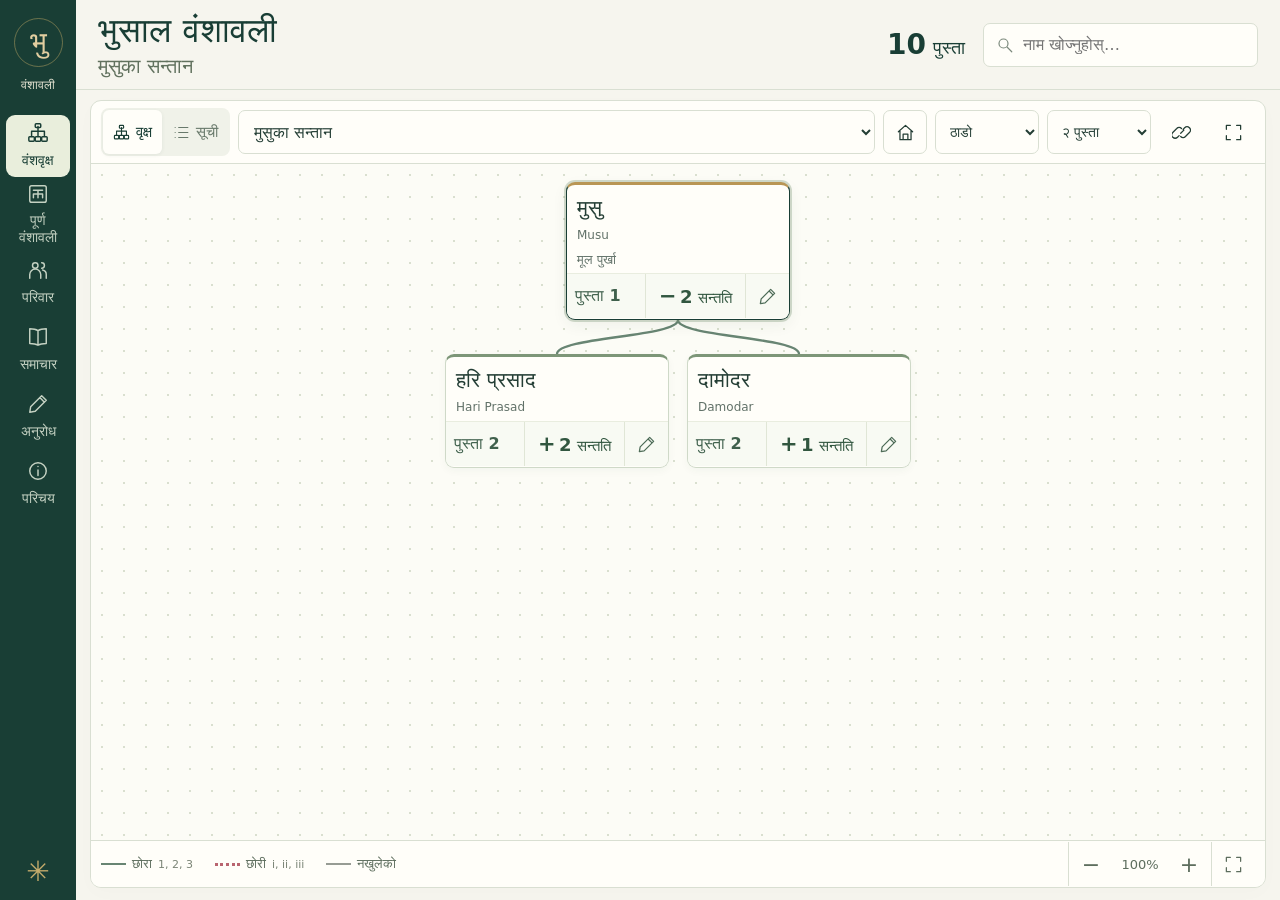
==== commit 6811f21a: "Add files via upload" ====
--- a/index.html
+++ b/index.html
@@ -1,5 +1,5 @@
 <!doctype html>
-<html lang="ne"><head><meta charset="utf-8"><meta name="viewport" content="width=device-width,initial-scale=1"><meta name="theme-color" content="#193e35"><meta name="description" content="भुसाल वंशावली — मुसुका सन्तान। पुस्ता र पारिवारिक सम्बन्ध हेर्नुहोस्।"><title>भुसाल वंशावली · मुसुका सन्तान</title><link rel="icon" href="data:image/svg+xml,%3Csvg xmlns='http://www.w3.org/2000/svg' viewBox='0 0 64 64'%3E%3Crect width='64' height='64' rx='15' fill='%23193e35'/%3E%3Ctext x='32' y='45' text-anchor='middle' font-size='40' fill='%23e6d9a7'%3Eभु%3C/text%3E%3C/svg%3E"><link rel="stylesheet" href="./styles.css?v=4"></head>
+<html lang="ne"><head><meta charset="utf-8"><meta name="viewport" content="width=device-width,initial-scale=1"><meta name="theme-color" content="#193e35"><meta name="description" content="भुसाल वंशावली — मुसुका सन्तान। पुस्ता र पारिवारिक सम्बन्ध हेर्नुहोस्।"><title>भुसाल वंशावली · मुसुका सन्तान</title><link rel="icon" href="data:image/svg+xml,%3Csvg xmlns='http://www.w3.org/2000/svg' viewBox='0 0 64 64'%3E%3Crect width='64' height='64' rx='15' fill='%23193e35'/%3E%3Ctext x='32' y='45' text-anchor='middle' font-size='40' fill='%23e6d9a7'%3Eभु%3C/text%3E%3C/svg%3E"><link rel="stylesheet" href="./styles.css?v=4.3-compact"></head>
 <body class="tree-active"><a class="skip-link" href="#main">परिवारको विवरणमा जानुहोस्</a>
 <aside class="rail" aria-label="मुख्य मेनु"><button class="brand-mark" data-home title="मुसुबाट सुरु गर्नुहोस्" aria-label="मूल पुर्खा मुसु">भु<span>वंशावली</span></button><nav>
 <button class="rail-link active" data-view="tree" aria-current="page"><span data-icon="tree"></span><span>वंशवृक्ष</span></button><button class="rail-link" data-view="chronicle" aria-label="पूर्ण वंशावली"><span data-icon="chart"></span><span class="chronicle-label">पूर्ण<br>वंशावली</span></button><button class="rail-link" data-view="people"><span data-icon="people"></span><span>परिवार</span></button><button class="rail-link" data-view="news"><span data-icon="book"></span><span>समाचार</span></button><button class="rail-link" data-view="requests"><span data-icon="edit"></span><span>अनुरोध</span></button><button class="rail-link" data-view="about"><span data-icon="info"></span><span>परिचय</span></button></nav><span class="rail-flower" aria-hidden="true">✳</span></aside>
@@ -13,9 +13,9 @@
 <div id="outline-panel" role="tabpanel" aria-labelledby="outline-tab" hidden><div id="outline-list"></div></div>
 <div class="connection-key" aria-label="रेखाको अर्थ"><div class="key-labels"><span><i class="male-line"></i>छोरा <small>1, 2, 3</small></span><span><i class="female-line"></i>छोरी <small>i, ii, iii</small></span><span><i class="unknown-line"></i>नखुलेको</span></div><div class="zoom-tools"><button id="zoom-out" aria-label="सानो पार्नुहोस्">−</button><button id="zoom-reset" aria-label="सामान्य आकार">100%</button><button id="zoom-in" aria-label="ठूलो पार्नुहोस्">+</button><button id="fit-tree" aria-label="शाखा मिलाएर हेर्नुहोस्" title="शाखा मिलाएर हेर्नुहोस्"><span data-icon="fit"></span></button></div><span id="tree-count" class="sr-only" role="status" aria-live="polite"></span></div></section></section>
 <section id="chronicle-view" class="view" hidden>
-  <div class="chronicle-toolbar"><div><h2>पूर्ण वंशावली</h2><p>मुसुदेखि हालसम्मका सबै पुस्ता, एउटै पानामा।</p></div><div class="chronicle-actions"><a class="button primary" href="./documents/Bhusal-Full-Chronicle.pdf#view=FitH" target="_blank" rel="noopener">PDF खोल्नुहोस् <span data-icon="arrow"></span></a><a class="button" href="./documents/Bhusal-Full-Chronicle.pdf" download>डाउनलोड <span data-icon="download"></span></a></div></div>
+  <div class="chronicle-toolbar"><div><h2>पूर्ण वंशावली</h2><p>मुसुदेखि हालसम्मका सबै पुस्ता, एउटै पानामा।</p></div><div class="chronicle-actions"><a class="button primary" href="./Bhusal-Full-Chronicle.pdf#view=FitH" target="_blank" rel="noopener">PDF खोल्नुहोस् <span data-icon="arrow"></span></a><a class="button" href="./Bhusal-Full-Chronicle.pdf" download>डाउनलोड <span data-icon="download"></span></a></div></div>
   <p class="pdf-hint">तल पूर्ण वंशावलीको झलक छ। स्पष्ट पढ्न “PDF खोल्नुहोस्” थिचेर ठूलो पार्नुहोस्। PDF को बुकमार्कबाट मुख्य शाखामा जान सकिन्छ।</p>
-  <div class="chronicle-preview" tabindex="0" aria-label="पूर्ण वंशावलीको झलक, स्क्रोल गरेर हेर्नुहोस्"><a href="./documents/Bhusal-Full-Chronicle.pdf#view=FitH" target="_blank" rel="noopener" aria-label="स्पष्ट र ठूलो पढ्न पूर्ण वंशावली PDF खोल्नुहोस्"><img src="./documents/chronicle-preview.png" alt="मुसुका सन्तानका दस पुस्ता र सबै शाखाको पूर्ण वंशावलीको झलक" loading="lazy"></a></div>
+  <div class="chronicle-preview" tabindex="0" aria-label="पूर्ण वंशावलीको झलक, स्क्रोल गरेर हेर्नुहोस्"><a href="./Bhusal-Full-Chronicle.pdf#view=FitH" target="_blank" rel="noopener" aria-label="स्पष्ट र ठूलो पढ्न पूर्ण वंशावली PDF खोल्नुहोस्"><img src="./chronicle-preview.png" alt="मुसुका सन्तानका दस पुस्ता र सबै शाखाको पूर्ण वंशावलीको झलक" loading="lazy"></a></div>
 </section>
       <section id="people-view" class="view" hidden>
         <div class="page-intro"><span class="eyebrow">FAMILY DIRECTORY</span><h2>हाम्रा परिवारजन</h2><p>सबै शाखाका सदस्य र जीवनसाथी। नामबाट खोज्नुहोस् वा सूची छनोट गर्नुहोस्।</p></div>
@@ -37,11 +37,11 @@
           <label>जानकारीको आधार <span>Source or supporting evidence</span><textarea id="request-evidence" maxlength="700" rows="2" placeholder="यो जानकारी कसरी थाहा भयो? तस्बिर वा कागजात इमेलमा थप्न सक्नुहुन्छ।"></textarea></label>
           <div class="request-fields"><label>तपाईंको नाम<input id="request-reporter" required maxlength="100" autocomplete="name"></label><label>जवाफका लागि इमेल <span>Optional</span><input id="request-email" type="email" maxlength="160" autocomplete="email"></label></div>
           <button type="submit" class="button primary">अनुरोध तयार गर्नुहोस्</button><p class="request-note">यो फारमले आफैँ इमेल पठाउँदैन। अर्को चरणमा तयार इमेल खोलेर तपाईंले पठाउन सक्नुहुन्छ।</p>
-        </form><aside class="request-aside"><article class="about-card"><span class="article-number">सम्पर्क</span><h3>सम्पर्क व्यक्तिहरू</h3><div class="contact-people"><div><span class="contact-role">वेबसाइट व्यवस्थापक · Maintainer</span><a class="contact-name" href="https://ballavbabu.github.io/" target="_blank" rel="noopener">Lila Ballav Bhusal <span aria-hidden="true">↗</span></a><span>लिला बल्लभ भुसाल</span></div><div><span class="contact-role">संयोजक</span><strong class="contact-name">Tikaram Bhusal</strong><span>टीकाराम भुसाल</span></div></div><p class="contact-email-label">वेबसाइट व्यवस्थापकलाई अनुरोध पठाउने इमेल</p><a class="maintainer-email" href="mailto:krish.bhula@gmail.com">krish.bhula@gmail.com</a><p>प्राप्त जानकारी परिवारसँग पुष्टि गरी वंशावलीमा अद्यावधिक गरिनेछ।</p><ol><li>सम्बन्धित सदस्य छान्नुहोस्।</li><li>सही जानकारी र आधार लेख्नुहोस्।</li><li>इमेल तयार गरेर पठाउनुहोस्।</li></ol><p>Phone numbers are private and are not part of the public family records. Please share photographs or documents as email attachments when needed.</p></article><article class="about-card"><h3>नयाँ पुस्ता</h3><p>A family can grow beyond the tenth generation. Select the existing parent, choose “नयाँ सन्तति,” and provide the child’s name and relationship. The request includes the parent’s permanent record ID so people with matching names are not confused.</p></article></aside></div>
+        </form><aside class="request-aside"><article class="about-card"><span class="article-number">सम्पर्क</span><h3>सम्पर्क व्यक्तिहरू</h3><div class="contact-people"><div><span class="contact-role">संयोजक</span><strong class="contact-name">Tikaram Bhusal <span class="contact-nepali" lang="ne">(टीकाराम भुसाल)</span></strong></div><div><span class="contact-role">वेबसाइट व्यवस्थापक · Maintainer</span><a class="contact-name" href="https://ballavbabu.github.io/" target="_blank" rel="noopener">Lila Ballav Bhusal <span class="contact-nepali" lang="ne">(लिला बल्लभ भुसाल)</span><span aria-hidden="true"> ↗</span></a></div></div><p class="contact-email-label">वेबसाइट व्यवस्थापकलाई अनुरोध पठाउने इमेल</p><a class="maintainer-email" href="mailto:krish.bhula@gmail.com">krish.bhula@gmail.com</a><p>प्राप्त जानकारी परिवारसँग पुष्टि गरी वंशावलीमा अद्यावधिक गरिनेछ।</p><ol><li>सम्बन्धित सदस्य छान्नुहोस्।</li><li>सही जानकारी र आधार लेख्नुहोस्।</li><li>इमेल तयार गरेर पठाउनुहोस्।</li></ol><p>Phone numbers are private and are not part of the public family records. Please share photographs or documents as email attachments when needed.</p></article><article class="about-card"><h3>नयाँ पुस्ता</h3><p>A family can grow beyond the tenth generation. Select the existing parent, choose “नयाँ सन्तति,” and provide the child’s name and relationship. The request includes the parent’s permanent record ID so people with matching names are not confused.</p></article></aside></div>
         <section id="request-preview" class="request-preview" hidden><h3>तयार अनुरोध</h3><p role="status">इमेल अझै पठाइएको छैन। तलको बटनबाट इमेल खोलेर समीक्षा गरी पठाउनुहोस्।</p><pre id="request-message"></pre><div class="request-actions"><a id="request-mail" class="button primary">इमेल खोल्नुहोस्</a><button id="request-copy" class="button">पाठ कपी</button><button id="request-download" class="button">अनुरोध डाउनलोड</button></div><p class="request-note">If an email app does not open, copy this text into Gmail and send it to the maintainer. Add photo or document attachments in your email app.</p><p id="request-feedback" role="status"></p></section>
       </section>
 
 <section id="about-view" class="view" hidden><div class="page-intro"><h2>हाम्रो परिवार, हाम्रो पहिचान</h2><p>मुसुका सन्तानको पुस्ता र पारिवारिक सम्बन्ध।</p></div><div class="about-grid">
 <article class="about-card"><h3>वंशवृक्ष हेर्ने तरिका</h3><p>नाममा थिच्दा परिवार र तस्बिरको विवरण खुल्छ। + जीवनसाथीको नाममा थिच्दा उहाँको आफ्नै विवरण र मातापिताको जानकारी खुल्छ। + बाट सन्तति खोल्नुहोस्। सूचीबाट पुस्ता अनुसार पढ्न सकिन्छ।</p><p>हरियो सीधा रेखाले छोरा र रातो थोप्ला रेखाले छोरीलाई जनाउँछ। लिङ्ग नखुलेको सम्बन्ध खैरो रेखामा देखिन्छ। छोरीका उपलब्ध सन्तति पनि वृक्षमा समेटिएका छन्।</p><p>1, 2, 3 र i, ii, iii छुट्टाछुट्टै क्रमचिन्ह हुन्। यी दुई समूह जोडेर एउटै जन्मक्रम मानिएको छैन। ? भएको नाम वा विवरणमा थप पुष्टि आवश्यक छ।</p><p>स्व. ले स्वर्गीय जनाउँछ। जीवनस्थिति नखुलेको व्यक्तिलाई स्वतः जीवित वा स्वर्गीय मानिएको छैन।</p></article>
-<article class="about-card"><h3>तस्बिर र नयाँ पुस्ता</h3><p>व्यक्तिको विवरणमा तस्बिर राखेर यस ब्राउजरमा हेर्न सकिन्छ। सबैले देख्ने तस्बिरका लागि संयोजकलाई अनुरोध पठाउनुहोस्।</p><p>नयाँ सन्तति वा नामको सुधारका लागि कलमको चिन्ह वा अनुरोध मेनु प्रयोग गर्नुहोस्। तपाईंले पठाएको इमेल संयोजकले समीक्षा गरेपछि वंशावली अद्यावधिक हुन्छ।</p><p>फोन नम्बर सार्वजनिक गरिएको छैन।</p><button class="button primary" data-view="requests">अनुरोध पठाउने</button></article><article class="about-card contact-card"><h3>सम्पर्क व्यक्तिहरू</h3><div class="contact-people"><div><span class="contact-role">वेबसाइट व्यवस्थापक · Maintainer</span><a class="contact-name" href="https://ballavbabu.github.io/" target="_blank" rel="noopener">Lila Ballav Bhusal <span aria-hidden="true">↗</span></a><span>लिला बल्लभ भुसाल</span></div><div><span class="contact-role">संयोजक</span><strong class="contact-name">Tikaram Bhusal</strong><span>टीकाराम भुसाल</span></div></div><p class="contact-email-label">वेबसाइट व्यवस्थापकलाई अनुरोध पठाउने इमेल</p><a class="maintainer-email" href="mailto:krish.bhula@gmail.com">krish.bhula@gmail.com</a><p>नाम, मातापिता वा नयाँ सन्ततिको विवरण पठाउन अनुरोध फारम प्रयोग गर्न सक्नुहुन्छ।</p><button class="button" data-view="requests">अनुरोध तयार गर्ने</button></article></div></section>
-</main></div><dialog id="profile-dialog" class="profile-dialog" aria-labelledby="profile-name"><div id="profile-content"></div></dialog><input id="photo-input" type="file" accept="image/jpeg,image/png,image/webp" hidden><div id="toast" class="toast" role="status" hidden></div><noscript><p>वंशवृक्ष हेर्न ब्राउजरमा JavaScript खोल्नुहोस्।</p></noscript><script src="./data.js?v=4"></script><script src="./app.js?v=4"></script><script src="./content.js?v=4"></script><script src="./community.js?v=4"></script></body></html>
+<article class="about-card"><h3>तस्बिर र नयाँ पुस्ता</h3><p>व्यक्तिको विवरणमा तस्बिर राखेर यस ब्राउजरमा हेर्न सकिन्छ। सबैले देख्ने तस्बिरका लागि संयोजकलाई अनुरोध पठाउनुहोस्।</p><p>नयाँ सन्तति वा नामको सुधारका लागि कलमको चिन्ह वा अनुरोध मेनु प्रयोग गर्नुहोस्। तपाईंले पठाएको इमेल संयोजकले समीक्षा गरेपछि वंशावली अद्यावधिक हुन्छ।</p><p>फोन नम्बर सार्वजनिक गरिएको छैन।</p><button class="button primary" data-view="requests">अनुरोध पठाउने</button></article><article class="about-card contact-card"><h3>सम्पर्क व्यक्तिहरू</h3><div class="contact-people"><div><span class="contact-role">संयोजक</span><strong class="contact-name">Tikaram Bhusal <span class="contact-nepali" lang="ne">(टीकाराम भुसाल)</span></strong></div><div><span class="contact-role">वेबसाइट व्यवस्थापक · Maintainer</span><a class="contact-name" href="https://ballavbabu.github.io/" target="_blank" rel="noopener">Lila Ballav Bhusal <span class="contact-nepali" lang="ne">(लिला बल्लभ भुसाल)</span><span aria-hidden="true"> ↗</span></a></div></div><p class="contact-email-label">वेबसाइट व्यवस्थापकलाई अनुरोध पठाउने इमेल</p><a class="maintainer-email" href="mailto:krish.bhula@gmail.com">krish.bhula@gmail.com</a><p>नाम, मातापिता वा नयाँ सन्ततिको विवरण पठाउन अनुरोध फारम प्रयोग गर्न सक्नुहुन्छ।</p><button class="button" data-view="requests">अनुरोध तयार गर्ने</button></article></div></section>
+</main></div><dialog id="profile-dialog" class="profile-dialog" aria-labelledby="profile-name"><div id="profile-content"></div></dialog><input id="photo-input" type="file" accept="image/jpeg,image/png,image/webp" hidden><div id="toast" class="toast" role="status" hidden></div><noscript><p>वंशवृक्ष हेर्न ब्राउजरमा JavaScript खोल्नुहोस्।</p></noscript><script src="./data.js?v=4.1"></script><script src="./app.js?v=4.3-compact"></script><script src="./content.js?v=4.1"></script><script src="./community.js?v=4.1"></script></body></html>
--- a/styles.css
+++ b/styles.css
@@ -62,6 +62,40 @@
 /* Keep zoom controls outside the chart so they never cover a person's card. */
 .connection-key{justify-content:space-between;gap:8px;min-height:46px;padding:1px 10px}.key-labels{display:flex;align-items:center;gap:22px;min-width:0}.key-labels>span{display:flex;align-items:center;gap:6px;white-space:nowrap}.connection-key .zoom-tools{position:static;box-shadow:none;flex-shrink:0;border:0;border-left:1px solid var(--line);border-radius:0;background:transparent}.connection-key .zoom-tools button{height:44px}.connection-key .zoom-tools #zoom-reset{min-width:54px}@media(max-width:700px){.connection-key{min-height:46px;padding:0 5px;gap:5px}.key-labels{gap:9px;font-size:11px}.key-labels>span{gap:4px}.key-labels>span:nth-child(3){display:none}.key-labels i{width:17px}.connection-key .zoom-tools button{min-width:40px;height:44px}.connection-key .zoom-tools #zoom-reset{min-width:48px}.connection-key .zoom-tools #fit-tree{min-width:40px}}
 
-.contact-people{display:grid;gap:16px;margin:18px 0}.contact-people>div{padding-left:12px;border-left:3px solid #b4c5a5}.contact-name{display:block;font-size:18px;font-weight:700;line-height:1.5;color:var(--forest)}a.contact-name{text-decoration:underline;text-underline-offset:3px;text-decoration-color:#9cac91}.contact-people>div>span{display:block;font-size:16px;color:var(--muted);margin-top:3px}.contact-email-label{font-size:14px!important;margin-bottom:2px!important}.contact-card{grid-column:1/-1}.contact-card .contact-people{grid-template-columns:1fr 1fr;max-width:700px}@media(max-width:700px){.contact-card .contact-people{grid-template-columns:1fr}.contact-name{font-size:18px}}
+.contact-people{display:grid;gap:16px;margin:18px 0}.contact-people>div{padding-left:12px;border-left:3px solid #b4c5a5}.contact-name{display:block;font-size:18px;font-weight:700;line-height:1.5;color:var(--forest)}a.contact-name{text-decoration:underline;text-underline-offset:3px;text-decoration-color:#9cac91}.contact-people>div>span{display:block;font-size:16px;color:var(--muted);margin-top:3px}.contact-email-label{font-size:14px!important;margin-bottom:2px!important}.contact-card{grid-column:1/-1}.contact-card .contact-people{grid-template-columns:1fr;max-width:700px}@media(max-width:700px){.contact-card .contact-people{grid-template-columns:1fr}.contact-name{font-size:18px}}
 
 .contact-people>div>.contact-role{font-size:12px;font-weight:700;color:#72865f;margin:0 0 4px;line-height:1.6}.contact-people>div>.contact-name{margin-top:0}
+
+/* Contact order: coordinator, then website maintainer. */
+.contact-name .contact-nepali{display:inline;font-size:17px;font-weight:650;color:inherit}.contact-card .contact-people{max-width:760px;grid-template-columns:1fr;gap:24px}@media(max-width:700px){.contact-card .contact-people{grid-template-columns:1fr;gap:18px}.contact-name .contact-nepali{font-size:16px}}
+
+/* Compact, text-only branch cards. Existing fonts and text sizes are retained. */
+.person-node{
+  width:max-content;min-width:224px;max-width:264px;height:auto;
+}
+.person-body{
+  height:auto;min-height:0;justify-content:flex-start;overflow:visible;
+}
+.person-body .person-main{
+  min-height:0;height:auto;padding:8px 10px 4px;gap:0;align-items:flex-start;
+}
+.node-copy strong{
+  display:block;-webkit-line-clamp:unset;overflow:visible;
+  white-space:normal;overflow-wrap:anywhere;
+}
+.node-copy .english{
+  white-space:normal;overflow:visible;text-overflow:clip;overflow-wrap:anywhere;
+}
+.node-partners{padding:0 10px 5px;min-width:0}
+.node-partners:empty{display:none}
+.node-partners .partner-link{
+  white-space:normal;overflow:visible;text-overflow:clip;overflow-wrap:anywhere;
+  width:100%;padding:0;text-align:left;
+}
+.person-node .node-foot{height:45px;min-height:45px;padding-left:8px}
+.person-node .expand-node b{width:16px;flex-shrink:0;text-align:center}
+.tree-measure{
+  position:fixed;left:-10000px;top:0;width:264px;
+  visibility:hidden;pointer-events:none;contain:layout style;
+}
+.tree-measure .person-node{left:0!important;top:0!important}
